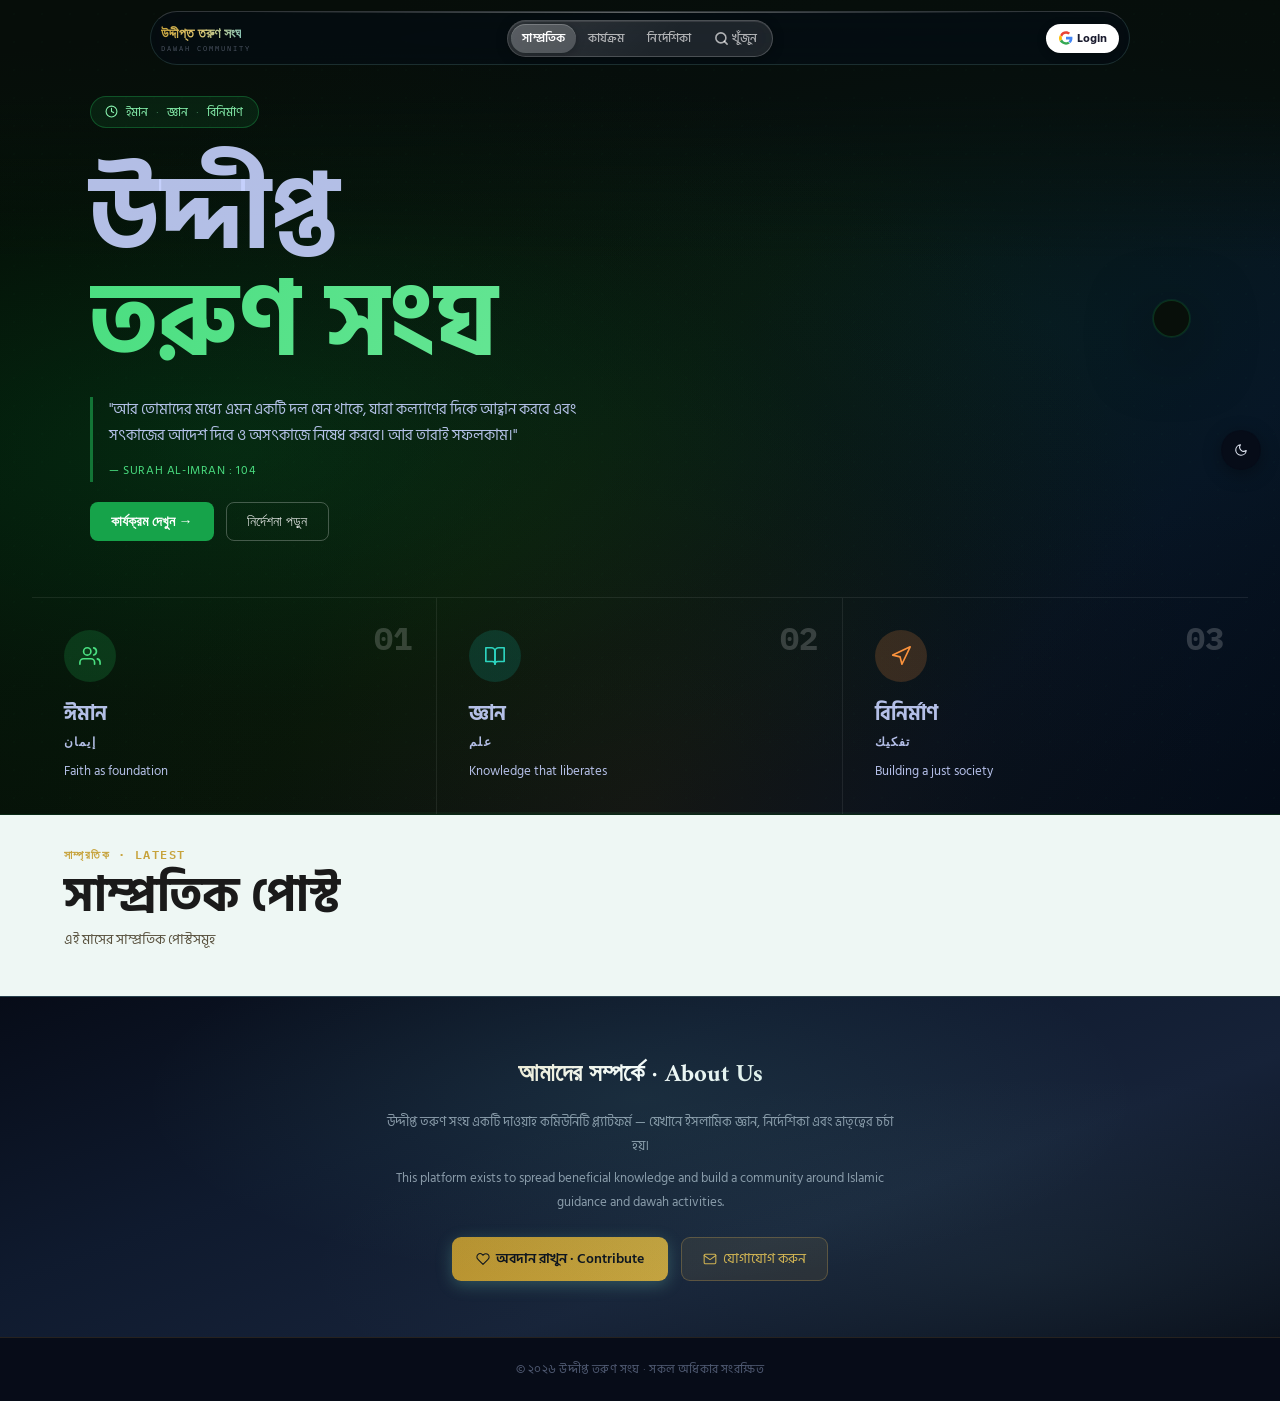
==== public/index.html @ 79c1e811 "new" ====
<!doctype html>
<html lang="bn">
    <head>
        <meta charset="UTF-8" />
        <meta name="viewport" content="width=device-width, initial-scale=1.0" />
        <title>উদ্দীপ্ত তরুণ সংঘ</title>
        <meta name="color-scheme" content="light dark" />
        <meta name="darkreader-lock" />

        <!-- SEO -->
        <meta name="description" content="উদ্দীপ্ত তরুণ সংঘ — দাওয়াহ ও ইসলামিক কার্যক্রমের একটি উন্মুক্ত প্ল্যাটফর্ম।" />
        <meta name="keywords" content="উদ্দীপ্ত তরুণ সংঘ, dawah, ইসলাম, কার্যক্রম, নির্দেশিকা, Bangladesh" />
        <link rel="canonical" href="https://uddipto.pages.dev/" />

        <!-- Open Graph -->
        <meta property="og:type" content="website" />
        <meta property="og:site_name" content="উদ্দীপ্ত তরুণ সংঘ" />
        <meta property="og:title" content="উদ্দীপ্ত তরুণ সংঘ" />
        <meta property="og:description" content="দাওয়াহ ও ইসলামিক কার্যক্রমের একটি উন্মুক্ত প্ল্যাটফর্ম।" />
        <meta property="og:url" content="https://uddipto.pages.dev/" />
        <meta property="og:image" content="https://i.imgur.com/mM0KGjk.jpeg" />
        <meta property="og:image:width" content="512" />
        <meta property="og:image:height" content="512" />
        <meta property="og:locale" content="bn_BD" />

        <!-- Twitter / X Card -->
        <meta name="twitter:card" content="summary" />
        <meta name="twitter:title" content="উদ্দীপ্ত তরুণ সংঘ" />
        <meta name="twitter:description" content="দাওয়াহ ও ইসলামিক কার্যক্রমের একটি উন্মুক্ত প্ল্যাটফর্ম।" />
        <meta name="twitter:image" content="https://i.imgur.com/mM0KGjk.jpeg" />

        <!-- ✅ FIX 1: Apply theme instantly before any paint (prevents flash) -->
        <script>
            (function () {
                var t = localStorage.getItem("uts-theme");
                if (!t) t = window.matchMedia && window.matchMedia("(prefers-color-scheme: light)").matches ? "light" : "dark";
                document.documentElement.setAttribute("data-theme", t);
            })();
        </script>

        <link rel="icon" type="image/jpeg" href="https://i.imgur.com/mM0KGjk.jpeg" />

        <!-- ✅ FIX 2: preconnect to Google Fonts — reduces DNS + TLS time by ~200ms -->
        <link rel="preconnect" href="https://fonts.googleapis.com" />
        <link rel="preconnect" href="https://fonts.gstatic.com" crossorigin />

        <!-- ✅ FIX 3: Load only 3 fonts (removed Inter — not used in critical UI) -->
        <link
            href="https://fonts.googleapis.com/css2?family=Amiri:ital,wght@0,400;0,700;1,400&family=Hind+Siliguri:wght@400;600&family=IBM+Plex+Mono:wght@400;500&display=swap"
            rel="stylesheet"
        />

        <!-- ✅ FIX 4: CSS is now a separate file — Cloudflare caches it independently -->
        <link rel="stylesheet" href="css/style.css" />

        <!-- ✅ FIX 5: preconnect to Firebase & ImgBB CDNs so TCP is ready when app.js fires -->
        <link rel="preconnect" href="https://firestore.googleapis.com" />
        <link rel="preconnect" href="https://identitytoolkit.googleapis.com" />
        <link rel="dns-prefetch" href="https://api.imgbb.com" />
        <link rel="dns-prefetch" href="https://i.ibb.co" />

        <!-- ✅ FIX 6: app.js loaded as module — deferred by default, doesn't block render -->
        <script type="module" src="js/app.js"></script>
    </head>
    <body>
        <!-- HERO -->
        <div class="hero">
            <div class="nav-outer">
                <nav>
                    <!-- LEFT: logo only -->
                    <div class="nav-left">
                        <a href="#" class="nav-logo">
                            <img
                                src="https://i.imgur.com/mM0KGjk.jpeg"
                                alt="উদ্দীপ্ত তরুণ সংঘ"
                                onerror="this.style.display='none'"
                                width="32" height="32"
                                loading="eager"
                            />
                            <div class="nav-logo-text">
                                <strong>উদ্দীপ্ত তরুণ সংঘ</strong>
                                <em>DAWAH COMMUNITY</em>
                            </div>
                        </a>
                    </div>

                    <!-- CENTER: liquid glass pill with all 4 tabs -->
                    <div class="nav-center">
                        <div class="nav-pill-group">
                            <button class="nav-tab active" data-page="recent" onclick="loadPosts('recent')">
                                <span class="nt-icon"><svg width="15" height="15" viewBox="0 0 24 24" fill="none" stroke="currentColor" stroke-width="2.2" stroke-linecap="round" stroke-linejoin="round"><circle cx="12" cy="12" r="10"/><polyline points="12 6 12 12 16 14"/></svg></span>
                                <span class="nt-label">সাম্প্রতিক</span>
                            </button>
                            <button class="nav-tab" data-page="blog" onclick="loadPosts('blog')">
                                <span class="nt-icon"><svg width="15" height="15" viewBox="0 0 24 24" fill="none" stroke="currentColor" stroke-width="2.2" stroke-linecap="round" stroke-linejoin="round"><path d="M14 2H6a2 2 0 0 0-2 2v16a2 2 0 0 0 2 2h12a2 2 0 0 0 2-2V8z"/><polyline points="14 2 14 8 20 8"/><line x1="16" y1="13" x2="8" y2="13"/><line x1="16" y1="17" x2="8" y2="17"/></svg></span>
                                <span class="nt-label">কার্যক্রম</span>
                            </button>
                            <button class="nav-tab" data-page="guideline" onclick="loadPosts('guideline')">
                                <span class="nt-icon"><svg width="15" height="15" viewBox="0 0 24 24" fill="none" stroke="currentColor" stroke-width="2.2" stroke-linecap="round" stroke-linejoin="round"><path d="M2 3h6a4 4 0 0 1 4 4v14a3 3 0 0 0-3-3H2z"/><path d="M22 3h-6a4 4 0 0 0-4 4v14a3 3 0 0 1 3-3h7z"/></svg></span>
                                <span class="nt-label">নির্দেশিকা</span>
                            </button>
                            <button class="nav-tab nav-tab-search" onclick="openSearch()" title="Search">
                                <span class="nt-icon"><svg width="15" height="15" viewBox="0 0 24 24" fill="none" stroke="currentColor" stroke-width="2.5" stroke-linecap="round" stroke-linejoin="round"><circle cx="11" cy="11" r="8"/><path d="m21 21-4.35-4.35"/></svg></span>
                                <span class="nt-label">খুঁজুন</span>
                            </button>
                        </div>
                    </div>

                    <!-- RIGHT: profile/login -->
                    <div class="nav-right">
                        <button id="loginBtn" onclick="loginWithGoogle()">
                            <svg class="g-logo" width="14" height="14" viewBox="0 0 48 48" xmlns="http://www.w3.org/2000/svg">
                                <path fill="#EA4335" d="M24 9.5c3.14 0 5.95 1.08 8.17 2.86l6.08-6.08C34.42 3.19 29.5 1 24 1 14.82 1 7.08 6.54 3.87 14.27l7.08 5.5C12.66 13.44 17.88 9.5 24 9.5z"/>
                                <path fill="#4285F4" d="M46.1 24.55c0-1.64-.15-3.22-.42-4.75H24v9.01h12.42c-.54 2.9-2.18 5.36-4.64 7.01l7.14 5.55C43.13 37.22 46.1 31.38 46.1 24.55z"/>
                                <path fill="#FBBC05" d="M10.95 28.23A14.6 14.6 0 0 1 9.5 24c0-1.47.25-2.89.69-4.23l-7.08-5.5A23.94 23.94 0 0 0 0 24c0 3.88.93 7.55 2.58 10.8l8.37-6.57z"/>
                                <path fill="#34A853" d="M24 47c5.5 0 10.12-1.82 13.49-4.95l-7.14-5.55c-1.98 1.33-4.5 2.1-6.35 2.1-6.12 0-11.32-4.12-13.05-9.67l-8.37 6.57C7.08 41.46 14.82 47 24 47z"/>
                                <path fill="none" d="M0 0h48v48H0z"/>
                            </svg>
                            <span class="login-label">Login</span>
                        </button>
                        <div id="profileArea">
                            <button class="pa-btn" onclick="openProfile()">
                                <img class="pa-img" src="" alt="" referrerpolicy="no-referrer" width="28" height="28" />
                                <span class="pa-name"></span>
                            </button>
                        </div>
                    </div>
                </nav>
            </div>

            <!-- SPLIT: left content + right logo card -->
            <div class="hero-split">
                <div class="hero-left">
                    <div class="hero-pill">
                        <svg viewBox="0 0 24 24" fill="none" stroke="currentColor" stroke-width="2" stroke-linecap="round" stroke-linejoin="round"><circle cx="12" cy="12" r="10"/><polyline points="12 6 12 12 16 14"/></svg>
                        ইমান <span class="hero-pill-dot">·</span> জ্ঞান <span class="hero-pill-dot">·</span> বিনির্মাণ
                    </div>
                    <div>
                        <p class="hero-title-top">উদ্দীপ্ত</p>
                        <p class="hero-title-bottom">তরুণ সংঘ</p>
                    </div>
                    <div class="hero-quote">
                        <p>"আর তোমাদের মধ্যে এমন একটি দল যেন থাকে, যারা কল্যাণের দিকে আহ্বান করবে এবং সৎকাজের আদেশ দিবে ও অসৎকাজে নিষেধ করবে। আর তারাই সফলকাম।"</p>
                        <cite>— SURAH AL-IMRAN : 104</cite>
                    </div>
                    <div class="hero-btns">
                        <button class="hero-btn-primary" onclick="loadPosts('blog')">কার্যক্রম দেখুন →</button>
                        <button class="hero-btn-secondary" onclick="loadPosts('guideline')">নির্দেশনা পড়ুন</button>
                    </div>
                </div>
                <div class="hero-logo-card">
                    <!-- ✅ FIX 7: eager + explicit dimensions prevents layout shift -->
                    <img src="https://i.imgur.com/mM0KGjk.jpeg" alt="উদ্দীপ্ত তরুণ সংঘ" loading="eager" width="280" height="280" onerror="this.style.display='none'" />
                </div>
            </div>

            <!-- FEATURE BOXES -->
            <div class="hero-features">
                <div class="hero-feature">
                    <span class="hero-feature-num">01</span>
                    <div class="hero-feature-icon fi-green">
                        <svg viewBox="0 0 24 24" fill="none" stroke="currentColor" stroke-width="1.8" stroke-linecap="round" stroke-linejoin="round"><path d="M17 21v-2a4 4 0 0 0-4-4H5a4 4 0 0 0-4 4v2"/><circle cx="9" cy="7" r="4"/><path d="M23 21v-2a4 4 0 0 0-3-3.87"/><path d="M16 3.13a4 4 0 0 1 0 7.75"/></svg>
                    </div>
                    <p class="hero-feature-name">ঈমান</p>
                    <p class="hero-feature-sub">إيمان</p>
                    <p class="hero-feature-desc">Faith as foundation</p>
                </div>
                <div class="hero-feature">
                    <span class="hero-feature-num">02</span>
                    <div class="hero-feature-icon fi-teal">
                        <svg viewBox="0 0 24 24" fill="none" stroke="currentColor" stroke-width="1.8" stroke-linecap="round" stroke-linejoin="round"><path d="M2 3h6a4 4 0 0 1 4 4v14a3 3 0 0 0-3-3H2z"/><path d="M22 3h-6a4 4 0 0 0-4 4v14a3 3 0 0 1 3-3h7z"/></svg>
                    </div>
                    <p class="hero-feature-name">জ্ঞান</p>
                    <p class="hero-feature-sub">علم</p>
                    <p class="hero-feature-desc">Knowledge that liberates</p>
                </div>
                <div class="hero-feature">
                    <span class="hero-feature-num">03</span>
                    <div class="hero-feature-icon fi-orange">
                        <svg viewBox="0 0 24 24" fill="none" stroke="currentColor" stroke-width="1.8" stroke-linecap="round" stroke-linejoin="round"><path d="M3 11l19-9-9 19-2-8-8-2z"/></svg>
                    </div>
                    <p class="hero-feature-name">বিনির্মাণ</p>
                    <p class="hero-feature-sub">تفكيك</p>
                    <p class="hero-feature-desc">Building a just society</p>
                </div>
            </div>
        </div>

        <!-- MAIN -->
        <div class="page-area">
            <main>
                <div class="sec-head">
                    <div class="sec-label" id="sectionLabel">সাম্প্রতিক · LATEST</div>
                    <h2 class="sec-title" id="sectionTitle">সাম্প্রতিক পোস্ট</h2>
                    <p class="sec-desc" id="sectionDesc">এই মাসের সাম্প্রতিক পোস্টসমূহ</p>
                </div>
                <div class="grid" id="postsGrid"></div>
            </main>

            <!-- ABOUT & FOOTER -->
            <div class="about-section">
                <h3>আমাদের সম্পর্কে · About Us</h3>
                <p>উদ্দীপ্ত তরুণ সংঘ একটি দাওয়াহ কমিউনিটি প্ল্যাটফর্ম — যেখানে ইসলামিক জ্ঞান, নির্দেশিকা এবং ভ্রাতৃত্বের চর্চা হয়।</p>
                <p>This platform exists to spread beneficial knowledge and build a community around Islamic guidance and dawah activities.</p>
                <div class="about-btns">
                    <a href="#" class="about-btn-primary" onclick="document.getElementById('donateModal').style.display='flex'">
                        <svg width="14" height="14" viewBox="0 0 24 24" fill="none" stroke="currentColor" stroke-width="1.8" stroke-linecap="round" stroke-linejoin="round"><path d="M20.84 4.61a5.5 5.5 0 0 0-7.78 0L12 5.67l-1.06-1.06a5.5 5.5 0 0 0-7.78 7.78l1.06 1.06L12 21.23l7.78-7.78 1.06-1.06a5.5 5.5 0 0 0 0-7.78z"/></svg>
                        অবদান রাখুন · Contribute
                    </a>
                    <a href="mailto:contact@uddipto.org" class="about-btn-sec">
                        <svg width="14" height="14" viewBox="0 0 24 24" fill="none" stroke="currentColor" stroke-width="1.8" stroke-linecap="round" stroke-linejoin="round"><path d="M4 4h16c1.1 0 2 .9 2 2v12c0 1.1-.9 2-2 2H4c-1.1 0-2-.9-2-2V6c0-1.1.9-2 2-2z"/><polyline points="22,6 12,13 2,6"/></svg>
                        যোগাযোগ করুন
                    </a>
                </div>
            </div>
            <footer>
                <p>© ২০২৬ উদ্দীপ্ত তরুণ সংঘ · সকল অধিকার সংরক্ষিত</p>
            </footer>
        </div>

        <!-- FLOATING COMMENT BOX -->
        <div id="commentBox"></div>

        <!-- POST VIEW MODAL -->
        <div class="modal" id="postModal"></div>

        <!-- CREATE POST MODAL -->
        <div class="modal" id="createModal">
            <div class="mo" onclick="closeModal('createModal')"></div>
            <div class="mb creatmb">
                <button class="mcl" onclick="closeModal('createModal')"><svg width="14" height="14" viewBox="0 0 24 24" fill="none" stroke="currentColor" stroke-width="1.8" stroke-linecap="round" stroke-linejoin="round"><line x1="18" y1="6" x2="6" y2="18"/><line x1="6" y1="6" x2="18" y2="18"/></svg></button>
                <h2>নতুন পোস্ট · New Post</h2>
                <div class="fg">
                    <label>Post Type</label>
                    <select id="ptype">
                        <option value="blog">কার্যক্রম · Activities</option>
                        <option value="guideline">নির্দেশিকা · Guideline</option>
                    </select>
                </div>
                <div class="fg"><label>শিরোনাম · Title</label><input id="ptitle" placeholder="পোস্টের শিরোনাম…" /></div>
                <div class="fg"><label>বিষয়বস্তু · Content (optional)</label><textarea id="pbody" placeholder="লিখুন…"></textarea></div>
                <div class="fg">
                    <label>ট্যাগ · Tags <span style="color:var(--txt2);font-weight:400;text-transform:none">(max 5)</span></label>
                    <div class="tag-picker-wrap">
                        <div id="tagChips" class="tag-chips-row"></div>
                        <div class="tag-picker-input-row">
                            <input id="tagSearchInp" placeholder="ট্যাগ খুঁজুন বা নতুন লিখুন…" oninput="tagPickerSearch(this.value)" onfocus="tagPickerOpen()" autocomplete="off" />
                            <button class="tag-dropdown-btn" onclick="tagPickerToggle(event)" title="সব ট্যাগ দেখুন"><svg width="12" height="12" viewBox="0 0 24 24" fill="none" stroke="currentColor" stroke-width="1.8" stroke-linecap="round" stroke-linejoin="round"><polyline points="6 9 12 15 18 9"/></svg></button>
                        </div>
                        <div id="tagDropdown" class="tag-dropdown-box" style="display:none"></div>
                    </div>
                    <div class="tag-hint">ট্যাগ সার্চ করুন বা ক্লিক করে যোগ করুন · max 5</div>
                </div>
                <div class="fg">
                    <label>তারিখ · Post Date <span style="color:var(--txt2);font-weight:400;text-transform:none">(না দিলে এখনকার সময়)</span></label>
                    <input type="datetime-local" id="pdate" style="width:100%" />
                    <div class="tag-hint">পুরনো তারিখে পোস্ট করতে চাইলে এখানে সেট করুন</div>
                </div>
                <div class="fg">
                    <label>ছবি · Images <span style="color:var(--txt2);font-weight:400;text-transform:none">(optional, max 10)</span></label>
                    <div class="img-drop">
                        <input type="file" id="pimg" accept="image/*" multiple onchange="prevImgs(this)" />
                        <svg width="14" height="14" viewBox="0 0 24 24" fill="none" stroke="currentColor" stroke-width="1.8" stroke-linecap="round" stroke-linejoin="round"><path d="M23 19a2 2 0 0 1-2 2H3a2 2 0 0 1-2-2V8a2 2 0 0 1 2-2h4l2-3h6l2 3h4a2 2 0 0 1 2 2z"/><circle cx="12" cy="13" r="4"/></svg>
                        ছবি বেছে নিন (একাধিক সম্ভব, সর্বোচ্চ ১০টি)
                    </div>
                    <div id="imgPrev"></div>
                </div>
                <div class="sbrow">
                    <button class="canbtn" onclick="closeModal('createModal')">বাতিল</button>
                    <button id="submitBtn" onclick="submitPost()">প্রকাশ করুন</button>
                </div>
            </div>
        </div>

        <!-- PROFILE MODAL -->
        <div class="modal" id="profileModal"></div>

        <!-- DONATE MODAL -->
        <div class="modal" id="donateModal">
            <div class="mo" onclick="closeModal('donateModal')"></div>
            <div class="mb" style="max-width:480px;padding:1.5rem">
                <button class="mcl" onclick="closeModal('donateModal')"><svg width="14" height="14" viewBox="0 0 24 24" fill="none" stroke="currentColor" stroke-width="1.8" stroke-linecap="round" stroke-linejoin="round"><line x1="18" y1="6" x2="6" y2="18"/><line x1="6" y1="6" x2="18" y2="18"/></svg></button>
                <h2 style="font-family:'Amiri',serif;font-size:1.4rem;background:linear-gradient(100deg,var(--olive3),var(--orange3));-webkit-background-clip:text;-webkit-text-fill-color:transparent;background-clip:text;margin-bottom:1rem">
                    <svg width="14" height="14" viewBox="0 0 24 24" fill="none" stroke="currentColor" stroke-width="1.8" stroke-linecap="round" stroke-linejoin="round"><path d="M20.84 4.61a5.5 5.5 0 0 0-7.78 0L12 5.67l-1.06-1.06a5.5 5.5 0 0 0-7.78 7.78l1.06 1.06L12 21.23l7.78-7.78 1.06-1.06a5.5 5.5 0 0 0 0-7.78z"/></svg>
                    অবদান রাখুন
                </h2>
                <p style="font-size:0.84rem;color:var(--txt2);margin-bottom:1.3rem;line-height:1.8">উদ্দীপ্ত তরুণ সংঘের কার্যক্রম পরিচালনায় আপনার সহযোগিতা আমাদের অনুপ্রেরণা।</p>
                <div style="background:rgba(255,255,255,.04);border:1px solid rgba(255,255,255,.08);border-radius:12px;padding:.9rem 1rem;margin-bottom:.6rem;display:flex;align-items:center;gap:.8rem">
                    <div style="background:#e91e8c;width:38px;height:38px;border-radius:9px;display:flex;align-items:center;justify-content:center;font-size:1.05rem;flex-shrink:0;box-shadow:0 4px 12px rgba(233,30,140,.3)">b</div>
                    <div><strong style="font-size:.87rem">bKash</strong><br /><span style="font-size:.74rem;color:var(--txt2)">Personal / Send Money</span></div>
                    <span style="margin-left:auto;background:rgba(255,255,255,.06);border:1px solid rgba(255,255,255,.09);padding:.3rem .75rem;border-radius:8px;font-size:.81rem;font-family:'IBM Plex Mono',monospace">01XXXXXXXXX</span>
                </div>
                <div style="background:rgba(255,255,255,.04);border:1px solid rgba(255,255,255,.08);border-radius:12px;padding:.9rem 1rem;margin-bottom:.6rem;display:flex;align-items:center;gap:.8rem">
                    <div style="background:#f7941d;width:38px;height:38px;border-radius:9px;display:flex;align-items:center;justify-content:center;font-size:.72rem;color:#fff;font-weight:700;flex-shrink:0;box-shadow:0 4px 12px rgba(247,148,29,.3)">N</div>
                    <div><strong style="font-size:.87rem">Nagad</strong><br /><span style="font-size:.74rem;color:var(--txt2)">Personal / Send Money</span></div>
                    <span style="margin-left:auto;background:rgba(255,255,255,.06);border:1px solid rgba(255,255,255,.09);padding:.3rem .75rem;border-radius:8px;font-size:.81rem;font-family:'IBM Plex Mono',monospace">01XXXXXXXXX</span>
                </div>
                <p style="font-size:.74rem;color:var(--txt2);text-align:center;margin-top:.8rem">দান করার পর আমাদের সাথে যোগাযোগ করুন।</p>
            </div>
        </div>

        <div class="toast" id="toast"></div>

        <!-- SEARCH MODAL -->
        <div class="modal" id="searchModal" style="align-items:flex-start;padding-top:4rem">
            <div class="mo" onclick="closeSearch()"></div>
            <div class="srch-modal-box">
                <div class="srch-hd">
                    <div class="srch-input-wrap">
                        <svg width="16" height="16" viewBox="0 0 24 24" fill="none" stroke="currentColor" stroke-width="2.5"><circle cx="11" cy="11" r="8"/><path d="m21 21-4.35-4.35"/></svg>
                        <input id="srchMain" placeholder="খুঁজুন… (বাংলা বা Banglish — 'iftar', 'dawah', 'amar nam')" oninput="clearTimeout(window._srchT);window._srchT=setTimeout(runSearch,220)" autofocus />
                        <button class="srch-clr-btn" id="srchClrBtn" onclick="clearSearch()" style="display:none"><svg width="12" height="12" viewBox="0 0 24 24" fill="none" stroke="currentColor" stroke-width="1.8" stroke-linecap="round" stroke-linejoin="round"><line x1="18" y1="6" x2="6" y2="18"/><line x1="6" y1="6" x2="18" y2="18"/></svg></button>
                    </div>
                    <button class="srch-close-btn" onclick="closeSearch()"><svg width="14" height="14" viewBox="0 0 24 24" fill="none" stroke="currentColor" stroke-width="1.8" stroke-linecap="round" stroke-linejoin="round"><line x1="18" y1="6" x2="6" y2="18"/><line x1="6" y1="6" x2="18" y2="18"/></svg></button>
                </div>
                <div class="srch-filters">
                    <div class="srch-filter-group">
                        <span class="srch-filter-label">বিভাগ</span>
                        <div class="srch-pills" id="typeFilters">
                            <button class="srch-pill active" data-val="" onclick="setSrchType(this,'')">সব</button>
                            <button class="srch-pill" data-val="blog" onclick="setSrchType(this,'blog')">কার্যক্রম</button>
                            <button class="srch-pill" data-val="guideline" onclick="setSrchType(this,'guideline')">নির্দেশিকা</button>
                        </div>
                    </div>
                    <div class="srch-filter-group">
                        <span class="srch-filter-label">ট্যাগ</span>
                        <div class="srch-custom-sel-wrap" id="srchTagWrap">
                            <button class="srch-custom-sel-btn" onclick="toggleSrchDd('tag',event)">
                                <span id="srchTagLabel">সব ট্যাগ</span>
                                <span class="srch-sel-arrow"><svg width="12" height="12" viewBox="0 0 24 24" fill="none" stroke="currentColor" stroke-width="1.8" stroke-linecap="round" stroke-linejoin="round"><polyline points="6 9 12 15 18 9"/></svg></span>
                            </button>
                            <div class="srch-custom-sel-dd" id="srchTagDd" style="display:none">
                                <div class="srch-dd-item srch-dd-active" data-val="" onclick="setSrchTag('',this)">সব ট্যাগ</div>
                            </div>
                        </div>
                    </div>
                    <div class="srch-filter-group">
                        <span class="srch-filter-label">মাস</span>
                        <input type="month" id="srchMonth" onchange="runSearch()" class="srch-month-inp" />
                    </div>
                    <div class="srch-filter-group">
                        <span class="srch-filter-label">সাজান</span>
                        <div class="srch-custom-sel-wrap" id="srchSortWrap">
                            <button class="srch-custom-sel-btn" onclick="toggleSrchDd('sort',event)">
                                <span id="srchSortLabel">নতুন আগে</span>
                                <span class="srch-sel-arrow"><svg width="12" height="12" viewBox="0 0 24 24" fill="none" stroke="currentColor" stroke-width="1.8" stroke-linecap="round" stroke-linejoin="round"><polyline points="6 9 12 15 18 9"/></svg></span>
                            </button>
                            <div class="srch-custom-sel-dd" id="srchSortDd" style="display:none">
                                <div class="srch-dd-item srch-dd-active" data-val="newest" onclick="setSrchSort('newest','নতুন আগে',this)">নতুন আগে</div>
                                <div class="srch-dd-item" data-val="oldest" onclick="setSrchSort('oldest','পুরনো আগে',this)">পুরনো আগে</div>
                                <div class="srch-dd-item" data-val="liked" onclick="setSrchSort('liked','সবচেয়ে বেশি লাইক',this)">সবচেয়ে বেশি লাইক</div>
                                <div class="srch-dd-item" data-val="viewed" onclick="setSrchSort('viewed','সবচেয়ে বেশি দেখা',this)">সবচেয়ে বেশি দেখা</div>
                            </div>
                        </div>
                    </div>
                </div>
                <div class="srch-status" id="srchStatus">টাইপ করুন বা ফিল্টার দিন…</div>
                <div class="srch-results" id="srchResults"></div>
            </div>
        </div>

        <!-- FAB GROUP -->
        <div class="fab-group">
            <button id="newPostBtn" class="fab-new-post" onclick="openCreatePost()" title="নতুন পোস্ট">
                <svg width="16" height="16" viewBox="0 0 24 24" fill="none" stroke="currentColor" stroke-width="2.5" stroke-linecap="round" stroke-linejoin="round"><line x1="12" y1="5" x2="12" y2="19"/><line x1="5" y1="12" x2="19" y2="12"/></svg>
            </button>
            <button class="theme-toggle-fab" id="themeToggleFab" onclick="toggleTheme()" title="থিম পরিবর্তন করুন">
                <svg width="14" height="14" viewBox="0 0 24 24" fill="none" stroke="currentColor" stroke-width="1.8" stroke-linecap="round" stroke-linejoin="round"><path d="M21 12.79A9 9 0 1 1 11.21 3 7 7 0 0 0 21 12.79z"/></svg>
            </button>
        </div>

        <!-- LIGHTBOX -->
        <div id="lightbox" style="display:none;position:fixed;inset:0;z-index:2000;background:rgba(0,0,0,.95);align-items:center;justify-content:center;flex-direction:column;gap:.8rem" onclick="if(event.target.id==='lightbox')closeLightbox();">
            <div class="lb-img" style="width:min(90vw,900px);height:min(80vh,700px);background-size:contain;background-repeat:no-repeat;background-position:center;border-radius:10px"></div>
            <div style="display:flex;align-items:center;gap:1.2rem">
                <button class="lb-prev" onclick="lbPrev()" style="display:none;background:rgba(255,255,255,.12);border:1px solid rgba(255,255,255,.2);color:#fff;width:40px;height:40px;border-radius:50%;cursor:pointer;font-size:1.1rem;align-items:center;justify-content:center">‹</button>
                <span class="lb-counter" style="color:rgba(255,255,255,.6);font-size:.82rem;min-width:50px;text-align:center"></span>
                <button class="lb-next" onclick="lbNext()" style="display:none;background:rgba(255,255,255,.12);border:1px solid rgba(255,255,255,.2);color:#fff;width:40px;height:40px;border-radius:50%;cursor:pointer;font-size:1.1rem;align-items:center;justify-content:center">›</button>
            </div>
            <button onclick="closeLightbox()" style="position:absolute;top:1rem;right:1rem;background:rgba(255,255,255,.1);border:1px solid rgba(255,255,255,.2);color:#fff;width:36px;height:36px;border-radius:50%;cursor:pointer;font-size:1rem">
                <svg width="14" height="14" viewBox="0 0 24 24" fill="none" stroke="currentColor" stroke-width="1.8" stroke-linecap="round" stroke-linejoin="round"><line x1="18" y1="6" x2="6" y2="18"/><line x1="6" y1="6" x2="18" y2="18"/></svg>
            </button>
        </div>

        <!-- PIN POST MODAL -->
        <div class="pin-modal-overlay" id="pinModalOverlay">
            <div class="pin-modal">
                <h3><svg width="16" height="16" viewBox="0 0 24 24" fill="none" stroke="currentColor" stroke-width="2" stroke-linecap="round" stroke-linejoin="round"><line x1="12" y1="17" x2="12" y2="22"/><path d="M5 17h14v-1.76a2 2 0 0 0-1.11-1.79l-1.78-.9A2 2 0 0 1 15 10.76V6h1a2 2 0 0 0 0-4H8a2 2 0 0 0 0 4h1v4.76a2 2 0 0 1-1.11 1.79l-1.78.9A2 2 0 0 0 5 15.24Z"/></svg> পোস্ট পিন করুন</h3>
                <p style="font-size:.78rem;color:var(--txt2);margin:0 0 1rem">কতক্ষণের জন্য পিন করতে চান?</p>
                <label style="display:flex;align-items:center;gap:.5rem;font-size:.8rem;color:var(--txt2);margin-bottom:.75rem;cursor:pointer">
                    <input type="checkbox" id="pinUnlimited" style="accent-color:var(--amber3);width:15px;height:15px;cursor:pointer" />
                    সীমাহীন সময়ের জন্য পিন করুন
                </label>
                <div class="pin-custom-row">
                    <div class="pin-field"><label>দিন</label><input type="number" id="pinDays" min="0" max="365" placeholder="0" value="0" /></div>
                    <div class="pin-field"><label>ঘণ্টা</label><input type="number" id="pinHours" min="0" max="23" placeholder="0" value="0" /></div>
                    <div class="pin-field"><label>মিনিট</label><input type="number" id="pinMins" min="0" max="59" placeholder="0" value="0" /></div>
                </div>
                <p class="pin-preview" id="pinPreview">মোট সময়: —</p>
                <div class="pin-modal-actions">
                    <button class="pin-unpin-btn" id="pinUnpinBtn" style="display:none" onclick="unpinPost()">আনপিন করুন</button>
                    <button class="pin-btn-cancel" onclick="closePinModal()">বাতিল</button>
                    <button class="pin-btn-confirm" onclick="confirmPinPost()">পিন করুন</button>
                </div>
            </div>
        </div>
    </body>
</html>
---- public/css/style.css ----
:root {
                /* Primary – Refined Amber */
                --amber: #d4a349;
                --amber2: #dfb35c;
                --amber3: #e8c66e;
                --amber4: #f0d885;
                --amber5: #f7ebaf;
                /* Accent – Muted Aqua */
                --aqua: #6eaa9e;
                --aqua2: #81beb3;
                --aqua3: #95cfc4;
                --aqua4: #b3dfd5;
                /* Dark theme: teal/blue from hero is PRIMARY, gold is secondary */
                --blue: var(--aqua);
                --blue2: var(--aqua2);
                --blue3: var(--aqua3);
                --blue4: var(--aqua4);
                --blue5: var(--aqua4);
                --orange: var(--amber);
                --orange2: var(--amber2);
                --orange3: var(--amber3);
                --orange4: var(--amber4);
                --mint: var(--aqua3);
                --mint2: var(--aqua4);
                /* Neutrals */
                --red: #d64545;
                /* Dark BG – Deep Forest */
                --bg: #0e1713;
                --bg2: #0e1713;
                --bg3: #0f172e;
                --card: #121d36;
                --card2: #182440;
                --brd: #1f2d50;
                --brd2: #2c3e66;
                --txt: #e4eaf6;
                --txt2: #7a8bb5;
                --txt3: #4a5a80;
                /* Shadows */
                --sh: 0 8px 32px rgba(0, 0, 0, 0.6);
                --sh2: 0 2px 8px rgba(0, 0, 0, 0.4);
                --r: 10px;
                --r2: 14px;
                --trans: all 0.22s cubic-bezier(0.4, 0, 0.2, 1);
                --olive: var(--aqua);
                --olive2: var(--aqua2);
                --olive3: var(--aqua3);
                --olive4: var(--aqua4);
                --sky: var(--aqua);
                --sky2: var(--aqua2);
                --sky3: var(--aqua3);
                --navy: #070c18;
                --navy2: #0b1223;
                --navy3: #0f172e;
                --navy4: #1f2d50;
            }
            [data-theme="light"] {
                --bg: #eef7f4;
                --bg2: #e4f2ee;
                --bg3: #ece8e0;
                --card: #ffffff;
                --card2: #faf9f5;
                --brd: #d6cfc4;
                --brd2: #c2baae;
                --txt: #1a1a1a;
                --txt2: #5a5340;
                --txt3: #8a826b;
                --sh: 0 4px 20px rgba(0, 0, 0, 0.06);
                --sh2: 0 2px 6px rgba(0, 0, 0, 0.03);
                --amber: #b8912d;
                --amber2: #c7a33c;
                --amber3: #d5b34e;
                --amber4: #e2c76e;
                --amber5: #f0dfa0;
                --aqua: #5c9b8c;
                --aqua2: #71b0a2;
                --aqua3: #86c2b5;
                --aqua4: #a6d5c9;
                --blue: var(--amber);
                --blue2: var(--amber2);
                --blue3: var(--amber3);
                --blue4: var(--amber4);
                --blue5: var(--amber5);
                --orange: var(--aqua);
                --orange2: var(--aqua2);
                --orange3: var(--aqua3);
                --orange4: var(--aqua4);
                --mint: var(--aqua3);
                --mint2: var(--aqua4);
                --red: #c04040;
                --olive: var(--amber);
                --olive2: var(--amber2);
                --olive3: var(--amber3);
                --olive4: var(--amber4);
                --sky: var(--amber);
                --sky2: var(--amber2);
                --sky3: var(--amber3);
                --navy: #0b1222;
                --navy2: #0f182c;
                --navy3: #142036;
                --navy4: #1c2a48;
            }

            /* ── GLOBAL ANIMATION KEYFRAMES ── */
            @keyframes fadeInUp {
                from {
                    opacity: 0;
                    transform: translateY(18px);
                }
                to {
                    opacity: 1;
                    transform: translateY(0);
                }
            }
            @keyframes shimmerSlide {
                0% {
                    background-position: 200% 0;
                }
                100% {
                    background-position: -200% 0;
                }
            }
            @keyframes navGlow {
                0%,
                100% {
                    box-shadow:
                        0 1px 40px rgba(0, 0, 0, 0.5),
                        0 0 60px rgba(110, 170, 158, 0.1);
                }
                50% {
                    box-shadow:
                        0 1px 40px rgba(0, 0, 0, 0.5),
                        0 0 80px rgba(110, 170, 158, 0.22);
                }
            }
            @keyframes heroPulseBlue {
                0%,
                100% {
                    opacity: 0.7;
                }
                50% {
                    opacity: 1;
                }
            }
            @keyframes orangePing {
                0% {
                    transform: scale(1);
                    opacity: 1;
                }
                80%,
                100% {
                    transform: scale(1.5);
                    opacity: 0;
                }
            }
            @keyframes floatUp {
                0%,
                100% {
                    transform: translateY(0);
                }
                50% {
                    transform: translateY(-5px);
                }
            }
            /* ── LIQUID GLASS NAV PILL GROUP ── */
            .nav-pill-group {
                display: flex;
                align-items: center;
                gap: 0;
                background: rgba(255, 255, 255, 0.06);
                border: 1px solid rgba(255, 255, 255, 0.13);
                border-radius: 40px;
                padding: 3px;
                backdrop-filter: blur(12px);
                -webkit-backdrop-filter: blur(12px);
                box-shadow:
                    inset 0 1px 0 rgba(255, 255, 255, 0.1),
                    0 2px 12px rgba(0, 0, 0, 0.25);
                position: relative;
            }
            .nav-pill-group::before {
                content: "";
                position: absolute;
                inset: 0;
                border-radius: 40px;
                background: linear-gradient(
                    135deg,
                    rgba(255, 255, 255, 0.08) 0%,
                    transparent 60%
                );
                pointer-events: none;
            }
            .nav-pill-group .nav-tab {
                border-radius: 36px;
                padding: 0.28rem 0.72rem;
                font-size: 0.78rem;
                color: rgba(255, 255, 255, 0.55);
                position: relative;
                border: none;
                background: transparent;
                transition: var(--trans);
                white-space: nowrap;
                display: flex;
                align-items: center;
                gap: 0.2rem;
            }
            .nav-pill-group .nav-tab:hover {
                background: rgba(255, 255, 255, 0.1);
                color: rgba(255, 255, 255, 0.9);
            }
            .nav-pill-group .nav-tab.active {
                background: rgba(255, 255, 255, 0.15);
                color: #fff;
                font-weight: 600;
                box-shadow:
                    0 1px 8px rgba(0, 0, 0, 0.3),
                    inset 0 1px 0 rgba(255, 255, 255, 0.2);
            }
            .nav-pill-group .nav-tab.active::after {
                display: none;
            }

            /* ── FAB GROUP (right-side floating stack) ── */
            .fab-group {
                position: fixed;
                right: 1.2rem;
                top: 50%;
                transform: translateY(-50%);
                z-index: 190;
                display: flex;
                flex-direction: column;
                align-items: center;
                gap: 0.55rem;
            }
            .fab-new-post {
                display: none;
                background: linear-gradient(135deg, var(--aqua2), var(--aqua));
                border: 1px solid rgba(110, 200, 180, 0.4);
                border-radius: 50%;
                width: 40px;
                height: 40px;
                min-width: 40px;
                cursor: pointer;
                align-items: center;
                justify-content: center;
                color: #0a0f1a;
                box-shadow:
                    0 4px 18px rgba(110, 170, 158, 0.45),
                    0 0 0 1px rgba(110, 200, 180, 0.12);
                transition: var(--trans);
            }
            .fab-new-post:hover {
                background: linear-gradient(135deg, var(--aqua3), var(--aqua2));
                transform: scale(1.1);
                box-shadow: 0 6px 22px rgba(110, 170, 158, 0.6);
            }
            /* theme-toggle-fab overrides: remove its own position:fixed now inside fab-group */
            .fab-group .theme-toggle-fab {
                position: static;
                transform: none;
            }
            .fab-group .theme-toggle-fab:hover {
                transform: scale(1.1);
            }

            /* ── RESPONSIVE ── */
            @media (max-width: 680px) {
                .nav-pill-group .nav-tab {
                    font-size: 0.73rem;
                    padding: 0.26rem 0.5rem;
                }
            }

            /* ── LIGHT THEME ── */
            [data-theme="light"] .nav-pill-group {
                background: rgba(255, 255, 255, 0.1);
                border-color: rgba(255, 255, 255, 0.2);
            }
            [data-theme="light"] .nav-pill-group .nav-tab {
                color: rgba(255, 255, 255, 0.65);
            }
            [data-theme="light"] .nav-pill-group .nav-tab:hover {
                background: rgba(255, 255, 255, 0.15);
                color: #fff;
            }
            [data-theme="light"] .nav-pill-group .nav-tab.active {
                background: rgba(255, 255, 255, 0.2);
                color: #fff;
            }

            /* ── REMOVE OLD STANDALONE NAV STYLES ── */
            /* Floating theme toggle — visible only on mobile */
            /* Dark theme: white FAB — bright sun icon */
            .theme-toggle-fab {
                display: flex;
                z-index: 190;
                background: rgba(240, 245, 255, 0.92);
                backdrop-filter: blur(16px);
                -webkit-backdrop-filter: blur(16px);
                border: 1px solid rgba(255, 255, 255, 0.6);
                border-radius: 50%;
                width: 40px;
                height: 40px;
                cursor: pointer;
                align-items: center;
                justify-content: center;
                color: #0a1428;
                box-shadow:
                    0 4px 18px rgba(0, 0, 0, 0.4),
                    0 0 0 1px rgba(255, 255, 255, 0.15);
                transition: var(--trans);
            }
            .theme-toggle-fab:hover {
                background: #ffffff;
                border-color: rgba(255, 255, 255, 0.9);
                color: #070c18;
                box-shadow: 0 6px 22px rgba(110, 200, 183, 0.35);
            }
            /* Light theme: dark navy FAB — dark moon icon */
            [data-theme="light"] .theme-toggle-fab {
                background: rgba(7, 12, 24, 0.9);
                border: 1px solid rgba(7, 12, 24, 0.5);
                color: #e4eaf6;
                box-shadow: 0 4px 18px rgba(0, 0, 0, 0.35);
            }
            [data-theme="light"] .theme-toggle-fab:hover {
                background: #0b1223;
                border-color: rgba(212, 163, 73, 0.4);
                color: #fff;
                box-shadow: 0 6px 22px rgba(0, 0, 0, 0.4);
            }
            @media (max-width: 640px) {
                .theme-toggle {
                    display: none;
                }
            }
            /* ── LIGHT: HERO ── */
            [data-theme="light"] .hero {
                position: relative;
                background: linear-gradient(
                    160deg,
                    #070c18 0%,
                    #101a34 35%,
                    #1c2a4e 65%,
                    #0d1528 80%,
                    #070c18 100%
                );
                padding-top: 11rem;
            }
            [data-theme="light"] .hero::before {
                background-image:
                    radial-gradient(
                        ellipse at 15% 60%,
                        rgba(212, 163, 73, 0.38) 0%,
                        transparent 55%
                    ),
                    radial-gradient(
                        ellipse at 85% 25%,
                        rgba(212, 163, 73, 0.2) 0%,
                        transparent 45%
                    ),
                    radial-gradient(
                        ellipse at 55% 85%,
                        rgba(201, 168, 76, 0.15) 0%,
                        transparent 40%
                    ),
                    radial-gradient(
                        rgba(212, 163, 73, 0.06) 1px,
                        transparent 1px
                    );
                background-size:
                    100% 100%,
                    100% 100%,
                    100% 100%,
                    28px 28px;
            }
            [data-theme="light"] .hero::after {
                background: linear-gradient(
                    90deg,
                    transparent,
                    rgba(212, 163, 73, 0.7),
                    rgba(201, 168, 76, 0.5),
                    transparent
                );
            }
            [data-theme="light"] .hero-ar {
                color: rgba(199, 210, 254, 0.85);
            }
            [data-theme="light"] .hero h1 {
                background: linear-gradient(
                    110deg,
                    var(--amber2) 0%,
                    #ffffff 50%,
                    var(--amber3) 100%
                );
                -webkit-background-clip: text;
                -webkit-text-fill-color: transparent;
                background-clip: text;
            }
            [data-theme="light"] .hero p {
                color: rgba(199, 210, 254, 0.9);
            }
            /* ── LIGHT: SECTION & GRID ── */
            [data-theme="light"] .sec-title {
                color: #1a1a1a;
            }
            [data-theme="light"] .sec-title::before {
                display: none;
            }
            [data-theme="light"] .sec-label {
                color: var(--amber2);
            }
            /* ── LIGHT: CARDS ── */
            [data-theme="light"] .card {
                background: #fff;
                border-color: rgba(212, 163, 73, 0.22);
                box-shadow:
                    0 4px 20px rgba(100, 70, 0, 0.08),
                    inset 0 1px 0 rgba(212, 163, 73, 0.06);
            }
            [data-theme="light"] .card::before {
                background: linear-gradient(
                    135deg,
                    rgba(212, 163, 73, 0.04) 0%,
                    transparent 60%
                );
            }
            [data-theme="light"] .card:hover {
                border-color: rgba(212, 163, 73, 0.6);
                box-shadow:
                    0 16px 40px rgba(100, 70, 0, 0.12),
                    0 0 0 1px rgba(212, 163, 73, 0.28),
                    0 0 32px rgba(212, 163, 73, 0.1);
            }
            [data-theme="light"] .card-img-wrap {
                background: var(--bg2);
            }
            [data-theme="light"] .card-author {
                color: var(--txt2);
            }
            [data-theme="light"] .card-title {
                color: var(--txt);
            }
            [data-theme="light"] .card-excerpt {
                color: var(--txt2);
            }
            [data-theme="light"] .ct-blog {
                background: rgba(212, 163, 73, 0.12);
                color: var(--amber);
                border-color: rgba(212, 163, 73, 0.3);
            }
            [data-theme="light"] .ct-guideline {
                background: rgba(212, 163, 73, 0.1);
                color: #8a6010;
                border-color: rgba(212, 163, 73, 0.28);
            }
            [data-theme="light"] .ct-recent {
                background: rgba(212, 163, 73, 0.12);
                color: var(--amber2);
                border-color: rgba(212, 163, 73, 0.25);
            }
            [data-theme="light"] .post-tag {
                color: var(--amber3);
                background: rgba(110, 170, 158, 0.08);
                border-color: rgba(212, 163, 73, 0.2);
            }
            [data-theme="light"] .post-tag:hover {
                background: rgba(212, 163, 73, 0.15);
                border-color: rgba(212, 163, 73, 0.4);
            }
            [data-theme="light"] .card-footer-row {
                color: var(--txt2);
            }
            [data-theme="light"] .cact {
                border-top-color: rgba(212, 163, 73, 0.2);
            }
            [data-theme="light"] .ca {
                color: #5a4f3a;
                border-right-color: rgba(212, 163, 73, 0.15);
            }
            [data-theme="light"] .ca:hover {
                background: rgba(212, 163, 73, 0.08);
                color: #1a1a1a;
            }
            [data-theme="light"] .ca.cal {
                color: var(--blue2);
            }
            [data-theme="light"] .ca.cas {
                color: var(--orange2);
            }
            [data-theme="light"] .shimmer {
                background: linear-gradient(
                    100deg,
                    #f4f2ee 25%,
                    rgba(212, 163, 73, 0.08) 50%,
                    #f4f2ee 75%
                );
                background-size: 200% 100%;
            }
            /* ── LIGHT: ABOUT & FOOTER ── */
            [data-theme="light"] .about-section {
                background: linear-gradient(
                    160deg,
                    #070c18 0%,
                    #0f1a2e 35%,
                    #162238 65%,
                    #070c18 100%
                );
                border-top: 1px solid rgba(110, 170, 158, 0.25);
            }
            [data-theme="light"] .about-section h3 {
                background: linear-gradient(
                    90deg,
                    var(--amber3),
                    #ffffff,
                    var(--aqua3)
                );
                -webkit-background-clip: text;
                -webkit-text-fill-color: transparent;
                background-clip: text;
            }
            [data-theme="light"] .about-section p {
                color: rgba(180, 195, 210, 0.75);
            }
            [data-theme="light"] .about-btn-sec {
                background: rgba(212, 163, 73, 0.1);
                color: var(--amber3);
                border-color: rgba(212, 163, 73, 0.3);
            }
            [data-theme="light"] .about-btn-sec:hover {
                background: rgba(212, 163, 73, 0.22);
                border-color: rgba(212, 163, 73, 0.55);
                color: #fff;
            }
            [data-theme="light"] footer {
                background: #070c18;
                border-top: 1px solid rgba(212, 163, 73, 0.15);
            }
            [data-theme="light"] footer p {
                color: rgba(140, 155, 190, 0.55);
            }
            /* ── LIGHT: MODALS ── */
            [data-theme="light"] .modal .mb {
                background: #fff;
                border-color: rgba(212, 163, 73, 0.15);
                box-shadow: 0 24px 80px rgba(8, 8, 38, 0.15);
            }
            [data-theme="light"] .mcl {
                background: rgba(0, 0, 0, 0.06);
                border-color: rgba(0, 0, 0, 0.12);
                color: var(--txt2);
            }
            [data-theme="light"] .mcl:hover {
                background: rgba(0, 0, 0, 0.12);
                color: var(--txt);
            }
            [data-theme="light"] .mo {
                background: rgba(0, 0, 0, 0.4);
            }
            [data-theme="light"] input,
            [data-theme="light"] textarea,
            [data-theme="light"] select {
                background: rgba(0, 0, 0, 0.04);
                border-color: var(--brd);
                color: var(--txt);
            }
            [data-theme="light"] input:focus,
            [data-theme="light"] textarea:focus {
                border-color: var(--olive3);
                box-shadow: 0 0 0 3px rgba(212, 163, 73, 0.12);
            }
            [data-theme="light"] input::placeholder,
            [data-theme="light"] textarea::placeholder {
                color: var(--txt3);
            }
            [data-theme="light"] .fg label {
                color: var(--txt2);
            }
            /* ── LIGHT: SEARCH MODAL ── */
            [data-theme="light"] .srch-modal-box {
                background: rgba(245, 245, 251, 0.99);
                border-color: rgba(212, 163, 73, 0.14);
                box-shadow: 0 24px 80px rgba(0, 0, 0, 0.15);
            }
            [data-theme="light"] .srch-hd {
                border-bottom-color: rgba(5, 5, 25, 0.06);
            }
            [data-theme="light"] .srch-input-wrap {
                background: rgba(0, 0, 0, 0.05);
                border-color: rgba(0, 0, 0, 0.12);
            }
            [data-theme="light"] .srch-input-wrap:focus-within {
                border-color: rgba(212, 163, 73, 0.6);
                box-shadow: 0 0 0 3px rgba(212, 163, 73, 0.12);
            }
            [data-theme="light"] .srch-input-wrap svg {
                color: rgba(0, 0, 0, 0.3);
            }
            [data-theme="light"] .srch-input-wrap input {
                color: var(--txt);
            }
            [data-theme="light"] .srch-input-wrap input::placeholder {
                color: rgba(0, 0, 0, 0.3);
            }
            [data-theme="light"] .srch-clr-btn {
                color: rgba(0, 0, 0, 0.35);
            }
            [data-theme="light"] .srch-clr-btn:hover {
                color: var(--txt);
            }
            [data-theme="light"] .srch-close-btn {
                background: rgba(0, 0, 0, 0.05);
                border-color: rgba(0, 0, 0, 0.12);
                color: rgba(0, 0, 0, 0.45);
            }
            [data-theme="light"] .srch-close-btn:hover {
                background: rgba(0, 0, 0, 0.1);
                color: var(--txt);
            }
            [data-theme="light"] .srch-filters {
                border-bottom-color: rgba(0, 0, 0, 0.07);
            }
            [data-theme="light"] .srch-filter-label {
                color: var(--txt2);
            }
            [data-theme="light"] .srch-pill {
                background: rgba(0, 0, 0, 0.05);
                border-color: rgba(0, 0, 0, 0.1);
                color: rgba(0, 0, 0, 0.5);
            }
            [data-theme="light"] .srch-pill:hover {
                color: var(--txt);
                border-color: rgba(0, 0, 0, 0.25);
            }
            [data-theme="light"] .srch-pill.active {
                background: rgba(212, 163, 73, 0.14);
                color: var(--olive);
                border-color: rgba(212, 163, 73, 0.55);
            }
            [data-theme="light"] .srch-month-inp {
                background: rgba(0, 0, 0, 0.05);
                border-color: rgba(0, 0, 0, 0.1);
                color: var(--txt);
                color-scheme: light;
            }
            [data-theme="light"] .srch-custom-sel-btn {
                background: rgba(0, 0, 0, 0.05);
                border-color: rgba(0, 0, 0, 0.1);
                color: var(--txt);
            }
            [data-theme="light"] .srch-custom-sel-btn:hover {
                border-color: rgba(212, 163, 73, 0.55);
                background: rgba(5, 5, 25, 0.06);
            }
            [data-theme="light"] .srch-custom-sel-dd {
                background: var(--card);
                border-color: var(--brd);
                box-shadow: 0 10px 32px rgba(0, 0, 0, 0.15);
            }
            [data-theme="light"] .srch-dd-item {
                color: var(--txt2);
            }
            [data-theme="light"] .srch-dd-item:hover {
                background: rgba(0, 0, 0, 0.05);
                color: var(--txt);
            }
            [data-theme="light"] .srch-dd-active {
                color: var(--olive);
                background: rgba(212, 163, 73, 0.1);
            }
            [data-theme="light"] .srch-status {
                color: var(--txt2);
                border-bottom-color: rgba(0, 0, 0, 0.06);
            }
            [data-theme="light"] .srch-item {
                border-bottom-color: rgba(0, 0, 0, 0.06);
            }
            [data-theme="light"] .srch-item:hover {
                background: rgba(0, 0, 0, 0.04);
            }
            [data-theme="light"] .srch-item-title {
                color: var(--txt);
            }
            [data-theme="light"] .srch-tag-chip {
                background: rgba(0, 0, 0, 0.06);
                border-color: rgba(0, 0, 0, 0.12);
                color: var(--txt2);
            }
            /* ── LIGHT: COMMENT BOX ── */
            [data-theme="light"] #commentBox {
                background: rgba(245, 245, 251, 0.99);
                border-color: rgba(212, 163, 73, 0.14);
                box-shadow: 0 16px 48px rgba(0, 0, 0, 0.15);
            }
            [data-theme="light"] .cb-header {
                background: rgba(0, 0, 0, 0.03);
                border-bottom-color: rgba(0, 0, 0, 0.07);
                color: var(--txt);
            }
            [data-theme="light"] .cb-close-btn {
                background: rgba(0, 0, 0, 0.06);
                border-color: rgba(0, 0, 0, 0.12);
                color: var(--txt2);
            }
            [data-theme="light"] .cmi {
                border-bottom-color: var(--brd);
            }
            /* ── LIGHT: TAG PICKER ── */
            [data-theme="light"] .tag-dropdown-box {
                background: var(--card);
                border-color: var(--brd);
                box-shadow: 0 10px 32px rgba(0, 0, 0, 0.12);
            }
            [data-theme="light"] .tag-dd-item {
                color: var(--txt2);
            }
            [data-theme="light"] .tag-dd-item:hover {
                background: rgba(0, 0, 0, 0.04);
                color: var(--txt);
            }
            [data-theme="light"] .tag-dd-new {
                color: var(--olive2);
            }
            [data-theme="light"] .tag-dd-empty {
                color: var(--txt3);
            }
            /* ── LIGHT: PROFILE ── */
            [data-theme="light"] .ptab {
                background: rgba(0, 0, 0, 0.05);
                border-color: rgba(0, 0, 0, 0.1);
                color: var(--txt2);
            }
            [data-theme="light"] .ptab:hover {
                background: rgba(0, 0, 0, 0.09);
                color: var(--txt);
            }
            [data-theme="light"] .ptab.active {
                background: rgba(212, 163, 73, 0.12);
                color: var(--olive);
                border-color: rgba(212, 163, 73, 0.5);
            }
            [data-theme="light"] .spr {
                background: rgba(0, 0, 0, 0.04);
                border-color: var(--brd);
            }
            [data-theme="light"] .spr:hover {
                background: rgba(5, 5, 25, 0.06);
            }
            [data-theme="light"] .mrow {
                background: rgba(0, 0, 0, 0.03);
                border-color: var(--brd);
            }
            [data-theme="light"] .mrow:hover {
                background: rgba(0, 0, 0, 0.06);
            }
            [data-theme="light"] .sir {
                border-bottom-color: var(--brd);
            }

            /* ── LIGHT: PROFILE MODAL FULL ── */
            [data-theme="light"] .profmb {
                background: var(--card);
            }
            [data-theme="light"] .ph {
                border-bottom-color: var(--brd);
            }
            [data-theme="light"] .ph h2 {
                color: var(--txt);
            }
            [data-theme="light"] .ph p {
                color: var(--txt2);
            }
            [data-theme="light"] .ptabs {
                border-bottom-color: var(--brd);
            }
            [data-theme="light"] .tab-lbl {
                color: var(--txt3);
            }
            [data-theme="light"] .spd {
                color: var(--txt3);
            }
            /* search inputs in profile */
            [data-theme="light"] .mbh input {
                background: rgba(0, 0, 0, 0.04);
                border-color: rgba(0, 0, 0, 0.12);
                color: var(--txt);
            }
            [data-theme="light"] .mbh input::placeholder {
                color: var(--txt3);
            }
            [data-theme="light"] .mbh input:focus {
                border-color: rgba(110, 200, 183, 0.55);
            }
            /* filter role buttons */
            [data-theme="light"] .rf {
                background: rgba(0, 0, 0, 0.04);
                border-color: rgba(0, 0, 0, 0.1);
                color: var(--txt2);
            }
            [data-theme="light"] .rf:hover {
                background: rgba(5, 5, 25, 0.06);
                color: var(--txt);
            }
            [data-theme="light"] .rf.active {
                background: rgba(212, 163, 73, 0.12);
                color: var(--olive);
                border-color: rgba(212, 163, 73, 0.5);
            }
            /* member stats */
            [data-theme="light"] .msc {
                background: rgba(0, 0, 0, 0.04);
                border-color: rgba(0, 0, 0, 0.1);
                color: var(--txt2);
            }
            [data-theme="light"] .msc strong {
                color: var(--txt);
            }
            /* member rows */
            [data-theme="light"] .mrow {
                background: rgba(0, 0, 0, 0.03);
                border-color: var(--brd);
            }
            [data-theme="light"] .mrow:hover {
                background: rgba(0, 0, 0, 0.06);
            }
            [data-theme="light"] .minf strong {
                color: var(--txt);
            }
            [data-theme="light"] .minf small {
                color: var(--txt2);
            }
            /* role assign buttons */
            [data-theme="light"] .rb {
                border-color: rgba(0, 0, 0, 0.1);
                color: rgba(0, 0, 0, 0.35);
            }
            [data-theme="light"] .rb.maintainer.rba,
            [data-theme="light"] .rb.maintainer:hover {
                background: rgba(212, 163, 73, 0.12);
                color: var(--olive);
                border-color: rgba(212, 163, 73, 0.5);
            }
            [data-theme="light"] .rb.admin.rba,
            [data-theme="light"] .rb.admin:hover {
                background: rgba(200, 60, 60, 0.1);
                color: #c04040;
                border-color: rgba(200, 60, 60, 0.3);
            }
            [data-theme="light"] .rb.user.rba,
            [data-theme="light"] .rb.user:hover {
                background: rgba(0, 0, 0, 0.07);
                color: var(--txt2);
                border-color: rgba(0, 0, 0, 0.2);
            }
            /* settings rows */
            [data-theme="light"] .sir {
                border-bottom-color: var(--brd);
            }
            [data-theme="light"] .sir label {
                color: var(--txt3);
            }
            [data-theme="light"] .sir span {
                color: var(--txt);
            }
            /* saved posts list */
            [data-theme="light"] .spr {
                background: rgba(0, 0, 0, 0.04);
                border-color: var(--brd);
                color: var(--txt);
            }
            [data-theme="light"] .spr:hover {
                background: rgba(5, 5, 25, 0.06);
                border-color: rgba(100, 160, 40, 0.3);
            }
            [data-theme="light"] .spd {
                color: var(--txt3);
            }
            /* danger button */
            [data-theme="light"] .danger-btn {
                background: rgba(180, 40, 40, 0.07);
                border-color: rgba(180, 40, 40, 0.2);
                color: #b83030;
            }
            [data-theme="light"] .danger-btn:hover {
                background: var(--red);
                color: #fff;
                border-color: var(--red);
            }
            /* create modal cancel button */
            [data-theme="light"] .canbtn {
                background: rgba(0, 0, 0, 0.05);
                border-color: rgba(0, 0, 0, 0.1);
                color: var(--txt2);
            }
            [data-theme="light"] .canbtn:hover {
                background: rgba(0, 0, 0, 0.09);
                color: var(--txt);
            }
            /* My Posts tab */
            [data-theme="light"] .mpr {
                background: var(--card2);
                border-color: var(--brd);
            }
            [data-theme="light"] .mpr:hover {
                background: var(--card);
                border-color: rgba(100, 160, 40, 0.3);
            }
            [data-theme="light"] .mpr-title {
                color: var(--txt);
            }
            [data-theme="light"] .mpr-meta {
                color: var(--txt3);
            }
            [data-theme="light"] .mpr-tag {
                background: rgba(0, 0, 0, 0.05);
                border-color: rgba(0, 0, 0, 0.1);
                color: var(--txt3);
            }
            [data-theme="light"] .mp-badge {
                background: var(--blue2);
            }
            /* report panel */
            [data-theme="light"] .rp-section-lbl {
                color: var(--txt3);
                border-bottom-color: var(--brd);
            }
            [data-theme="light"] .rp-section-resolved {
                color: var(--olive2);
            }
            [data-theme="light"] .rp-item {
                border-color: var(--brd);
                background: var(--card2);
            }
            [data-theme="light"] .rp-item:hover {
                background: var(--card);
            }
            [data-theme="light"] .rp-author {
                color: var(--txt2);
            }
            [data-theme="light"] .rp-text {
                color: var(--txt);
                background: rgba(0, 0, 0, 0.03);
            }
            [data-theme="light"] .rp-resolved-badge {
                background: rgba(212, 163, 73, 0.12);
                color: var(--olive);
            }
            [data-theme="light"] .rp-blocked-badge {
                background: rgba(180, 40, 40, 0.1);
                color: #c03030;
            }
            [data-theme="light"] .rp-btn {
                background: rgba(0, 0, 0, 0.05);
                border-color: rgba(0, 0, 0, 0.12);
                color: var(--txt2);
            }
            [data-theme="light"] .rp-btn:hover {
                background: rgba(0, 0, 0, 0.09);
                color: var(--txt);
            }
            [data-theme="light"] .rp-del:hover {
                background: rgba(180, 40, 40, 0.1);
                color: #b83030;
                border-color: rgba(180, 40, 40, 0.25);
            }
            [data-theme="light"] .rp-block:hover {
                background: rgba(180, 40, 40, 0.1);
                color: #b83030;
            }
            [data-theme="light"] .rp-unblock:hover {
                background: rgba(212, 163, 73, 0.12);
                color: var(--olive);
            }
            /* comment elements */
            [data-theme="light"] .cm-pin-badge {
                background: rgba(212, 163, 73, 0.12);
                color: var(--olive);
            }
            [data-theme="light"] .reply-ref {
                background: rgba(212, 163, 73, 0.08);
                border-left-color: var(--sky2);
                color: var(--sky2);
            }
            [data-theme="light"] .reply-chip {
                background: rgba(212, 163, 73, 0.08);
                border-color: rgba(212, 163, 73, 0.25);
                color: var(--sky2);
            }
            [data-theme="light"] .cmi {
                background: rgba(0, 0, 0, 0.02);
            }
            [data-theme="light"] .cmi strong {
                color: var(--txt);
            }
            [data-theme="light"] .cmi p {
                color: var(--txt2);
            }
            [data-theme="light"] .cmt {
                color: var(--txt3);
            }
            /* lightbox */
            [data-theme="light"] #lightbox {
                background: rgba(0, 0, 0, 0.85);
            }
            /* you badge */
            [data-theme="light"] .you {
                background: rgba(212, 163, 73, 0.14);
                color: var(--olive);
            }
            /* post modal header meta */
            [data-theme="light"] .pm-meta {
                color: var(--txt2);
            }
            [data-theme="light"] .pm-type-badge {
            }
            /* ── LIGHT: TOAST ── */
            [data-theme="light"] .toast {
                background: rgba(245, 245, 251, 0.99);
                border-color: rgba(0, 0, 0, 0.12);
                color: var(--txt);
                box-shadow: 0 8px 32px rgba(0, 0, 0, 0.15);
            }
            [data-theme="light"] .toast.error {
                border-color: rgba(180, 40, 40, 0.3);
                color: #c03030;
            }
            [data-theme="light"] .toast.success {
                border-color: rgba(212, 163, 73, 0.5);
                color: var(--olive);
            }
            /* ── LIGHT: SCROLLBAR ── */
            [data-theme="light"] ::-webkit-scrollbar-thumb {
                background: var(--brd2);
            }
            [data-theme="light"] ::-webkit-scrollbar-thumb:hover {
                background: var(--blue2);
            }
            [data-theme="light"] .srch-month-inp {
                color-scheme: light;
            }
            [data-theme="light"] .fg input[type="datetime-local"] {
                color-scheme: light;
                background: rgba(0, 0, 0, 0.04);
                border-color: var(--brd);
                color: var(--txt);
            }
            * {
                box-sizing: border-box;
                margin: 0;
                padding: 0;
            }
            svg {
                vertical-align: middle;
                display: inline-block;
            }
            body {
                font-family: "Hind Siliguri", "Inter", sans-serif;
                background: var(--bg);
                color: var(--txt);
                min-height: 100vh;
                -webkit-font-smoothing: antialiased;
                -moz-osx-font-smoothing: grayscale;
            }
            ::-webkit-scrollbar {
                width: 4px;
            }
            ::-webkit-scrollbar-track {
                background: transparent;
            }
            ::-webkit-scrollbar-thumb {
                background: var(--brd2);
                border-radius: 4px;
            }
            ::-webkit-scrollbar-thumb:hover {
                background: var(--blue2);
            }
            /* ── LIQUID GLASS FLOATING NAV ── */
            @keyframes navGlow {
                0%,
                100% {
                    box-shadow:
                        0 8px 32px rgba(0, 0, 0, 0.5),
                        0 2px 12px rgba(110, 200, 183, 0.16),
                        inset 0 1px 0 rgba(255, 255, 255, 0.08);
                }
                50% {
                    box-shadow:
                        0 12px 44px rgba(0, 0, 0, 0.6),
                        0 2px 18px rgba(110, 200, 183, 0.26),
                        inset 0 1px 0 rgba(255, 255, 255, 0.12);
                }
            }
            .nav-outer {
                position: fixed;
                top: 0;
                left: 0;
                right: 0;
                z-index: 200;
                padding: 0.7rem 1.4rem;
                pointer-events: none;
                background: transparent;
            }
            nav {
                background: rgba(7, 12, 24, 0.55);
                backdrop-filter: blur(28px) saturate(160%);
                -webkit-backdrop-filter: blur(28px) saturate(160%);
                border: 1px solid rgba(110, 170, 158, 0.22);
                border-top: 1px solid rgba(255, 255, 255, 0.14);
                border-bottom: 1px solid rgba(0, 0, 0, 0.18);
                border-radius: 60px;
                height: 54px;
                padding: 0 5px;
                display: grid;
                grid-template-columns: 1fr auto 1fr;
                align-items: center;
                max-width: 980px;
                margin: 0 auto;
                pointer-events: all;
                animation: navGlow 6s ease-in-out infinite;
                position: relative;
                overflow: hidden;
            }
            [data-theme="light"] .nav-outer {
                background: transparent;
            }
            [data-theme="light"] nav {
                background: rgba(7, 12, 24, 0.52);
                backdrop-filter: blur(28px) saturate(160%);
                -webkit-backdrop-filter: blur(28px) saturate(160%);
                border-color: rgba(110, 170, 158, 0.22);
                border-top-color: rgba(255, 255, 255, 0.18);
            }
            /* glare streak */
            nav::before {
                content: "";
                position: absolute;
                top: 0;
                left: 10%;
                right: 10%;
                height: 1px;
                background: linear-gradient(
                    90deg,
                    transparent,
                    rgba(255, 255, 255, 0.38),
                    transparent
                );
                pointer-events: none;
            }
            /* ── THREE ZONES ── */
            .nav-left {
                display: flex;
                align-items: center;
                padding-left: 0.3rem;
            }
            .nav-center {
                display: flex;
                align-items: center;
                justify-content: center;
            }
            .nav-center-divider {
                display: none;
            }
            .nav-right {
                display: flex;
                align-items: center;
                gap: 0.2rem;
                justify-content: flex-end;
                padding-right: 0.3rem;
            }
            /* ── LOGO (left: img then text) ── */
            .nav-logo {
                display: flex;
                align-items: center;
                gap: 0.42rem;
                text-decoration: none;
            }
            .nav-logo img {
                height: 36px;
                width: 36px;
                min-width: 36px;
                object-fit: contain;
                border-radius: 50%;
                border: 1.5px solid rgba(255, 255, 255, 0.16);
                box-shadow: 0 0 10px rgba(110, 200, 183, 0.28);
            }
            .nav-logo-text {
                display: flex;
                flex-direction: column;
                align-items: flex-start;
                gap: 0;
                line-height: 1;
                min-width: 0;
            }
            .nav-logo-text strong {
                font-family: "Amiri", serif;
                font-size: 0.9rem;
                background: linear-gradient(
                    100deg,
                    var(--amber2) 0%,
                    var(--amber4) 45%,
                    var(--aqua3) 100%
                );
                -webkit-background-clip: text;
                -webkit-text-fill-color: transparent;
                background-clip: text;
                font-weight: 700;
                white-space: nowrap;
                line-height: 1.5;
            }
            .nav-logo-text em {
                font-style: normal;
                color: rgba(180, 190, 220, 0.42);
                font-size: 0.42rem;
                letter-spacing: 2px;
                font-family: "IBM Plex Mono", monospace;
                white-space: nowrap;
                text-transform: uppercase;
                text-align: left;
            }
            /* ── TABS ── */
            .nav-tab {
                background: none;
                border: none;
                color: rgba(255, 255, 255, 0.55);
                padding: 0.3rem 0.68rem;
                border-radius: 40px;
                cursor: pointer;
                font-size: 0.8rem;
                font-family: inherit;
                font-weight: 500;
                transition: var(--trans);
                flex-shrink: 0;
                letter-spacing: 0.01em;
                position: relative;
                white-space: nowrap;
            }
            .nav-tab:hover {
                background: rgba(255, 255, 255, 0.1);
                color: rgba(255, 255, 255, 0.9);
            }
            .nav-tab.active {
                color: #fff;
                font-weight: 600;
                background: rgba(255, 255, 255, 0.11);
            }
            .nav-tab.active::after {
                content: "";
                position: absolute;
                bottom: 5px;
                left: 50%;
                transform: translateX(-50%);
                width: 54%;
                height: 2px;
                background: linear-gradient(
                    90deg,
                    transparent,
                    var(--orange2),
                    transparent
                );
                border-radius: 2px;
                box-shadow: 0 0 7px rgba(201, 168, 76, 0.6);
            }
            /* ── LEFT CONTROLS ── */
            /* nav-search-btn removed — search is now a nav-tab */
            .theme-toggle {
                background: rgba(255, 255, 255, 0.07);
                border: 1px solid rgba(255, 255, 255, 0.11);
                border-radius: 50%;
                color: rgba(255, 255, 255, 0.65);
                width: 31px;
                height: 31px;
                min-width: 31px;
                cursor: pointer;
                display: flex;
                align-items: center;
                justify-content: center;
                transition: var(--trans);
                flex-shrink: 0;
            }
            .theme-toggle:hover {
                background: rgba(255, 255, 255, 0.14);
                color: #fff;
            }
            #loginBtn {
                background: rgba(255, 255, 255, 0.95);
                color: #1a1b2e;
                border: none;
                padding: 0.28rem 0.78rem;
                border-radius: 40px;
                cursor: pointer;
                font-size: 0.76rem;
                font-family: inherit;
                display: flex;
                align-items: center;
                gap: 0.26rem;
                font-weight: 700;
                box-shadow: 0 2px 10px rgba(0, 0, 0, 0.22);
                transition: var(--trans);
                white-space: nowrap;
            }
            #loginBtn:hover {
                background: #fff;
                box-shadow: 0 4px 16px rgba(0, 0, 0, 0.3);
                transform: translateY(-1px);
            }
            #profileArea {
                display: none;
                align-items: center;
                gap: 0.26rem;
                flex-shrink: 0;
            }
            .pa-btn {
                background: rgba(255, 255, 255, 0.07);
                border: 1px solid rgba(255, 255, 255, 0.11);
                border-radius: 40px;
                padding: 0.24rem 0.48rem;
                cursor: pointer;
                color: #fff;
                font-size: 0.74rem;
                font-family: inherit;
                display: flex;
                align-items: center;
                gap: 0.26rem;
                transition: var(--trans);
                flex-direction: row-reverse;
            }
            .pa-btn:hover {
                background: rgba(255, 255, 255, 0.14);
                border-color: rgba(255, 255, 255, 0.22);
            }
            .pa-img {
                width: 23px;
                height: 23px;
                border-radius: 50%;
                object-fit: cover;
                border: 1.5px solid var(--olive3);
            }
            .pa-name {
                max-width: 65px;
                overflow: hidden;
                text-overflow: ellipsis;
                white-space: nowrap;
            }
            /* #newPostBtn old nav style removed — now a FAB */
            .nav-sp {
                display: none;
            }
            /* ── RESPONSIVE ── */
            @media (max-width: 780px) {
                .nav-logo-text strong {
                    font-size: 0.78rem;
                }
                .nav-tab {
                    font-size: 0.74rem;
                    padding: 0.27rem 0.48rem;
                }
            }
            @media (max-width: 640px) {
                .nav-outer {
                    padding: 0.5rem 0.6rem;
                }
                nav {
                    height: 48px;
                    padding: 0 3px;
                }
                .nav-logo-text {
                    display: none;
                }
                .nav-logo img {
                    height: 32px;
                    width: 32px;
                    min-width: 32px;
                }
                #loginBtn {
                    padding: 0.22rem 0.22rem;
                    min-width: 32px;
                    min-height: 32px;
                    border-radius: 50%;
                    justify-content: center;
                    box-shadow: 0 2px 8px rgba(0, 0, 0, 0.3);
                }
                #loginBtn .login-label {
                    display: none;
                }
                #loginBtn .g-logo {
                    width: 18px;
                    height: 18px;
                }
                .pa-name {
                    display: none;
                }
                /* strip pill shape from profile on mobile — bare circle only */
                .pa-btn {
                    background: transparent !important;
                    border: none !important;
                    padding: 0 !important;
                    gap: 0 !important;
                    box-shadow: none !important;
                }
                .pa-btn:hover {
                    background: transparent !important;
                    border: none !important;
                }
                [data-theme="light"] .pa-btn {
                    background: transparent !important;
                    border: none !important;
                }
                .pa-img {
                    width: 32px;
                    height: 32px;
                    border: 2px solid var(--aqua3);
                }
            }
            /* Mobile icon-only pill */
            @media (max-width: 520px) {
                .nav-tab .nt-label {
                    display: none;
                }
                .nav-tab .nt-icon {
                    display: flex;
                }
                .nav-pill-group {
                    padding: 2px;
                    gap: 0;
                }
                .nav-pill-group .nav-tab {
                    padding: 0.45rem 1.1rem;
                }
                .nav-tab .nt-icon svg {
                    width: 18px;
                    height: 18px;
                }
            }
            @media (min-width: 521px) {
                .nav-tab .nt-icon {
                    display: none;
                }
                .nav-tab .nt-label {
                    display: inline;
                }
                /* search tab: show icon + text together on desktop */
                .nav-tab-search .nt-icon {
                    display: flex;
                }
                .nav-tab-search {
                    gap: 0.3rem;
                }
            }
            /* ── LIGHT THEME ── */
            [data-theme="light"] .nav-tab {
                color: rgba(255, 255, 255, 0.6);
            }
            [data-theme="light"] .nav-tab:hover {
                background: rgba(255, 255, 255, 0.13);
                color: #fff;
            }
            [data-theme="light"] .nav-tab.active {
                color: #fff;
                background: rgba(255, 255, 255, 0.14);
            }
            /* [data-theme] nav-search-btn removed */
            [data-theme="light"] .theme-toggle {
                background: rgba(255, 255, 255, 0.1);
                border-color: rgba(255, 255, 255, 0.18);
                color: rgba(255, 255, 255, 0.75);
            }
            [data-theme="light"] .theme-toggle:hover {
                background: rgba(255, 255, 255, 0.2);
                color: #fff;
            }
            [data-theme="light"] #loginBtn {
                background: #fff;
                color: #1a1b2e;
            }
            [data-theme="light"] .pa-btn {
                background: rgba(255, 255, 255, 0.1);
                border-color: rgba(255, 255, 255, 0.2);
                color: #fff;
            }
            /* [data-theme] #newPostBtn removed */

            /* SRCH */
            .srch-wrap {
                display: flex;
                align-items: center;
                gap: 0.4rem;
            }
            .srch {
                display: flex;
                align-items: center;
                background: rgba(255, 255, 255, 0.07);
                border: 1px solid rgba(255, 255, 255, 0.1);
                border-radius: 8px;
                padding: 0.3rem 0.6rem;
                gap: 0.3rem;
            }
            .srch input {
                background: none;
                border: none;
                outline: none;
                color: #fff;
                font-size: 0.8rem;
                width: 120px;
                font-family: inherit;
            }
            .srch input::placeholder {
                color: rgba(255, 255, 255, 0.3);
            }
            .srch-btn {
                background: var(--olive);
                border: none;
                color: #fff;
                border-radius: 6px;
                padding: 0.28rem 0.6rem;
                cursor: pointer;
                font-size: 0.75rem;
                font-family: inherit;
            }

            /* HERO */
            .hero {
                background: linear-gradient(
                    160deg,
                    #070c18 0%,
                    #101a34 35%,
                    #1c2a4e 65%,
                    #0d1528 80%,
                    #070c18 100%
                );
                padding: 11rem 2rem 3rem;
                text-align: center;
                border-bottom: 1px solid rgba(110, 170, 158, 0.3);
                position: relative;
                overflow: hidden;
            }
            .hero::before {
                content: "";
                position: absolute;
                inset: 0;
                background-image:
                    radial-gradient(
                        ellipse at 15% 60%,
                        rgba(110, 200, 183, 0.25) 0%,
                        transparent 55%
                    ),
                    radial-gradient(
                        ellipse at 85% 25%,
                        rgba(110, 200, 183, 0.18) 0%,
                        transparent 45%
                    ),
                    radial-gradient(
                        ellipse at 55% 85%,
                        rgba(110, 170, 158, 0.12) 0%,
                        transparent 40%
                    ),
                    radial-gradient(
                        rgba(110, 170, 158, 0.04) 1px,
                        transparent 1px
                    );
                background-size:
                    100% 100%,
                    100% 100%,
                    100% 100%,
                    28px 28px;
                pointer-events: none;
                animation: heroPulseBlue 5s ease-in-out infinite;
            }
            .hero::after {
                content: "";
                position: absolute;
                bottom: 0;
                left: 0;
                right: 0;
                height: 2px;
                background: linear-gradient(
                    90deg,
                    transparent,
                    rgba(110, 200, 183, 0.55),
                    rgba(110, 170, 158, 0.45),
                    transparent
                );
            }
            /* ── HERO FLAT: strip all bg/overlays for activities & guidelines tabs ── */
            .hero--flat::before,
            .hero--flat::after {
                display: none !important;
            }
            html body .hero.hero--flat {
                background: var(--bg) !important;
                background-image: none !important;
                border-bottom: none !important;
            }
            /* ── HERO SPLIT LAYOUT ── */
            .hero {
                background:
                    linear-gradient(
                        to bottom,
                        #060d09 0%,
                        #060d09 12%,
                        transparent 32%
                    ),
                    linear-gradient(
                        135deg,
                        #030a05 0%,
                        #050f07 25%,
                        #071409 50%,
                        #071220 80%,
                        #040c18 100%
                    ) !important;
                padding: 6rem 2rem 0 !important;
                text-align: left !important;
                border-bottom: 1px solid rgba(34, 197, 94, 0.15) !important;
            }
            .hero::before {
                background-image:
                    radial-gradient(
                        ellipse at 18% 55%,
                        rgba(0, 160, 60, 0.18) 0%,
                        rgba(0, 100, 35, 0.06) 40%,
                        transparent 65%
                    ),
                    radial-gradient(
                        ellipse at 50% 100%,
                        rgba(60, 35, 6, 0.25) 0%,
                        rgba(25, 16, 6, 0.12) 40%,
                        transparent 65%
                    ),
                    radial-gradient(
                        ellipse at 82% 40%,
                        rgba(6, 60, 85, 0.18) 0%,
                        rgba(4, 38, 60, 0.06) 40%,
                        transparent 65%
                    ),
                    radial-gradient(
                        rgba(34, 197, 94, 0.015) 1px,
                        transparent 1px
                    ) !important;
                background-size:
                    100% 100%,
                    100% 100%,
                    100% 100%,
                    28px 28px !important;
                animation: none !important;
            }
            .hero::after {
                background: linear-gradient(
                    90deg,
                    transparent,
                    rgba(34, 197, 94, 0.08),
                    transparent
                ) !important;
            }

            /* split: left content + right logo card */
            .hero-split {
                display: grid;
                grid-template-columns: 1fr auto;
                align-items: center;
                gap: 3rem;
                max-width: 1100px;
                margin: 0 auto;
                padding-bottom: 3.5rem;
                position: relative;
                z-index: 1;
            }
            .hero-left {
                display: flex;
                flex-direction: column;
                gap: 1.2rem;
            }
            .hero-left > *:nth-child(2) {
                margin-top: 1rem;
            }

            /* pill badge */
            .hero-pill {
                display: inline-flex;
                align-items: center;
                gap: 0.5rem;
                background: rgba(34, 197, 94, 0.1);
                border: 1px solid rgba(34, 197, 94, 0.3);
                border-radius: 999px;
                padding: 0.3rem 0.9rem;
                font-size: 0.78rem;
                color: #86efac;
                width: fit-content;
            }
            .hero-pill svg {
                width: 13px;
                height: 13px;
            }
            .hero-pill-dot {
                color: rgba(134, 239, 172, 0.5);
            }

            /* big title */
            .hero-title-top {
                font-family: "Hind Siliguri", sans-serif;
                font-size: clamp(3.8rem, 8vw, 6.5rem);
                font-weight: 700;
                color: #ffffff;
                line-height: 1.05;
                margin: 0;
            }
            .hero-title-bottom {
                font-family: "Hind Siliguri", sans-serif;
                font-size: clamp(3.8rem, 8vw, 6.5rem);
                font-weight: 700;
                line-height: 1.05;
                margin: 0;
                background: linear-gradient(120deg, #4ade80 0%, #86efac 100%);
                -webkit-background-clip: text;
                -webkit-text-fill-color: transparent;
                background-clip: text;
            }

            /* quran quote */
            .hero-quote {
                border-left: 3px solid rgba(34, 197, 94, 0.5);
                padding-left: 1rem;
                max-width: 520px;
            }
            .hero-quote p {
                font-family: "Hind Siliguri", sans-serif;
                font-size: 0.92rem;
                color: rgba(255, 255, 255, 0.75);
                line-height: 1.8;
                margin: 0 0 0.4rem;
            }
            .hero-quote cite {
                font-size: 0.75rem;
                color: #4ade80;
                font-style: normal;
                letter-spacing: 0.05em;
            }

            /* CTA buttons */
            .hero-btns {
                display: flex;
                gap: 0.75rem;
                flex-wrap: wrap;
            }
            .hero-btn-primary {
                display: inline-flex;
                align-items: center;
                gap: 0.4rem;
                background: #16a34a;
                color: #fff;
                border: none;
                border-radius: 8px;
                padding: 0.65rem 1.3rem;
                font-size: 0.88rem;
                font-weight: 600;
                cursor: pointer;
                transition:
                    background 0.2s,
                    transform 0.15s;
            }
            .hero-btn-primary:hover {
                background: #15803d;
                transform: translateY(-1px);
            }
            .hero-btn-secondary {
                display: inline-flex;
                align-items: center;
                gap: 0.4rem;
                background: transparent;
                color: rgba(255, 255, 255, 0.85);
                border: 1px solid rgba(255, 255, 255, 0.25);
                border-radius: 8px;
                padding: 0.65rem 1.3rem;
                font-size: 0.88rem;
                font-weight: 500;
                cursor: pointer;
                transition:
                    border-color 0.2s,
                    color 0.2s;
            }
            .hero-btn-secondary:hover {
                border-color: rgba(255, 255, 255, 0.5);
                color: #fff;
            }

            /* right: logo card */
            .hero-logo-card {
                background: #080f0a;
                border: 1px solid rgba(34, 197, 94, 0.2);
                border-radius: 20px;
                padding: 1.1rem;
                box-shadow:
                    0 0 0 1px rgba(34, 197, 94, 0.1),
                    0 16px 64px rgba(0, 0, 0, 0.6);
            }
            .hero-logo-card img {
                width: 260px;
                height: 260px;
                object-fit: cover;
                border-radius: 12px;
                display: block;
            }

            /* ── FEATURE BOXES ── */
            .hero-features {
                display: grid;
                grid-template-columns: repeat(3, 1fr);
                border-top: 1px solid rgba(255, 255, 255, 0.08);
                position: relative;
                z-index: 1;
            }
            .hero-feature {
                padding: 2rem 2rem;
                border-right: 1px solid rgba(255, 255, 255, 0.08);
                position: relative;
            }
            .hero-feature:last-child {
                border-right: none;
            }
            .hero-feature-num {
                position: absolute;
                top: 1.5rem;
                right: 1.5rem;
                font-size: 2rem;
                font-weight: 700;
                color: rgba(255, 255, 255, 0.18);
                font-family: "IBM Plex Mono", monospace;
                line-height: 1;
            }
            .hero-feature-icon {
                width: 52px;
                height: 52px;
                border-radius: 50%;
                display: flex;
                align-items: center;
                justify-content: center;
                margin-bottom: 1rem;
            }
            .hero-feature-icon.fi-green {
                background: rgba(34, 197, 94, 0.18);
                color: #4ade80;
            }
            .hero-feature-icon.fi-teal {
                background: rgba(20, 184, 166, 0.18);
                color: #2dd4bf;
            }
            .hero-feature-icon.fi-orange {
                background: rgba(251, 146, 60, 0.18);
                color: #fb923c;
            }
            .hero-feature-icon svg {
                width: 22px;
                height: 22px;
            }
            .hero-feature-name {
                font-family: "Hind Siliguri", sans-serif;
                font-size: 1.25rem;
                font-weight: 700;
                color: #fff;
                margin: 0 0 0.15rem;
            }
            .hero-feature-sub {
                font-size: 0.72rem;
                font-weight: 600;
                letter-spacing: 0.1em;
                color: rgba(255, 255, 255, 0.35);
                text-transform: uppercase;
                margin: 0 0 0.5rem;
            }
            .hero-feature-desc {
                font-size: 0.82rem;
                color: rgba(255, 255, 255, 0.5);
                margin: 0;
            }

            /* responsive */
            @media (max-width: 768px) {
                .hero-split {
                    grid-template-columns: 1fr;
                    text-align: center;
                }
                .hero-logo-card {
                    display: none;
                }
                .hero-pill {
                    margin: 0 auto;
                }
                .hero-quote {
                    border-left: none;
                    border-top: 2px solid rgba(34, 197, 94, 0.4);
                    padding: 0.75rem 0 0;
                }
                .hero-btns {
                    justify-content: center;
                }
                .hero-features {
                    grid-template-columns: 1fr;
                }
                .hero-feature {
                    border-right: none;
                    border-bottom: 1px solid rgba(255, 255, 255, 0.08);
                }
                .hero-feature:last-child {
                    border-bottom: none;
                }
            }

            @media (max-width: 600px) {
                #loginBtn {
                    padding: 0.3rem 0.55rem;
                    font-size: 0.74rem;
                }
                .pa-name {
                    display: none;
                }
                .pa-btn {
                    padding: 0.27rem 0.4rem;
                }
            }

            /* SEARCH MODAL */
            .srch-modal-box {
                position: relative;
                background: rgba(4, 12, 40, 0.97);
                backdrop-filter: blur(32px);
                -webkit-backdrop-filter: blur(32px);
                border: 1px solid rgba(110, 170, 158, 0.2);
                border-radius: 18px;
                width: 100%;
                max-width: 720px;
                max-height: 85vh;
                display: flex;
                flex-direction: column;
                box-shadow:
                    0 24px 80px rgba(0, 0, 0, 0.8),
                    0 0 0 1px rgba(255, 255, 255, 0.04);
            }
            .srch-hd {
                display: flex;
                align-items: center;
                gap: 0.65rem;
                padding: 1rem 1.1rem;
                border-bottom: 1px solid rgba(255, 255, 255, 0.06);
            }
            .srch-input-wrap {
                flex: 1;
                display: flex;
                align-items: center;
                background: rgba(255, 255, 255, 0.06);
                border: 1px solid rgba(255, 255, 255, 0.1);
                border-radius: 10px;
                padding: 0.48rem 0.8rem;
                gap: 0.5rem;
                transition: var(--trans);
            }
            .srch-input-wrap:focus-within {
                border-color: rgba(110, 200, 183, 0.5);
                background: rgba(255, 255, 255, 0.08);
                box-shadow: 0 0 0 3px rgba(110, 200, 183, 0.16);
            }
            .srch-input-wrap svg {
                flex-shrink: 0;
                color: rgba(255, 255, 255, 0.3);
            }
            .srch-input-wrap input {
                flex: 1;
                background: none;
                border: none;
                outline: none;
                color: #fff;
                font-size: 0.95rem;
                font-family: inherit;
            }
            .srch-input-wrap input::placeholder {
                color: rgba(255, 255, 255, 0.25);
            }
            .srch-clr-btn {
                background: none;
                border: none;
                color: rgba(255, 255, 255, 0.35);
                cursor: pointer;
                font-size: 0.9rem;
                padding: 0;
                line-height: 1;
                transition: var(--trans);
            }
            .srch-clr-btn:hover {
                color: #fff;
            }
            .srch-close-btn {
                background: rgba(255, 255, 255, 0.07);
                border: 1px solid rgba(255, 255, 255, 0.1);
                color: rgba(255, 255, 255, 0.5);
                width: 32px;
                height: 32px;
                border-radius: 9px;
                cursor: pointer;
                font-size: 0.85rem;
                transition: var(--trans);
            }
            .srch-close-btn:hover {
                color: #fff;
                background: rgba(255, 255, 255, 0.12);
            }
            .srch-filters {
                display: flex;
                flex-wrap: wrap;
                gap: 0.75rem 1.2rem;
                padding: 0.8rem 1.1rem;
                border-bottom: 1px solid rgba(255, 255, 255, 0.05);
                align-items: center;
            }
            .srch-filter-group {
                display: flex;
                align-items: center;
                gap: 0.45rem;
            }
            .srch-filter-label {
                font-size: 0.66rem;
                color: var(--txt2);
                text-transform: uppercase;
                letter-spacing: 0.7px;
                flex-shrink: 0;
                font-family: "IBM Plex Mono", monospace;
            }
            .srch-pills {
                display: flex;
                gap: 0.25rem;
            }
            .srch-pill {
                background: rgba(255, 255, 255, 0.05);
                border: 1px solid rgba(255, 255, 255, 0.08);
                color: rgba(255, 255, 255, 0.5);
                padding: 0.2rem 0.6rem;
                border-radius: 20px;
                cursor: pointer;
                font-size: 0.74rem;
                font-family: inherit;
                transition: var(--trans);
            }
            .srch-pill:hover {
                color: rgba(255, 255, 255, 0.9);
                border-color: rgba(255, 255, 255, 0.25);
            }
            .srch-pill.active {
                background: rgba(110, 200, 183, 0.15);
                color: var(--aqua3);
                border-color: rgba(110, 200, 183, 0.5);
            }
            .srch-month-inp {
                background: rgba(255, 255, 255, 0.05);
                border: 1px solid rgba(255, 255, 255, 0.09);
                border-radius: 8px;
                color: var(--txt);
                font-size: 0.77rem;
                font-family: inherit;
                padding: 0.24rem 0.5rem;
                outline: none;
                cursor: pointer;
                color-scheme: dark;
                transition: var(--trans);
            }
            .srch-month-inp:focus {
                border-color: rgba(110, 200, 183, 0.55);
            }

            /* Custom select dropdowns in search */
            .srch-custom-sel-wrap {
                position: relative;
            }
            .srch-custom-sel-btn {
                background: rgba(255, 255, 255, 0.05);
                border: 1px solid rgba(255, 255, 255, 0.09);
                border-radius: 8px;
                color: var(--txt);
                font-size: 0.77rem;
                font-family: inherit;
                padding: 0.26rem 0.52rem 0.26rem 0.6rem;
                outline: none;
                cursor: pointer;
                display: flex;
                align-items: center;
                gap: 0.4rem;
                min-width: 80px;
                transition: var(--trans);
                white-space: nowrap;
            }
            .srch-custom-sel-btn:hover {
                border-color: rgba(110, 200, 183, 0.5);
                background: rgba(255, 255, 255, 0.08);
            }
            .srch-sel-arrow {
                font-size: 0.62rem;
                color: var(--txt2);
                margin-left: auto;
                transition: var(--trans);
            }
            .srch-custom-sel-dd {
                position: absolute;
                top: calc(100% + 4px);
                left: 0;
                min-width: 150px;
                background: rgba(4, 12, 40, 0.97);
                border: 1px solid rgba(110, 170, 158, 0.2);
                box-shadow: 0 10px 32px rgba(0, 0, 0, 0.65);
                backdrop-filter: blur(20px);
                overflow: hidden;
            }
            .srch-dd-item {
                display: flex;
                align-items: center;
                gap: 0.4rem;
                padding: 0.42rem 0.75rem;
                font-size: 0.78rem;
                color: var(--txt2);
                cursor: pointer;
                transition: var(--trans);
            }
            .srch-dd-item:hover {
                background: rgba(255, 255, 255, 0.07);
                color: var(--txt);
            }
            .srch-dd-active {
                color: var(--olive3);
                background: rgba(107, 140, 58, 0.1);
            }
            .srch-dd-active:hover {
                background: rgba(107, 140, 58, 0.15);
            }
            .srch-dd-tag-sel {
                color: var(--txt);
                background: rgba(77, 168, 224, 0.07);
            }
            .srch-dd-tag-sel:hover {
                background: rgba(77, 168, 224, 0.13);
            }
            .srch-dd-chk {
                font-size: 0.68rem;
                flex-shrink: 0;
            }
            .srch-dd-dot {
                width: 7px;
                height: 7px;
                border-radius: 50%;
                flex-shrink: 0;
            }
            /* Multi-tag chips inside the button */
            .srch-tag-chips-wrap {
                display: flex;
                flex-wrap: wrap;
                gap: 0.22rem;
                align-items: center;
                flex: 1;
                min-width: 0;
            }
            .srch-tag-chip {
                font-size: 0.68rem;
                padding: 0.1rem 0.38rem;
                border-radius: 20px;
                border: 1px solid rgba(255, 255, 255, 0.15);
                background: rgba(255, 255, 255, 0.06);
                color: rgba(255, 255, 255, 0.7);
                white-space: nowrap;
            }
            .srch-status {
                padding: 0.55rem 1.1rem;
                font-size: 0.74rem;
                color: var(--txt2);
                border-bottom: 1px solid rgba(255, 255, 255, 0.04);
            }
            .srch-results {
                flex: 1;
                overflow-y: auto;
                padding: 0.5rem 0.65rem;
            }
            .srch-empty {
                text-align: center;
                padding: 2.5rem;
                color: var(--txt2);
            }
            .srch-item {
                display: flex;
                gap: 0.8rem;
                padding: 0.65rem 0.55rem;
                border-radius: 10px;
                cursor: pointer;
                transition: var(--trans);
                border-bottom: 1px solid rgba(255, 255, 255, 0.03);
            }
            .srch-item:hover {
                background: rgba(255, 255, 255, 0.05);
            }
            .srch-item:last-child {
                border-bottom: none;
            }
            .srch-item-img {
                width: 70px;
                height: 70px;
                border-radius: 9px;
                background-size: cover;
                background-position: center;
                flex-shrink: 0;
            }
            .srch-item-body {
                flex: 1;
                min-width: 0;
            }
            .srch-item-meta {
                display: flex;
                align-items: center;
                gap: 0.4rem;
                margin-bottom: 0.25rem;
                flex-wrap: wrap;
            }
            .srch-item-time {
                font-size: 0.67rem;
                color: var(--txt2);
            }
            .srch-item-stat {
                font-size: 0.67rem;
                color: var(--txt2);
                display: inline-flex;
                align-items: center;
                gap: 0.25rem;
                line-height: 1;
            }
            .srch-item-title {
                font-family: "Amiri", serif;
                font-size: 1rem;
                color: var(--txt);
                font-weight: 700;
                margin-bottom: 0.2rem;
                white-space: nowrap;
                overflow: hidden;
                text-overflow: ellipsis;
            }
            .srch-item-excerpt {
                font-size: 0.75rem;
                color: var(--txt2);
                line-height: 1.5;
                margin-bottom: 0.25rem;
            }
            .srch-item-tags {
                display: flex;
                flex-wrap: wrap;
                gap: 0.2rem;
                margin-bottom: 0.25rem;
            }
            .srch-item-author {
                display: flex;
                align-items: center;
                gap: 0.3rem;
                font-size: 0.7rem;
                color: var(--txt2);
            }
            .srch-item-author img {
                width: 16px;
                height: 16px;
                border-radius: 50%;
                object-fit: cover;
            }
            @media (max-width: 600px) {
                .srch-modal-box {
                    border-radius: 16px 16px 0 0;
                    max-height: 92vh;
                }
                #searchModal {
                    padding: 0;
                    align-items: flex-end !important;
                    padding-top: 0 !important;
                }
                .srch-filters {
                    gap: 0.5rem 0.75rem;
                    padding: 0.6rem 0.75rem;
                }
                .srch-filter-group {
                    gap: 0.3rem;
                }
                .srch-item-img {
                    width: 54px;
                    height: 54px;
                }
            }

            /* MAIN */
            main {
                max-width: 1200px;
                margin: 0 auto;
                padding: 1.8rem 1.5rem;
            }
            /* page body wrapper - everything below hero */
            .page-area {
                background: var(--bg);
            }
            [data-theme="light"] .page-area {
                background: var(--bg);
            }
            .sec-head {
                margin-bottom: 1rem;
            }
            .sec-label {
                font-family: "IBM Plex Mono", monospace;
                font-size: 0.72rem;
                font-weight: 600;
                letter-spacing: 0.12em;
                text-transform: uppercase;
                color: var(--aqua2);
                margin-bottom: 0.4rem;
            }
            .sec-title {
                font-family: "Hind Siliguri", sans-serif;
                font-size: clamp(2rem, 4vw, 3rem);
                color: #ffffff;
                display: block;
                font-weight: 700;
                line-height: 1.1;
                margin: 0;
            }
            .sec-title::before {
                display: none;
            }
            .sec-desc {
                font-family: "Hind Siliguri", sans-serif;
                font-size: 0.88rem;
                color: var(--txt2);
                margin: 0.35rem 0 0;
                font-weight: 400;
            }
            @media (max-width: 600px) {
                main {
                    padding: 1rem 0.75rem;
                }
                .modal {
                    padding: 0.5rem;
                }
                .mb {
                    border-radius: 12px;
                }
                .pmb,
                .creatmb {
                    max-width: 100%;
                }
            }

            /* GRID */
            .grid {
                display: grid;
                grid-template-columns: repeat(3, 1fr);
                gap: 1rem;
                align-items: start;
            }
            @media (max-width: 900px) {
                .grid {
                    grid-template-columns: repeat(2, 1fr);
                }
            }
            @media (max-width: 560px) {
                .grid {
                    grid-template-columns: 1fr;
                }
            }

            /* CARD */
            .card {
                background: linear-gradient(
                    160deg,
                    rgba(6, 16, 50, 0.92) 0%,
                    rgba(8, 22, 60, 0.88) 100%
                );
                border: 1px solid rgba(110, 170, 158, 0.22);
                border-radius: var(--r2);
                overflow: hidden;
                display: flex;
                flex-direction: column;
                cursor: pointer;
                transition:
                    transform 0.28s cubic-bezier(0.4, 0, 0.2, 1),
                    box-shadow 0.28s,
                    border-color 0.28s;
                isolation: isolate;
                transform: translateZ(0);
                box-shadow:
                    0 4px 20px rgba(0, 10, 50, 0.5),
                    inset 0 1px 0 rgba(110, 200, 183, 0.08);
                position: relative;
                animation: fadeInUp 0.45s cubic-bezier(0.4, 0, 0.2, 1) both;
            }
            .card:nth-child(1) {
                animation-delay: 0.04s;
            }
            .card:nth-child(2) {
                animation-delay: 0.09s;
            }
            .card:nth-child(3) {
                animation-delay: 0.14s;
            }
            .card:nth-child(4) {
                animation-delay: 0.19s;
            }
            .card:nth-child(5) {
                animation-delay: 0.24s;
            }
            .card:nth-child(6) {
                animation-delay: 0.29s;
            }
            .card::before {
                content: "";
                position: absolute;
                inset: 0;
                border-radius: var(--r2);
                background: linear-gradient(
                    135deg,
                    rgba(110, 200, 183, 0.07) 0%,
                    transparent 55%
                );
                pointer-events: none;
                z-index: 0;
                transition: opacity 0.28s;
            }
            .card:hover {
                border-color: rgba(110, 200, 183, 0.6);
                transform: translateY(-6px) scale(1.005);
                box-shadow:
                    0 20px 50px rgba(5, 5, 25, 0.65),
                    0 0 0 1px rgba(110, 200, 183, 0.3),
                    0 0 40px rgba(110, 200, 183, 0.1);
            }
            .card:hover::before {
                opacity: 2.5;
            }
            .card-inner {
                padding: 0.85rem 0.9rem 0.5rem;
                position: relative;
                z-index: 1;
            }
            .card-meta-row {
                display: flex;
                align-items: center;
                justify-content: space-between;
                margin-bottom: 0.5rem;
            }
            .card-author-row {
                display: flex;
                align-items: center;
                gap: 0.4rem;
            }
            .card-av {
                width: 22px;
                height: 22px;
                border-radius: 50%;
                object-fit: cover;
                border: 1.5px solid rgba(110, 200, 183, 0.5);
            }
            .card-author {
                font-size: 0.71rem;
                color: var(--txt2);
            }
            .card-type-badge {
                font-size: 0.61rem;
                font-weight: 700;
                padding: 0.14rem 0.45rem;
                border-radius: 5px;
                letter-spacing: 0.4px;
                text-transform: uppercase;
            }
            .ct-recent {
                background: rgba(110, 200, 183, 0.1);
                color: var(--aqua3);
                border: 1px solid rgba(110, 200, 183, 0.28);
            }
            .ct-blog {
                background: rgba(0, 130, 255, 0.15);
                color: #80c4ff;
                border: 1px solid rgba(0, 130, 255, 0.25);
            }
            .ct-guideline {
                background: rgba(110, 170, 158, 0.12);
                color: var(--aqua2);
                border: 1px solid rgba(110, 170, 158, 0.28);
            }
            .card-title {
                font-family: "Amiri", serif;
                font-size: 1.07rem;
                color: var(--txt);
                line-height: 1.32;
                font-weight: 700;
                margin-bottom: 0.32rem;
            }
            .card-excerpt {
                font-size: 0.77rem;
                color: var(--txt2);
                line-height: 1.6;
                margin-bottom: 0.35rem;
            }
            .card-tags {
                display: flex;
                flex-wrap: wrap;
                gap: 0.25rem;
                margin-bottom: 0.35rem;
            }
            .post-tag {
                font-size: 0.67rem;
                color: rgba(77, 168, 224, 0.85);
                cursor: pointer;
                background: rgba(110, 170, 158, 0.08);
                padding: 0.1rem 0.4rem;
                border-radius: 4px;
                transition: var(--trans);
                border: 1px solid rgba(77, 168, 224, 0.15);
            }
            .post-tag:hover {
                background: rgba(77, 168, 224, 0.2);
                color: var(--sky3);
                border-color: rgba(77, 168, 224, 0.35);
            }

            /* Image area */
            .card-img-wrap {
                display: grid;
                grid-template-columns: 2fr 1fr;
                gap: 2px;
                background: var(--bg);
                aspect-ratio: 4/3;
                overflow: hidden;
                border-radius: 0;
            }
            .card-img-wrap.ci-single {
                grid-template-columns: 1fr;
                aspect-ratio: 16/9;
            }
            .card-img-wrap.ci-equal {
                grid-template-columns: 1fr 1fr;
            }
            .ci-full {
                background-size: contain;
                background-repeat: no-repeat;
                background-position: center;
                width: 100%;
                height: 100%;
                background-color: #0a0f1e;
            }
            [data-theme="light"] .ci-full {
                background-color: #f0ede6;
            }
            .ci-main {
                background-size: cover;
                background-position: center;
                height: 100%;
            }
            .ci-side {
                display: flex;
                flex-direction: column;
                gap: 2px;
                height: 100%;
            }
            .ci-s1 {
                flex: 1;
                background-size: cover;
                background-position: center;
            }
            .ci-s1-full {
                flex: none;
                height: 100%;
                background-size: cover;
                background-position: center;
            }
            .ci-s2 {
                flex: 1;
                background-size: cover;
                background-position: center;
                position: relative;
                overflow: hidden;
            }
            .ci-blur-overlay {
                position: absolute;
                inset: 0;
                backdrop-filter: blur(6px);
                background: rgba(0, 0, 0, 0.3);
            }
            .ci-overlay {
                position: absolute;
                inset: 0;
                backdrop-filter: blur(4px);
                background: rgba(0, 0, 0, 0.55);
                display: flex;
                align-items: center;
                justify-content: center;
                color: #fff;
                font-size: 1.2rem;
                font-weight: 700;
            }

            .card-footer-row {
                display: flex;
                justify-content: space-between;
                align-items: center;
                padding: 0.42rem 0.9rem 0.32rem;
                font-size: 0.67rem;
                color: var(--txt2);
                position: relative;
                z-index: 1;
            }
            .card-date,
            .card-readtime {
                display: inline-flex;
                align-items: center;
                gap: 0.3rem;
                line-height: 1;
            }
            .card-date svg,
            .card-readtime svg {
                flex-shrink: 0;
            }

            /* Action bar */
            .cact {
                display: flex;
                border-top: 1px solid var(--brd);
                position: relative;
                z-index: 1;
            }
            .ca {
                flex: 1;
                background: none;
                border: none;
                border-right: 1px solid var(--brd);
                cursor: pointer;
                color: var(--txt2);
                font-size: 0.74rem;
                font-family: inherit;
                padding: 0.52rem 0.3rem;
                display: flex;
                align-items: center;
                justify-content: center;
                gap: 0.3rem;
                transition: var(--trans);
                line-height: 1;
            }
            .ca svg {
                flex-shrink: 0;
            }
            .ca:last-child {
                border-right: none;
            }
            .ca:hover {
                background: rgba(255, 255, 255, 0.04);
                color: var(--txt);
            }
            .ca.cal {
                color: var(--sky2);
            }
            .ca.cas {
                color: var(--orange2);
            }
            .ca-del {
                color: var(--txt2);
            }
            .ca-del:hover {
                background: rgba(184, 48, 48, 0.12);
                color: var(--red);
            }
            [data-theme="light"] .ca-del {
                color: #3a3a3a;
            }
            [data-theme="light"] .ca-del:hover {
                background: rgba(180, 40, 40, 0.1);
                color: #c03030;
            }
            .ca-pin {
                color: var(--txt2);
            }
            .ca-pinned {
                color: var(--amber3) !important;
            }
            .ca-pin:hover {
                color: var(--amber3);
            }
            .pill-pin {
                background: rgba(212, 163, 73, 0.08);
                border: 1px solid rgba(212, 163, 73, 0.25);
                color: var(--amber3);
            }
            .pill-pin:hover {
                background: rgba(212, 163, 73, 0.18);
                border-color: rgba(212, 163, 73, 0.5);
            }
            .pill-pin-active {
                background: rgba(212, 163, 73, 0.2);
                border-color: rgba(212, 163, 73, 0.55);
                color: var(--amber3);
                font-weight: 700;
            }
            .pill-unpin {
                background: rgba(184, 48, 48, 0.08);
                border-color: rgba(184, 48, 48, 0.3);
                color: var(--red);
            }
            .pill-unpin:hover {
                background: rgba(184, 48, 48, 0.18);
                border-color: rgba(184, 48, 48, 0.55);
            }

            .shimmer {
                background: linear-gradient(
                    100deg,
                    var(--card) 25%,
                    rgba(40, 45, 165, 0.15) 50%,
                    var(--card) 75%
                );
                background-size: 200% 100%;
                animation: shimmerSlide 1.5s ease-in-out infinite;
                border-radius: var(--r2);
                height: 300px;
            }
            .empty {
                grid-column: 1/-1;
                text-align: center;
                padding: 3rem;
                color: var(--txt2);
            }
            #scrollSentinel {
                grid-column: 1/-1;
            }
            #loadMoreShimmer {
                grid-column: 1/-1;
            }

            /* ── FLOATING COMMENT BOX ── */
            #commentBox {
                display: none;
                position: fixed;
                bottom: 1.5rem;
                right: 1.5rem;
                width: 340px;
                max-height: 480px;
                background: linear-gradient(
                    160deg,
                    rgba(4, 12, 36, 0.97) 0%,
                    rgba(6, 16, 48, 0.96) 100%
                );
                backdrop-filter: blur(28px);
                -webkit-backdrop-filter: blur(28px);
                border: 1px solid rgba(110, 170, 158, 0.28);
                border-radius: 16px;
                box-shadow:
                    0 16px 48px rgba(0, 10, 60, 0.8),
                    0 0 0 1px rgba(110, 170, 158, 0.08);
                z-index: 500;
                flex-direction: column;
                overflow: hidden;
            }
            @media (max-width: 600px) {
                #commentBox {
                    left: 0;
                    right: 0;
                    bottom: 0;
                    width: 100%;
                    border-radius: 14px 14px 0 0;
                    max-height: 70vh;
                }
            }
            .cb-header {
                display: flex;
                justify-content: space-between;
                align-items: center;
                padding: 0.7rem 1rem;
                border-bottom: 1px solid rgba(255, 255, 255, 0.06);
                font-size: 0.84rem;
                font-weight: 500;
                background: rgba(255, 255, 255, 0.03);
            }
            .cb-close-btn {
                background: rgba(255, 255, 255, 0.07);
                border: 1px solid rgba(255, 255, 255, 0.14);
                color: rgba(255, 255, 255, 0.65);
                cursor: pointer;
                font-size: 0.85rem;
                width: 28px;
                height: 28px;
                border-radius: 7px;
                display: flex;
                align-items: center;
                justify-content: center;
                transition: var(--trans);
                flex-shrink: 0;
            }
            .cb-close-btn:hover {
                background: rgba(255, 255, 255, 0.15);
                color: #fff;
            }
            .cmi-top {
                display: flex;
                align-items: center;
                justify-content: space-between;
                gap: 0.3rem;
            }
            .cmi-acts {
                display: flex;
                gap: 0.15rem;
                align-items: center;
                flex-shrink: 0;
            }
            .cm-act {
                background: none;
                border: none;
                cursor: pointer;
                font-size: 0.68rem;
                padding: 0.1rem 0.2rem;
                border-radius: 4px;
                opacity: 0.6;
                transition: var(--trans);
                line-height: 1;
                display: inline-flex;
                align-items: center;
                justify-content: center;
                color: var(--txt2);
                font-weight: 600;
            }
            .cmi:hover .cm-act {
                opacity: 0.7;
            }
            .cm-act:hover {
                opacity: 1 !important;
                background: rgba(255, 255, 255, 0.08);
            }
            [data-theme="light"] .cm-act {
                color: var(--txt2);
            }
            [data-theme="light"] .cm-act:hover {
                background: rgba(0, 0, 0, 0.07);
                color: var(--txt);
            }
            .cm-pin.cm-pinned {
                opacity: 0.9 !important;
            }
            .cm-del:hover {
                background: rgba(184, 48, 48, 0.2) !important;
                color: #e74c3c;
            }
            .cm-rep:hover {
                background: rgba(224, 120, 32, 0.15) !important;
                color: var(--orange);
            }
            /* cm-pin-badge moved above */
            .cmi-pinned .cmi-bubble {
                background: linear-gradient(
                    135deg,
                    rgba(110, 200, 183, 0.12) 0%,
                    rgba(110, 170, 158, 0.06) 100%
                );
                border: 1px solid rgba(110, 200, 183, 0.35);
                border-left: 3px solid var(--aqua2);
                box-shadow:
                    0 0 18px rgba(110, 200, 183, 0.12),
                    inset 0 0 12px rgba(110, 200, 183, 0.04);
                animation: pinnedPulse 3s ease-in-out infinite;
                position: relative;
            }
            .cmi-pinned::before {
                content: "";
                position: absolute;
                inset: 0;
                border-radius: inherit;
                background: linear-gradient(
                    135deg,
                    rgba(110, 200, 183, 0.06) 0%,
                    transparent 60%
                );
                pointer-events: none;
            }
            @keyframes pinnedPulse {
                0%,
                100% {
                    box-shadow:
                        0 0 12px rgba(110, 200, 183, 0.1),
                        inset 0 0 8px rgba(110, 200, 183, 0.03);
                }
                50% {
                    box-shadow:
                        0 0 24px rgba(110, 200, 183, 0.22),
                        inset 0 0 14px rgba(110, 200, 183, 0.07);
                }
            }
            .cm-pin-badge {
                display: inline-flex;
                align-items: center;
                gap: 0.22rem;
                background: rgba(110, 200, 183, 0.15);
                border: 1px solid rgba(110, 200, 183, 0.35);
                border-radius: 20px;
                padding: 0.08rem 0.38rem;
                font-size: 0.62rem;
                font-weight: 600;
                color: var(--aqua3);
                letter-spacing: 0.02em;
                vertical-align: middle;
                margin-right: 0.3rem;
                box-shadow: 0 0 6px rgba(110, 200, 183, 0.2);
            }
            [data-theme="light"] .cmi-pinned {
                background: linear-gradient(
                    135deg,
                    rgba(110, 200, 183, 0.08) 0%,
                    rgba(212, 163, 73, 0.04) 100%
                );
                border-color: rgba(110, 200, 183, 0.4);
                border-left-color: var(--aqua2);
            }
            [data-theme="light"] .cm-pin-badge {
                background: rgba(110, 200, 183, 0.12);
                border-color: rgba(110, 200, 183, 0.3);
                color: #2a8a7a;
            }
            .cmt-blocked {
                color: var(--red, #e74c3c) !important;
            }
            .cb-list {
                flex: 1;
                overflow-y: auto;
                padding: 0.7rem;
                min-height: 80px;
                max-height: 320px;
            }
            .cb-form {
                display: flex;
                gap: 0.4rem;
                align-items: center;
                padding: 0.6rem;
                border-top: 1px solid rgba(255, 255, 255, 0.06);
            }
            .cb-form img {
                width: 26px;
                height: 26px;
                border-radius: 50%;
                object-fit: cover;
                flex-shrink: 0;
            }
            .cb-form input {
                flex: 1;
                background: rgba(255, 255, 255, 0.07);
                border: 1px solid rgba(255, 255, 255, 0.1);
                border-radius: 20px;
                padding: 0.38rem 0.75rem;
                color: #fff;
                font-size: 0.8rem;
                font-family: inherit;
                outline: none;
                transition: var(--trans);
            }
            .cb-form input:focus {
                border-color: rgba(110, 200, 183, 0.55);
            }
            .cb-form button {
                background: var(--amber2);
                color: #0a0f1a;
                border: none;
                padding: 0.38rem 0.72rem;
                border-radius: 20px;
                cursor: pointer;
                font-size: 0.85rem;
                display: flex;
                align-items: center;
                justify-content: center;
                transition: var(--trans);
            }
            .cb-form button:hover {
                background: var(--amber3);
            }
            [data-theme="light"] #commentBox {
                background: #ffffff;
                border: 1px solid rgba(212, 163, 73, 0.25);
                box-shadow: 0 16px 48px rgba(0, 0, 0, 0.12);
            }
            [data-theme="light"] .cb-header {
                background: rgba(212, 163, 73, 0.05);
                border-bottom: 1px solid rgba(0, 0, 0, 0.07);
                color: var(--txt);
            }
            [data-theme="light"] .cb-close-btn {
                background: rgba(0, 0, 0, 0.06);
                border-color: rgba(0, 0, 0, 0.1);
                color: var(--txt2);
            }
            [data-theme="light"] .cb-form {
                border-top: 1px solid rgba(0, 0, 0, 0.07);
            }
            [data-theme="light"] .cb-form input {
                background: rgba(0, 0, 0, 0.04);
                border: 1px solid rgba(0, 0, 0, 0.1);
                color: var(--txt);
            }
            [data-theme="light"] .cb-form input::placeholder {
                color: var(--txt3);
            }
            [data-theme="light"] .cb-form input:focus {
                border-color: rgba(212, 163, 73, 0.6);
            }
            [data-theme="light"] .cb-list .cmt-h {
                color: var(--txt3);
            }
            [data-theme="light"] .cmi {
                background: rgba(0, 0, 0, 0.02);
                border-color: rgba(0, 0, 0, 0.06);
            }
            [data-theme="light"] .cmi strong {
                color: var(--txt);
            }
            [data-theme="light"] .cmi p {
                color: var(--txt2);
            }

            /* ── MODALS ── */
            .modal {
                display: none;
                position: fixed;
                inset: 0;
                z-index: 1000;
                align-items: center;
                justify-content: center;
                padding: 1rem;
            }
            .mo {
                position: absolute;
                inset: 0;
                background: rgba(0, 0, 0, 0.85);
                backdrop-filter: blur(8px);
                -webkit-backdrop-filter: blur(8px);
            }
            .mb {
                position: relative;
                background: linear-gradient(
                    160deg,
                    rgba(4, 14, 40, 0.98) 0%,
                    rgba(6, 18, 50, 0.97) 100%
                );
                border: 1px solid rgba(110, 170, 158, 0.22);
                border-radius: var(--r2);
                width: 100%;
                max-height: 90vh;
                overflow-y: auto;
                box-shadow:
                    0 24px 80px rgba(0, 10, 60, 0.9),
                    0 0 0 1px rgba(110, 170, 158, 0.08);
            }
            .mcl {
                position: sticky;
                top: 0.55rem;
                float: right;
                margin: 0.55rem 0.55rem 0 0;
                background: rgba(255, 255, 255, 0.07);
                border: 1px solid rgba(255, 255, 255, 0.1);
                border-radius: 8px;
                color: rgba(255, 255, 255, 0.45);
                width: 28px;
                height: 28px;
                cursor: pointer;
                font-size: 0.85rem;
                transition: var(--trans);
            }
            .mcl:hover {
                color: #fff;
                background: rgba(255, 255, 255, 0.14);
            }

            /* Post modal */
            .pmb {
                max-width: 640px;
            }
            .pm-img-single {
                height: 290px;
                background-size: cover;
                background-position: center;
                cursor: pointer;
                position: relative;
                overflow: hidden;
                border-radius: 12px;
                margin-top: 0.9rem;
                transition: filter 0.2s;
            }
            .pm-img-single:hover {
                filter: brightness(1.08);
            }
            .pm-img-hover {
                position: absolute;
                inset: 0;
                display: flex;
                align-items: center;
                justify-content: center;
                background: rgba(0, 0, 0, 0.3);
                opacity: 0;
                transition: opacity 0.2s;
                pointer-events: none;
            }
            .pm-img-single:hover .pm-img-hover {
                opacity: 1;
            }
            .pm-gallery {
                display: grid;
                grid-template-columns: repeat(auto-fill, minmax(148px, 1fr));
                gap: 4px;
                border-radius: 12px;
                overflow: hidden;
                margin-top: 0.9rem;
            }
            .pm-gimg {
                height: 148px;
                background-size: cover;
                background-position: center;
                cursor: pointer;
                transition: all 0.2s;
                position: relative;
                overflow: hidden;
            }
            .pm-gimg:hover {
                filter: brightness(1.1);
            }
            .pm-gimg-hover {
                position: absolute;
                inset: 0;
                background: rgba(0, 0, 0, 0.3);
                display: flex;
                align-items: center;
                justify-content: center;
                opacity: 0;
                transition: opacity 0.2s;
                pointer-events: none;
            }
            .pm-gimg:hover .pm-gimg-hover {
                opacity: 1;
            }
            .pm-bd {
                padding: 1.3rem;
            }
            .pm-meta {
                display: flex;
                align-items: center;
                gap: 0.6rem;
                margin-bottom: 0.6rem;
                font-size: 0.76rem;
                color: var(--txt2);
            }
            .pm-title {
                font-family: "Amiri", serif;
                font-size: 1.65rem;
                color: var(--txt);
                margin-bottom: 0.5rem;
                line-height: 1.3;
            }
            .pm-auth {
                display: flex;
                align-items: center;
                gap: 0.4rem;
                font-size: 0.77rem;
                color: var(--txt2);
                margin-bottom: 0.85rem;
            }
            .pm-auth img {
                width: 24px;
                height: 24px;
                border-radius: 50%;
                object-fit: cover;
            }
            .pm-rb {
                background: rgba(110, 200, 183, 0.12);
                color: var(--aqua3);
                font-size: 0.61rem;
                padding: 0.08rem 0.42rem;
                border-radius: 5px;
                margin-left: 0.2rem;
            }
            .pm-txt {
                color: var(--txt);
                line-height: 1.85;
                font-size: 0.88rem;
                white-space: pre-wrap;
            }
            .pm-acts {
                display: flex;
                gap: 0.5rem;
                margin: 0.85rem 0 0.6rem;
                flex-wrap: wrap;
            }
            .pill {
                background: rgba(110, 170, 158, 0.08);
                border: 1px solid rgba(110, 170, 158, 0.2);
                color: rgba(100, 160, 255, 0.8);
                padding: 0.34rem 0.9rem;
                border-radius: 20px;
                cursor: pointer;
                font-size: 0.77rem;
                font-family: inherit;
                transition: var(--trans);
                display: inline-flex;
                align-items: center;
                gap: 0.35rem;
            }
            .pill:hover,
            .pill.pla,
            .pill.psa {
                background: rgba(110, 200, 183, 0.15);
                color: var(--aqua3);
                border-color: rgba(110, 200, 183, 0.45);
            }
            .pill-del {
                color: rgba(220, 80, 80, 0.8) !important;
                border-color: rgba(220, 80, 80, 0.2) !important;
            }
            .pill-del:hover {
                background: rgba(184, 48, 48, 0.15) !important;
                color: #e05c5c !important;
                border-color: rgba(184, 48, 48, 0.4) !important;
            }
            [data-theme="light"] .pill-del {
                color: #c03030 !important;
                border-color: rgba(180, 40, 40, 0.2) !important;
            }
            [data-theme="light"] .pill-del:hover {
                background: rgba(180, 40, 40, 0.1) !important;
                color: #b83030 !important;
                border-color: rgba(180, 40, 40, 0.35) !important;
            }
            [data-theme="light"] .pill {
                background: rgba(0, 0, 0, 0.05);
                border-color: rgba(0, 0, 0, 0.14);
                color: var(--txt2);
            }
            [data-theme="light"] .pill:hover,
            [data-theme="light"] .pill.pla,
            [data-theme="light"] .pill.psa {
                background: rgba(212, 163, 73, 0.12);
                color: var(--olive);
                border-color: rgba(212, 163, 73, 0.5);
            }
            .cmw {
                border-top: 1px solid var(--brd);
                padding-top: 0.85rem;
                margin-top: 0.85rem;
            }
            .cmw h4 {
                font-size: 0.72rem;
                color: var(--txt2);
                text-transform: uppercase;
                letter-spacing: 1px;
                margin-bottom: 0.55rem;
                font-family: "IBM Plex Mono", monospace;
            }
            /* ── Facebook-style comment tree ── */
            .cmi-thread {
                margin-bottom: 0.5rem;
            }
            .cmi {
                display: flex;
                gap: 0.45rem;
                align-items: flex-start;
            }
            .cmi-body {
                display: flex;
                flex-direction: column;
                gap: 0.18rem;
                min-width: 0;
            }
            .cmi-bubble {
                background: rgba(255, 255, 255, 0.06);
                border-radius: 0 12px 12px 12px;
                padding: 0.38rem 0.62rem;
                display: inline-block;
                max-width: 100%;
            }
            [data-theme="light"] .cmi-bubble {
                background: rgba(0, 0, 0, 0.06);
            }
            .cmi-name {
                font-size: 0.74rem;
                font-weight: 700;
                color: var(--txt);
                display: block;
                margin-bottom: 0.1rem;
            }
            .cmi-bubble p {
                font-size: 0.78rem;
                color: var(--txt2);
                margin: 0;
                line-height: 1.45;
                white-space: pre-wrap;
                word-break: break-word;
            }
            [data-theme="light"] .cmi-bubble p {
                color: var(--txt);
            }
            .cmi-meta {
                display: flex;
                align-items: center;
                gap: 0.3rem;
                padding-left: 0.1rem;
            }
            .cmt {
                font-size: 0.64rem;
                color: var(--txt3);
            }
            /* Reply thread lines */
            .cmi-replies {
                margin-left: 18px;
                padding-left: 10px;
                border-left: 2px solid rgba(255, 255, 255, 0.1);
                margin-top: 0.3rem;
                /* display toggled by JS toggleReplies() — do NOT add display:flex here */
                flex-direction: column;
                gap: 0.3rem;
            }
            [data-theme="light"] .cmi-replies {
                border-left-color: rgba(0, 0, 0, 0.12);
            }
            /* Reply chip */
            .reply-chip {
                display: flex;
                align-items: center;
                gap: 0.4rem;
                background: rgba(58, 143, 196, 0.1);
                border: 1px solid rgba(58, 143, 196, 0.22);
                border-radius: 8px;
                padding: 0.25rem 0.55rem;
                margin-bottom: 0.3rem;
                font-size: 0.74rem;
                color: var(--sky2);
            }
            .reply-chip button {
                background: none;
                border: none;
                color: var(--sky2);
                cursor: pointer;
                font-size: 0.8rem;
                margin-left: auto;
                opacity: 0.7;
            }
            .reply-chip button:hover {
                opacity: 1;
            }
            /* Reply button */
            .reply-btn {
                background: none;
                border: none;
                color: var(--sky2);
                font-size: 0.68rem;
                cursor: pointer;
                padding: 0.08rem 0.2rem;
                border-radius: 4px;
                font-weight: 600;
                opacity: 0.8;
                transition: var(--trans);
            }
            .reply-btn:hover {
                opacity: 1;
                text-decoration: underline;
            }
            .cmi-mention {
                font-size: 0.72rem;
                color: var(--sky2);
                font-weight: 600;
                margin-bottom: 0.1rem;
                display: block;
            }
            .view-replies-btn {
                background: none;
                border: none;
                color: var(--txt2);
                font-size: 0.7rem;
                cursor: pointer;
                padding: 0.15rem 0;
                display: inline-flex;
                align-items: center;
                gap: 0.28rem;
                font-weight: 600;
                opacity: 0.75;
                transition: var(--trans);
                margin-top: 0.18rem;
                margin-left: 36px;
            }
            .view-replies-btn:hover {
                opacity: 1;
                color: var(--txt);
            }
            [data-theme="light"] .view-replies-btn {
                color: var(--txt2);
            }
            .pm-acts {
                display: flex;
                gap: 0.5rem;
                margin: 0.85rem 0 0.6rem;
                flex-wrap: wrap;
            }
            .cmf {
                display: flex;
                gap: 0.38rem;
                align-items: center;
                margin-top: 0.6rem;
            }
            .cmf img {
                width: 24px;
                height: 24px;
                border-radius: 50%;
                flex-shrink: 0;
            }
            .cmf input {
                flex: 1;
                background: rgba(255, 255, 255, 0.06);
                border: 1px solid rgba(255, 255, 255, 0.1);
                border-radius: 8px;
                padding: 0.4rem 0.65rem;
                color: var(--txt);
                font-size: 0.78rem;
                font-family: inherit;
                outline: none;
                transition: var(--trans);
            }
            [data-theme="light"] .cmf input {
                background: rgba(0, 0, 0, 0.05);
                border-color: rgba(0, 0, 0, 0.12);
            }
            .cmf input:focus {
                border-color: rgba(110, 200, 183, 0.55);
            }
            .cmf button {
                background: var(--blue2);
                color: #fff;
                border: none;
                padding: 0.4rem 0.75rem;
                border-radius: 8px;
                cursor: pointer;
                font-size: 0.78rem;
                font-family: inherit;
                transition: var(--trans);
            }
            .cmf button:hover {
                background: var(--blue3);
            }
            .cmt-h {
                color: var(--txt2);
                font-size: 0.78rem;
                text-align: center;
                padding: 0.4rem 0;
            }

            /* Create modal */
            .creatmb {
                max-width: 540px;
                padding: 1.4rem;
            }
            .creatmb h2 {
                font-family: "Amiri", serif;
                font-size: 1.3rem;
                background: linear-gradient(100deg, var(--blue3), var(--sky3));
                -webkit-background-clip: text;
                -webkit-text-fill-color: transparent;
                background-clip: text;
                margin-bottom: 1rem;
            }
            .fg {
                margin-bottom: 0.8rem;
                position: relative;
            }
            .fg label {
                display: block;
                font-size: 0.68rem;
                color: var(--txt2);
                margin-bottom: 0.28rem;
                text-transform: uppercase;
                letter-spacing: 0.5px;
                font-family: "IBM Plex Mono", monospace;
            }
            .fg input[type="datetime-local"] {
                color-scheme: dark;
                background: rgba(255, 255, 255, 0.05);
                border: 1px solid rgba(255, 255, 255, 0.1);
                border-radius: 9px;
                padding: 0.5rem 0.68rem;
                color: var(--txt);
                font-size: 0.85rem;
                font-family: inherit;
                outline: none;
                transition: var(--trans);
            }
            .fg input[type="datetime-local"]:focus {
                border-color: rgba(110, 200, 183, 0.55);
                box-shadow: 0 0 0 3px rgba(110, 200, 183, 0.1);
            }
            .fg input,
            .fg select,
            .fg textarea {
                width: 100%;
                background: rgba(255, 255, 255, 0.05);
                border: 1px solid rgba(255, 255, 255, 0.1);
                border-radius: 9px;
                padding: 0.5rem 0.68rem;
                color: var(--txt);
                font-size: 0.85rem;
                font-family: inherit;
                outline: none;
                transition: var(--trans);
            }
            [data-theme="light"] .fg input,
            [data-theme="light"] .fg select,
            [data-theme="light"] .fg textarea {
                background: rgba(0, 0, 0, 0.04);
                border-color: rgba(0, 0, 0, 0.12);
            }
            [data-theme="light"] .fg input[type="datetime-local"] {
                background: rgba(0, 0, 0, 0.04);
                border-color: rgba(0, 0, 0, 0.12);
            }
            .fg input:focus,
            .fg select:focus,
            .fg textarea:focus {
                border-color: rgba(110, 200, 183, 0.55);
                box-shadow: 0 0 0 3px rgba(110, 200, 183, 0.1);
            }
            .fg textarea {
                resize: vertical;
                min-height: 100px;
                line-height: 1.65;
            }
            .fg select option {
                background: #0a1810;
            }
            [data-theme="light"] .fg select option {
                background: #ffffff;
                color: #1a1a1a;
            }
            .tag-hint {
                font-size: 0.67rem;
                color: var(--txt2);
                margin-top: 0.2rem;
            }
            .tag-suggest-box {
                position: absolute;
                background: rgba(4, 12, 40, 0.97);
                border: 1px solid rgba(110, 170, 158, 0.2);
                border-radius: 9px;
                z-index: 10;
                width: 100%;
                max-height: 140px;
                overflow-y: auto;
                backdrop-filter: blur(16px);
            }
            .tag-sug {
                padding: 0.4rem 0.7rem;
                font-size: 0.8rem;
                color: var(--sky2);
                cursor: pointer;
                transition: var(--trans);
            }
            .tag-sug:hover {
                background: rgba(255, 255, 255, 0.06);
            }

            /* Tag Picker */
            .tag-picker-wrap {
                position: relative;
            }
            .tag-chips-row {
                display: flex;
                flex-wrap: wrap;
                gap: 0.3rem;
                min-height: 0;
                margin-bottom: 0.3rem;
            }
            .tag-chip {
                display: inline-flex;
                align-items: center;
                gap: 0.25rem;
                background: rgba(77, 168, 224, 0.15);
                border: 1px solid rgba(77, 168, 224, 0.3);
                color: var(--sky2);
                font-size: 0.74rem;
                padding: 0.15rem 0.45rem 0.15rem 0.55rem;
                border-radius: 20px;
            }
            .tag-chip button {
                background: none;
                border: none;
                color: var(--sky2);
                cursor: pointer;
                font-size: 0.85rem;
                line-height: 1;
                padding: 0;
                opacity: 0.65;
            }
            .tag-chip button:hover {
                opacity: 1;
            }
            .tag-picker-input-row {
                display: flex;
                gap: 0.3rem;
            }
            .tag-picker-input-row input {
                flex: 1;
                background: rgba(255, 255, 255, 0.05);
                border: 1px solid rgba(255, 255, 255, 0.1);
                border-radius: 9px;
                padding: 0.5rem 0.68rem;
                color: var(--txt);
                font-size: 0.85rem;
                font-family: inherit;
                outline: none;
                transition: var(--trans);
            }
            .tag-picker-input-row input:focus {
                border-color: rgba(110, 200, 183, 0.55);
            }
            .tag-dropdown-btn {
                background: rgba(110, 200, 183, 0.1);
                border: 1px solid rgba(110, 200, 183, 0.35);
                border-radius: 9px;
                color: var(--aqua3);
                padding: 0.5rem 0.75rem;
                cursor: pointer;
                font-size: 0.82rem;
                font-weight: 600;
                transition: var(--trans);
                display: flex;
                align-items: center;
                gap: 0.3rem;
            }
            .tag-dropdown-btn:hover {
                background: rgba(110, 200, 183, 0.18);
                border-color: rgba(110, 200, 183, 0.6);
                color: var(--aqua4);
            }
            .tag-dropdown-box {
                position: absolute;
                top: 100%;
                left: 0;
                right: 0;
                margin-top: 4px;
                background: rgba(4, 12, 40, 0.97);
                border: 1px solid rgba(110, 170, 158, 0.2);
                border-radius: 10px;
                z-index: 50;
                max-height: 220px;
                overflow-y: auto;
                box-shadow: 0 12px 32px rgba(0, 0, 0, 0.5);
                backdrop-filter: blur(20px);
            }
            .tag-dd-item {
                display: flex;
                align-items: center;
                gap: 0.4rem;
                padding: 0.42rem 0.72rem;
                font-size: 0.8rem;
                color: var(--txt2);
                cursor: pointer;
                transition: var(--trans);
            }
            .tag-dd-item:hover {
                background: rgba(255, 255, 255, 0.06);
                color: var(--txt);
            }
            .tag-dd-dot {
                width: 7px;
                height: 7px;
                border-radius: 50%;
                flex-shrink: 0;
                opacity: 0.8;
            }
            .tag-dd-label {
                flex: 1;
                min-width: 0;
            }
            .tag-dd-actions {
                display: flex;
                align-items: center;
                gap: 0.18rem;
                flex-shrink: 0;
                margin-left: auto;
            }
            .tag-dd-sel {
                background: rgba(58, 143, 196, 0.06);
            }
            .tag-dd-sel:hover {
                background: rgba(58, 143, 196, 0.12);
            }
            .tag-dd-check {
                font-size: 0.7rem;
                opacity: 0.9;
            }
            .tag-dd-new {
                padding: 0.44rem 0.8rem;
                font-size: 0.78rem;
                color: var(--olive3);
                cursor: pointer;
                border-bottom: 1px solid rgba(255, 255, 255, 0.05);
                transition: var(--trans);
            }
            .tag-dd-new:hover {
                background: rgba(107, 140, 58, 0.08);
            }
            .tag-dd-empty {
                padding: 0.65rem 0.8rem;
                font-size: 0.78rem;
                color: var(--txt2);
                text-align: center;
            }

            /* Tag action buttons — admin/maintainer only */
            .tag-color-btn,
            .tag-del-btn {
                background: none;
                border: none;
                cursor: pointer;
                font-size: 0.68rem;
                padding: 0.1rem 0.2rem;
                border-radius: 4px;
                opacity: 0.55;
                transition: var(--trans);
                line-height: 1;
            }
            .tag-color-btn:hover {
                opacity: 1 !important;
                background: rgba(77, 168, 224, 0.18);
            }
            .tag-del-btn:hover {
                opacity: 1 !important;
                background: rgba(184, 48, 48, 0.2);
                color: #e05c5c;
            }
            [data-theme="light"] .tag-color-btn,
            [data-theme="light"] .tag-del-btn {
                color: #1a1a1a;
                opacity: 0.6;
            }
            [data-theme="light"] .tag-color-btn:hover {
                color: #1a1a1a;
                background: rgba(0, 0, 0, 0.1);
            }
            [data-theme="light"] .tag-del-btn:hover {
                color: #c03030;
                background: rgba(180, 40, 40, 0.1);
            }

            /* Inline color picker */
            .tc-create-box {
                padding: 0.8rem 0.85rem;
            }
            .tc-create-tag-preview {
                display: inline-block;
                font-size: 0.82rem;
                font-weight: 600;
                border: 1px solid rgba(255, 255, 255, 0.15);
                border-radius: 20px;
                padding: 0.22rem 0.78rem;
                margin: 0.3rem 0 0.55rem;
                transition: var(--trans);
                color: var(--txt2);
                background: rgba(255, 255, 255, 0.06);
            }
            .tc-create-label {
                font-size: 0.65rem;
                color: var(--txt2);
                text-transform: uppercase;
                letter-spacing: 0.7px;
                font-family: "IBM Plex Mono", monospace;
            }
            .tc-swatches {
                display: flex;
                flex-wrap: wrap;
                gap: 0.35rem;
                margin: 0.48rem 0 0.72rem;
            }
            .tc-swatch {
                width: 24px;
                height: 24px;
                border-radius: 50%;
                border: 2px solid transparent;
                cursor: pointer;
                transition: var(--trans);
                outline: none;
                flex-shrink: 0;
            }
            .tc-swatch:hover {
                transform: scale(1.2);
                box-shadow: 0 2px 8px rgba(0, 0, 0, 0.5);
            }
            .tc-swatch-active {
                border-color: #fff !important;
                transform: scale(1.2) !important;
                box-shadow: 0 2px 10px rgba(0, 0, 0, 0.55);
            }
            .tc-no-color {
                background: rgba(255, 255, 255, 0.08) !important;
                border: 1px dashed rgba(255, 255, 255, 0.3) !important;
                color: rgba(255, 255, 255, 0.45);
                font-size: 0.6rem;
                display: flex;
                align-items: center;
                justify-content: center;
            }
            .tc-no-color.tc-swatch-active {
                border-color: #fff !important;
                border-style: solid !important;
            }
            .tc-create-btns {
                display: flex;
                gap: 0.4rem;
            }
            .tc-cancel-btn {
                background: rgba(255, 255, 255, 0.05);
                border: 1px solid rgba(255, 255, 255, 0.1);
                color: var(--txt2);
                padding: 0.32rem 0.7rem;
                border-radius: 7px;
                cursor: pointer;
                font-size: 0.76rem;
                font-family: inherit;
                transition: var(--trans);
            }
            .tc-cancel-btn:hover {
                background: rgba(255, 255, 255, 0.1);
                color: var(--txt);
            }
            .tc-confirm-btn {
                background: linear-gradient(135deg, var(--blue2), var(--blue));
                border: none;
                color: #fff;
                padding: 0.32rem 0.85rem;
                border-radius: 7px;
                cursor: pointer;
                font-size: 0.76rem;
                font-family: inherit;
                font-weight: 600;
                flex: 1;
                transition: var(--trans);
                box-shadow: 0 2px 8px rgba(107, 140, 58, 0.25);
            }
            .tc-confirm-btn:hover {
                background: linear-gradient(
                    135deg,
                    var(--olive3),
                    var(--olive2)
                );
                transform: translateY(-1px);
            }

            /* Image upload */
            .img-drop {
                border: 2px dashed rgba(255, 255, 255, 0.28);
                border-radius: 9px;
                padding: 1rem;
                text-align: center;
                color: var(--txt2);
                font-size: 0.78rem;
                cursor: pointer;
                position: relative;
                transition: var(--trans);
            }
            .img-drop:hover {
                border-color: rgba(110, 200, 183, 0.55);
                color: var(--aqua3);
            }
            .img-drop input {
                position: absolute;
                inset: 0;
                opacity: 0;
                cursor: pointer;
            }
            [data-theme="light"] .img-drop {
                border-color: rgba(0, 0, 0, 0.3);
                color: var(--txt2);
            }
            [data-theme="light"] .img-drop:hover {
                border-color: rgba(110, 170, 158, 0.7);
                color: var(--aqua);
            }
            .img-drop.drag-over {
                border-color: rgba(110, 200, 183, 0.9);
                background: rgba(110, 200, 183, 0.06);
                color: var(--aqua3);
            }
            #imgPrev {
                display: flex;
                gap: 6px;
                flex-wrap: wrap;
                margin-top: 0.4rem;
            }
            .sbrow {
                display: flex;
                gap: 0.5rem;
                margin-top: 0.95rem;
            }
            #submitBtn {
                background: linear-gradient(
                    135deg,
                    var(--orange2),
                    var(--orange)
                );
                color: #fff;
                border: none;
                padding: 0.52rem 1.15rem;
                border-radius: 9px;
                cursor: pointer;
                font-weight: 600;
                font-size: 0.84rem;
                font-family: inherit;
                flex: 1;
                box-shadow: 0 2px 12px rgba(201, 168, 76, 0.35);
                transition: var(--trans);
            }
            #submitBtn:hover {
                background: linear-gradient(
                    135deg,
                    var(--orange3),
                    var(--orange2)
                );
                transform: translateY(-1px);
            }
            #submitBtn:disabled {
                opacity: 0.45;
                cursor: not-allowed;
                transform: none;
            }
            .canbtn {
                background: rgba(255, 255, 255, 0.05);
                border: 1px solid rgba(255, 255, 255, 0.1);
                color: var(--txt2);
                padding: 0.52rem 0.85rem;
                border-radius: 9px;
                cursor: pointer;
                font-family: inherit;
                transition: var(--trans);
            }
            .canbtn:hover {
                background: rgba(255, 255, 255, 0.09);
                color: var(--txt);
            }

            /* Profile modal */
            .profmb {
                max-width: 650px;
                padding: 1.4rem;
            }
            .ph {
                display: flex;
                gap: 0.85rem;
                align-items: center;
                margin-bottom: 1rem;
                padding-bottom: 0.9rem;
                border-bottom: 1px solid rgba(255, 255, 255, 0.06);
            }
            .pav {
                width: 54px;
                height: 54px;
                border-radius: 50%;
                border: 2px solid var(--aqua3);
                object-fit: cover;
                box-shadow: 0 0 12px rgba(110, 200, 183, 0.25);
            }
            .ph h2 {
                font-size: 1rem;
                color: var(--txt);
            }
            .ph p {
                font-size: 0.75rem;
                color: var(--txt2);
                margin: 0.12rem 0 0.35rem;
            }
            .role-badge {
                font-size: 0.65rem;
                padding: 0.14rem 0.5rem;
                border-radius: 20px;
                font-weight: 600;
            }
            /* ── MY POSTS TAB ── */
            .mp-badge {
                display: inline-flex;
                align-items: center;
                justify-content: center;
                min-width: 16px;
                height: 16px;
                padding: 0 4px;
                background: var(--blue3);
                color: #fff;
                border-radius: 8px;
                font-size: 0.6rem;
                font-weight: 700;
                margin-left: 0.3rem;
                line-height: 1;
            }
            .mp-badge:empty {
                display: none;
            }
            .mpr {
                display: flex;
                flex-direction: column;
                gap: 0.28rem;
                padding: 0.6rem 0.7rem;
                border-radius: 9px;
                cursor: pointer;
                border: 1px solid var(--brd);
                background: var(--card2);
                margin-bottom: 0.4rem;
                transition: var(--trans);
            }
            .mpr:hover {
                border-color: rgba(110, 200, 183, 0.5);
                background: var(--card);
                transform: translateX(2px);
            }
            .mpr-main {
                display: flex;
                align-items: center;
                gap: 0.45rem;
                flex-wrap: wrap;
            }
            .mpr-title {
                font-size: 0.82rem;
                color: var(--txt);
                font-weight: 500;
                flex: 1;
                min-width: 0;
                white-space: nowrap;
                overflow: hidden;
                text-overflow: ellipsis;
            }
            .mpr-type {
                font-size: 0.58rem;
                padding: 0.08rem 0.4rem;
                border-radius: 4px;
                font-weight: 600;
                text-transform: uppercase;
                letter-spacing: 0.4px;
                flex-shrink: 0;
            }
            .mpr-type.blog {
                background: rgba(110, 170, 158, 0.12);
                color: var(--aqua2);
            }
            .mpr-type.recent {
                background: rgba(110, 170, 158, 0.12);
                color: var(--aqua3);
            }
            .mpr-type.guideline {
                background: rgba(200, 90, 10, 0.15);
                color: var(--orange2);
            }
            .mpr-meta {
                display: flex;
                align-items: center;
                gap: 0.6rem;
                font-size: 0.65rem;
                color: var(--txt3);
                flex-wrap: wrap;
            }
            .mpr-meta span {
                display: inline-flex;
                align-items: center;
                gap: 0.22rem;
            }
            .mpr-tags {
                display: flex;
                gap: 0.25rem;
                margin-left: auto;
            }
            .mpr-pin-badge {
                display: inline-flex;
                align-items: center;
                gap: 0.22rem;
                font-size: 0.58rem;
                font-weight: 600;
                padding: 0.07rem 0.35rem;
                border-radius: 4px;
                background: rgba(245, 158, 11, 0.15);
                color: var(--amber3, #f59e0b);
                border: 1px solid rgba(245, 158, 11, 0.3);
                flex-shrink: 0;
            }
            .mpr-tag {
                background: rgba(255, 255, 255, 0.05);
                border: 1px solid rgba(255, 255, 255, 0.1);
                border-radius: 4px;
                padding: 0.05rem 0.32rem;
                font-size: 0.6rem;
                color: var(--txt3);
            }
            [data-theme="light"] .mpr-tag {
                background: rgba(0, 0, 0, 0.04);
                border-color: rgba(0, 0, 0, 0.1);
            }
            #mpSrch {
                width: 100%;
                background: rgba(255, 255, 255, 0.05);
                border: 1px solid rgba(255, 255, 255, 0.1);
                border-radius: 8px;
                padding: 0.35rem 0.65rem;
                color: var(--txt);
                font-size: 0.78rem;
                font-family: inherit;
                outline: none;
                margin-bottom: 0.6rem;
                transition: var(--trans);
            }
            #mpSrch:focus {
                border-color: rgba(110, 200, 183, 0.55);
                box-shadow: 0 0 0 2px rgba(110, 200, 183, 0.1);
            }
            [data-theme="light"] #mpSrch {
                background: rgba(0, 0, 0, 0.04);
                border-color: rgba(0, 0, 0, 0.12);
            }

            .ptabs {
                display: flex;
                gap: 0.2rem;
                margin-bottom: 0.9rem;
                border-bottom: 1px solid rgba(255, 255, 255, 0.05);
                padding-bottom: 0.38rem;
                overflow-x: auto;
                -webkit-overflow-scrolling: touch;
                scrollbar-width: none;
            }
            .ptabs::-webkit-scrollbar {
                display: none;
            }
            .ptab {
                background: none;
                border: none;
                color: rgba(255, 255, 255, 0.45);
                padding: 0.3rem 0.68rem;
                border-radius: 8px;
                cursor: pointer;
                font-size: 0.77rem;
                font-family: inherit;
                transition: var(--trans);
                display: inline-flex;
                align-items: center;
                gap: 0.35rem;
                line-height: 1;
            }
            .ptab:hover {
                background: rgba(255, 255, 255, 0.06);
            }
            .ptab.active {
                background: rgba(110, 170, 158, 0.14);
                color: var(--aqua3);
            }
            .tc {
                display: none;
            }
            .tc.active {
                display: block;
            }
            .tab-lbl {
                font-size: 0.68rem;
                color: var(--txt2);
                text-transform: uppercase;
                letter-spacing: 0.6px;
                margin-bottom: 0.55rem;
                font-family: "IBM Plex Mono", monospace;
            }
            .spr {
                display: flex;
                justify-content: space-between;
                padding: 0.44rem 0.58rem;
                background: rgba(255, 255, 255, 0.04);
                border: 1px solid rgba(255, 255, 255, 0.05);
                border-radius: 8px;
                margin-bottom: 0.28rem;
                cursor: pointer;
                font-size: 0.77rem;
                color: var(--txt);
                transition: var(--trans);
            }
            .spr:hover {
                background: rgba(255, 255, 255, 0.08);
                border-color: rgba(255, 255, 255, 0.1);
            }
            .spd {
                color: var(--txt2);
                font-size: 0.67rem;
                flex-shrink: 0;
                margin-left: 0.35rem;
            }
            .mbh {
                display: flex;
                gap: 0.55rem;
                align-items: center;
                margin-bottom: 0.55rem;
            }
            .mbh input {
                flex: 1;
                background: rgba(255, 255, 255, 0.05);
                border: 1px solid rgba(255, 255, 255, 0.09);
                border-radius: 8px;
                padding: 0.36rem 0.58rem;
                color: var(--txt);
                font-size: 0.76rem;
                outline: none;
                font-family: inherit;
                transition: var(--trans);
            }
            .mbh input:focus {
                border-color: rgba(110, 200, 183, 0.55);
            }
            .rfrow {
                display: flex;
                gap: 0.25rem;
                margin-bottom: 0.55rem;
                flex-wrap: wrap;
            }
            .rf {
                background: rgba(255, 255, 255, 0.05);
                border: 1px solid rgba(255, 255, 255, 0.08);
                color: rgba(255, 255, 255, 0.45);
                padding: 0.2rem 0.58rem;
                border-radius: 20px;
                cursor: pointer;
                font-size: 0.7rem;
                font-family: inherit;
                transition: var(--trans);
            }
            .rf.active {
                background: rgba(110, 200, 183, 0.15);
                color: var(--aqua3);
                border-color: rgba(110, 200, 183, 0.4);
            }
            .mstats {
                display: flex;
                gap: 0.28rem;
                margin-bottom: 0.55rem;
                flex-wrap: wrap;
            }
            .msc {
                background: rgba(255, 255, 255, 0.04);
                border: 1px solid rgba(255, 255, 255, 0.06);
                border-radius: 7px;
                padding: 0.2rem 0.52rem;
                font-size: 0.7rem;
                color: var(--txt2);
            }
            .msc strong {
                color: var(--txt);
                margin-left: 0.15rem;
            }
            .mrow {
                display: flex;
                align-items: center;
                gap: 0.5rem;
                padding: 0.44rem 0.4rem;
                border-radius: 9px;
                margin-bottom: 0.25rem;
                border: 1px solid rgba(255, 255, 255, 0.06);
                background: rgba(255, 255, 255, 0.03);
                flex-wrap: wrap;
                transition: var(--trans);
            }
            .mrow:hover {
                background: rgba(255, 255, 255, 0.05);
            }
            .mav {
                width: 30px;
                height: 30px;
                border-radius: 50%;
                display: flex;
                align-items: center;
                justify-content: center;
                font-size: 0.7rem;
                font-weight: 700;
                flex-shrink: 0;
            }
            .minf {
                flex: 1;
                min-width: 0;
            }
            .minf strong {
                display: block;
                font-size: 0.79rem;
                color: var(--txt);
            }
            .minf small {
                font-size: 0.67rem;
                color: var(--txt2);
            }
            .you {
                background: rgba(110, 200, 183, 0.12);
                color: var(--aqua3);
                font-size: 0.57rem;
                padding: 0.06rem 0.3rem;
                border-radius: 3px;
                margin-left: 0.2rem;
            }
            .rbtns {
                display: flex;
                gap: 0.2rem;
                flex-wrap: wrap;
            }
            .rb {
                background: none;
                border: 1px solid rgba(255, 255, 255, 0.09);
                color: rgba(255, 255, 255, 0.35);
                padding: 0.15rem 0.45rem;
                border-radius: 5px;
                cursor: pointer;
                font-size: 0.65rem;
                font-family: inherit;
                transition: var(--trans);
            }
            .rb.maintainer.rba,
            .rb.maintainer:hover {
                background: rgba(110, 200, 183, 0.14);
                color: var(--aqua3);
                border-color: rgba(110, 200, 183, 0.45);
            }
            .rb.admin.rba,
            .rb.admin:hover {
                background: rgba(224, 92, 92, 0.12);
                color: #e05c5c;
                border-color: rgba(224, 92, 92, 0.35);
            }
            .rb.user.rba,
            .rb.user:hover {
                background: rgba(136, 136, 136, 0.12);
                color: #aaa;
                border-color: rgba(136, 136, 136, 0.35);
            }
            .sirows {
                margin-bottom: 0.85rem;
            }
            .sir {
                display: flex;
                padding: 0.48rem 0;
                border-bottom: 1px solid rgba(255, 255, 255, 0.05);
                font-size: 0.79rem;
            }
            .sir label {
                color: var(--txt2);
                width: 115px;
                flex-shrink: 0;
            }
            .sir span {
                color: var(--txt);
            }
            .danger-btn {
                background: rgba(184, 48, 48, 0.1);
                color: #e05c5c;
                border: 1px solid rgba(184, 48, 48, 0.3);
                padding: 0.42rem 0.98rem;
                border-radius: 8px;
                cursor: pointer;
                font-size: 0.79rem;
                font-family: inherit;
                transition: var(--trans);
            }
            .danger-btn:hover {
                background: var(--red);
                color: #fff;
                border-color: var(--red);
            }

            /* ── PERMISSION CHART ── */
            .perm-wrap {
                padding-bottom: 0.5rem;
            }
            .perm-desc {
                font-size: 0.73rem;
                color: var(--txt2);
                margin-bottom: 0.9rem;
                line-height: 1.6;
            }
            .perm-section {
                margin-bottom: 1.1rem;
            }
            .perm-section-title {
                display: flex;
                align-items: center;
                gap: 0.4rem;
                font-size: 0.72rem;
                font-weight: 700;
                color: var(--aqua3);
                text-transform: uppercase;
                letter-spacing: 0.6px;
                margin-bottom: 0.45rem;
                font-family: "IBM Plex Mono", monospace;
            }
            .perm-table-wrap {
                overflow-x: auto;
                border-radius: 9px;
                border: 1px solid rgba(255, 255, 255, 0.07);
            }
            .perm-table {
                width: 100%;
                border-collapse: collapse;
                font-size: 0.72rem;
            }
            .perm-table thead tr {
                background: rgba(110, 200, 183, 0.06);
            }
            .perm-table th {
                padding: 0.38rem 0.5rem;
                text-align: center;
                font-size: 0.65rem;
                font-weight: 700;
                text-transform: uppercase;
                letter-spacing: 0.4px;
                color: var(--txt2);
                border-bottom: 1px solid rgba(255, 255, 255, 0.07);
                white-space: nowrap;
            }
            .perm-table th:first-child {
                text-align: left;
                padding-left: 0.7rem;
                width: 46%;
            }
            .perm-table td {
                padding: 0.32rem 0.5rem;
                text-align: center;
                border-bottom: 1px solid rgba(255, 255, 255, 0.04);
                color: var(--txt2);
            }
            .perm-table td:first-child {
                text-align: left;
                padding-left: 0.7rem;
                color: var(--txt);
                font-size: 0.73rem;
            }
            .perm-table tbody tr:last-child td {
                border-bottom: none;
            }
            .perm-table tbody tr:hover {
                background: rgba(255, 255, 255, 0.025);
            }
            .perm-table td.yes {
                color: #4ade80;
                font-size: 0.85rem;
                font-weight: 700;
            }
            .perm-table td.no {
                color: rgba(255, 255, 255, 0.2);
                font-size: 0.85rem;
            }
            .perm-table th.role-admin {
                color: #e05c5c;
            }
            .perm-table th.role-maint {
                color: var(--aqua3);
            }
            .perm-table th.role-user {
                color: #a8cc5a;
            }
            .perm-table th.role-blocked {
                color: #888;
            }
            .perm-table th.role-guest {
                color: rgba(255, 255, 255, 0.3);
            }
            [data-theme="light"] .perm-table-wrap {
                border-color: rgba(0, 0, 0, 0.1);
            }
            [data-theme="light"] .perm-table thead tr {
                background: rgba(0, 0, 0, 0.04);
            }
            [data-theme="light"] .perm-table th {
                color: #666;
                border-bottom-color: rgba(0, 0, 0, 0.09);
            }
            [data-theme="light"] .perm-table td {
                border-bottom-color: rgba(0, 0, 0, 0.05);
            }
            [data-theme="light"] .perm-table td:first-child {
                color: #1a1a1a;
            }
            [data-theme="light"] .perm-table td.yes {
                color: #16a34a;
            }
            [data-theme="light"] .perm-table td.no {
                color: rgba(0, 0, 0, 0.2);
            }
            [data-theme="light"] .perm-table tbody tr:hover {
                background: rgba(0, 0, 0, 0.02);
            }
            .perm-legend {
                display: flex;
                gap: 1rem;
                margin-top: 0.8rem;
                font-size: 0.7rem;
                color: var(--txt2);
                align-items: center;
            }
            .perm-leg-item {
                display: flex;
                align-items: center;
                gap: 0.3rem;
            }
            .pleg.yes {
                color: #4ade80;
                font-size: 0.8rem;
                font-weight: 700;
            }
            .pleg.no {
                color: rgba(255, 255, 255, 0.25);
                font-size: 0.8rem;
            }
            [data-theme="light"] .pleg.yes {
                color: #16a34a;
            }
            [data-theme="light"] .pleg.no {
                color: rgba(0, 0, 0, 0.2);
            }
            .perm-role-key {
                display: flex;
                gap: 0.35rem;
                flex-wrap: wrap;
                margin-top: 0.55rem;
            }
            .perm-role-key span {
                font-size: 0.63rem;
                padding: 0.12rem 0.45rem;
                border-radius: 20px;
                font-weight: 600;
            }
            .prk-admin {
                background: rgba(224, 92, 92, 0.12);
                color: #e05c5c;
                border: 1px solid rgba(224, 92, 92, 0.3);
            }
            .prk-maint {
                background: rgba(110, 200, 183, 0.12);
                color: var(--aqua3);
                border: 1px solid rgba(110, 200, 183, 0.3);
            }
            .prk-user {
                background: rgba(168, 204, 90, 0.1);
                color: #a8cc5a;
                border: 1px solid rgba(168, 204, 90, 0.3);
            }
            .prk-blocked {
                background: rgba(136, 136, 136, 0.1);
                color: #888;
                border: 1px solid rgba(136, 136, 136, 0.2);
            }
            .prk-guest {
                background: rgba(255, 255, 255, 0.05);
                color: rgba(255, 255, 255, 0.3);
                border: 1px solid rgba(255, 255, 255, 0.08);
            }
            [data-theme="light"] .prk-guest {
                background: rgba(0, 0, 0, 0.04);
                color: #888;
                border-color: rgba(0, 0, 0, 0.1);
            }

            /* ABOUT US & FOOTER */
            .about-section {
                background: linear-gradient(
                    160deg,
                    #070c18 0%,
                    #0f1a2e 35%,
                    #162238 65%,
                    #070c18 100%
                );
                border-top: 1px solid rgba(110, 170, 158, 0.25);
                padding: 3.5rem 2rem;
                text-align: center;
                position: relative;
                overflow: hidden;
            }
            .about-section::before {
                content: "";
                position: absolute;
                inset: 0;
                background:
                    radial-gradient(
                        ellipse at 50% 30%,
                        rgba(110, 200, 183, 0.1) 0%,
                        transparent 55%
                    ),
                    radial-gradient(
                        ellipse at 80% 80%,
                        rgba(110, 170, 158, 0.08) 0%,
                        transparent 50%
                    );
                pointer-events: none;
            }
            .about-section h3 {
                font-family: "Amiri", serif;
                font-size: 1.55rem;
                background: linear-gradient(
                    90deg,
                    var(--amber3),
                    #ffffff,
                    var(--aqua3)
                );
                -webkit-background-clip: text;
                -webkit-text-fill-color: transparent;
                background-clip: text;
                margin-bottom: 0.8rem;
            }
            .about-section p {
                color: rgba(180, 195, 210, 0.75);
                font-size: 0.84rem;
                max-width: 520px;
                margin: 0 auto 0.5rem;
                line-height: 1.8;
            }
            .about-btns {
                display: flex;
                justify-content: center;
                gap: 0.8rem;
                margin-top: 1.4rem;
                flex-wrap: wrap;
            }
            .about-btn-primary {
                display: inline-flex;
                align-items: center;
                gap: 0.4rem;
                background: linear-gradient(
                    135deg,
                    var(--amber),
                    var(--amber2)
                );
                color: #0a0f1a;
                border: none;
                padding: 0.58rem 1.5rem;
                border-radius: 9px;
                cursor: pointer;
                font-size: 0.87rem;
                font-family: inherit;
                font-weight: 600;
                text-decoration: none;
                box-shadow: 0 4px 16px rgba(110, 200, 183, 0.3);
                transition: var(--trans);
            }
            .about-btn-primary svg {
                flex-shrink: 0;
            }
            .about-btn-primary:hover {
                background: linear-gradient(135deg, var(--aqua2), var(--aqua3));
                transform: translateY(-2px);
                box-shadow: 0 8px 24px rgba(110, 200, 183, 0.45);
            }
            .about-btn-sec {
                display: inline-flex;
                align-items: center;
                gap: 0.4rem;
                background: rgba(110, 170, 158, 0.1);
                color: var(--aqua3);
                border: 1px solid rgba(110, 170, 158, 0.3);
                padding: 0.58rem 1.3rem;
                border-radius: 9px;
                cursor: pointer;
                font-size: 0.87rem;
                font-family: inherit;
                text-decoration: none;
                transition: var(--trans);
            }
            .about-btn-sec svg {
                flex-shrink: 0;
            }
            .about-btn-sec:hover {
                background: rgba(110, 200, 183, 0.18);
                border-color: rgba(110, 200, 183, 0.5);
                color: #fff;
            }
            footer {
                background: #070c18;
                border-top: 1px solid rgba(110, 170, 158, 0.18);
                padding: 1.4rem;
                text-align: center;
            }
            footer p {
                color: rgba(140, 155, 190, 0.55);
                font-size: 0.73rem;
                letter-spacing: 0.02em;
            }

            .rp-section-lbl {
                font-size: 0.67rem;
                color: var(--txt2);
                text-transform: uppercase;
                letter-spacing: 0.7px;
                padding: 0.3rem 0.2rem 0.4rem;
                margin-top: 0.3rem;
                font-family: "IBM Plex Mono", monospace;
            }
            .rp-section-resolved {
                color: var(--olive2);
                margin-top: 0.8rem;
            }
            .rp-resolved {
                opacity: 0.55;
                border-color: rgba(107, 140, 58, 0.15);
            }
            .rp-resolved .rp-text {
                background: rgba(0, 0, 0, 0.18);
            }
            .rp-resolved-badge {
                background: rgba(110, 200, 183, 0.1);
                color: var(--aqua3);
                font-size: 0.6rem;
                padding: 0.08rem 0.38rem;
                border-radius: 4px;
                font-weight: 600;
                margin-left: 0.3rem;
            }
            /* TOAST */
            .toast {
                position: fixed;
                bottom: 1.4rem;
                left: 50%;
                transform: translateX(-50%) translateY(150px);
                background: rgba(14, 26, 16, 0.95);
                backdrop-filter: blur(16px);
                -webkit-backdrop-filter: blur(16px);
                border: 1px solid rgba(255, 255, 255, 0.1);
                border-radius: 10px;
                padding: 0.5rem 1.1rem;
                font-size: 0.79rem;
                color: var(--txt);
                box-shadow: 0 8px 32px rgba(0, 0, 0, 0.7);
                z-index: 10000;
                transition:
                    transform 0.28s cubic-bezier(0.4, 0, 0.2, 1),
                    opacity 0.28s ease;
                white-space: nowrap;
                opacity: 0;
                pointer-events: none;
            }
            .toast.show {
                transform: translateX(-50%) translateY(0);
                opacity: 1;
                pointer-events: auto;
            }
            .toast.error {
                border-color: rgba(224, 92, 92, 0.4);
                color: #e05c5c;
            }
            .toast.success {
                border-color: rgba(110, 200, 183, 0.5);
                color: var(--aqua3);
            }

            /* REPORTS PANEL */
            .rp-row {
                background: rgba(255, 255, 255, 0.03);
                border: 1px solid rgba(255, 255, 255, 0.06);
                border-radius: 10px;
                padding: 0.68rem 0.75rem;
                margin-bottom: 0.5rem;
                transition: var(--trans);
            }
            .rp-comment {
                display: flex;
                gap: 0.58rem;
                margin-bottom: 0.55rem;
            }
            .rp-av {
                width: 28px;
                height: 28px;
                border-radius: 50%;
                object-fit: cover;
                flex-shrink: 0;
                border: 1px solid rgba(255, 255, 255, 0.08);
            }
            .rp-body {
                flex: 1;
                min-width: 0;
            }
            .rp-author {
                font-size: 0.77rem;
                font-weight: 600;
                color: var(--txt);
                margin-bottom: 0.18rem;
                display: flex;
                align-items: center;
                gap: 0.35rem;
                flex-wrap: wrap;
            }
            .rp-blocked-badge {
                background: rgba(184, 48, 48, 0.18);
                color: #e05c5c;
                font-size: 0.6rem;
                padding: 0.08rem 0.35rem;
                border-radius: 4px;
                font-weight: 600;
            }
            .rp-text {
                font-size: 0.79rem;
                color: var(--txt2);
                line-height: 1.55;
                background: rgba(0, 0, 0, 0.25);
                border-radius: 7px;
                padding: 0.38rem 0.52rem;
                margin-bottom: 0.25rem;
                word-break: break-word;
            }
            .rp-meta {
                font-size: 0.65rem;
                color: var(--txt2);
            }
            .rp-actions {
                display: flex;
                gap: 0.3rem;
                flex-wrap: wrap;
            }
            .rp-btn {
                background: rgba(255, 255, 255, 0.04);
                border: 1px solid rgba(255, 255, 255, 0.09);
                color: var(--txt2);
                padding: 0.25rem 0.6rem;
                border-radius: 7px;
                cursor: pointer;
                font-size: 0.72rem;
                font-family: inherit;
                transition: var(--trans);
                display: inline-flex;
                align-items: center;
                justify-content: center;
                gap: 0.3rem;
                line-height: 1;
            }
            .rp-btn:hover {
                color: #fff;
                border-color: rgba(255, 255, 255, 0.25);
            }
            .rp-del:hover {
                background: rgba(184, 48, 48, 0.18);
                color: #e05c5c;
                border-color: rgba(184, 48, 48, 0.35);
            }
            .rp-block:hover {
                background: rgba(184, 48, 48, 0.14);
                color: #e05c5c;
                border-color: rgba(184, 48, 48, 0.35);
            }
            .rp-unblock:hover {
                background: rgba(107, 140, 58, 0.14);
                color: var(--olive3);
                border-color: rgba(107, 140, 58, 0.35);
            }
            .rp-dismiss:hover {
                background: rgba(107, 140, 58, 0.1);
                color: var(--olive3);
            }

            /* ── PINNED POST ── */
            .card.card-pinned {
                border-color: rgba(212, 163, 73, 0.55);
                box-shadow:
                    0 0 24px rgba(212, 163, 73, 0.18),
                    0 8px 32px rgba(0, 0, 0, 0.5),
                    inset 0 0 20px rgba(212, 163, 73, 0.04);
                animation: postPinnedPulse 4s ease-in-out infinite;
                position: relative;
            }
            .card.card-pinned::before {
                content: "";
                position: absolute;
                inset: 0;
                border-radius: inherit;
                background: linear-gradient(
                    135deg,
                    rgba(212, 163, 73, 0.07) 0%,
                    transparent 55%
                );
                pointer-events: none;
                z-index: 0;
            }
            @keyframes postPinnedPulse {
                0%,
                100% {
                    box-shadow:
                        0 0 18px rgba(212, 163, 73, 0.14),
                        0 8px 32px rgba(0, 0, 0, 0.5);
                }
                50% {
                    box-shadow:
                        0 0 32px rgba(212, 163, 73, 0.3),
                        0 8px 40px rgba(0, 0, 0, 0.55);
                }
            }
            .pin-badge {
                display: inline-flex;
                align-items: center;
                gap: 0.25rem;
                background: linear-gradient(
                    135deg,
                    rgba(212, 163, 73, 0.2),
                    rgba(212, 163, 73, 0.1)
                );
                border: 1px solid rgba(212, 163, 73, 0.45);
                border-radius: 20px;
                padding: 0.12rem 0.5rem;
                font-size: 0.66rem;
                font-weight: 700;
                color: var(--amber3);
                letter-spacing: 0.03em;
                box-shadow: 0 0 8px rgba(212, 163, 73, 0.2);
                flex-shrink: 0;
            }
            .pin-expires {
                font-size: 0.6rem;
                opacity: 0.7;
                margin-left: 0.15rem;
            }
            [data-theme="light"] .card.card-pinned {
                background: #fff !important;
                border-color: rgba(56, 189, 180, 0.6);
                box-shadow:
                    0 0 24px rgba(56, 189, 180, 0.22),
                    0 8px 32px rgba(0, 0, 0, 0.08),
                    inset 0 0 20px rgba(56, 189, 180, 0.05);
                animation: postPinnedPulseLight 4s ease-in-out infinite;
            }
            [data-theme="light"] .card.card-pinned::before {
                background: linear-gradient(
                    135deg,
                    rgba(56, 189, 180, 0.07) 0%,
                    transparent 55%
                );
            }
            [data-theme="light"] .card.card-pinned * {
                color: unset !important;
            }
            [data-theme="light"] .card.card-pinned .tag {
                background: unset;
                border-color: unset;
            }
            @keyframes postPinnedPulseLight {
                0%,
                100% {
                    box-shadow:
                        0 0 16px rgba(56, 189, 180, 0.18),
                        0 8px 24px rgba(0, 0, 0, 0.07);
                }
                50% {
                    box-shadow:
                        0 0 30px rgba(56, 189, 180, 0.38),
                        0 8px 32px rgba(0, 0, 0, 0.1);
                }
            }

            /* Pin duration modal */
            .pin-modal-overlay {
                display: none;
                position: fixed;
                inset: 0;
                z-index: 1100;
                background: rgba(0, 0, 0, 0.6);
                backdrop-filter: blur(6px);
                align-items: center;
                justify-content: center;
            }
            .pin-modal-overlay.open {
                display: flex;
            }
            .pin-modal {
                background: linear-gradient(
                    160deg,
                    rgba(8, 15, 42, 0.98),
                    rgba(10, 20, 55, 0.97)
                );
                border: 1px solid rgba(212, 163, 73, 0.35);
                border-radius: 16px;
                padding: 1.4rem;
                width: min(340px, 90vw);
                box-shadow: 0 24px 60px rgba(0, 0, 0, 0.8);
            }
            .pin-modal h3 {
                font-size: 0.95rem;
                color: var(--amber3);
                margin: 0 0 1rem;
                display: flex;
                align-items: center;
                gap: 0.4rem;
            }
            .pin-modal h3 svg {
                flex-shrink: 0;
            }
            .pin-custom-row {
                display: grid;
                grid-template-columns: 1fr 1fr 1fr;
                gap: 0.6rem;
                margin-bottom: 0.7rem;
            }
            .pin-field {
                display: flex;
                flex-direction: column;
                gap: 0.3rem;
            }
            .pin-field label {
                font-size: 0.7rem;
                color: var(--txt2);
                text-align: center;
            }
            .pin-field input {
                background: rgba(255, 255, 255, 0.06);
                border: 1px solid rgba(255, 255, 255, 0.12);
                border-radius: 10px;
                padding: 0.5rem 0.3rem;
                font-size: 1rem;
                font-family: inherit;
                color: var(--txt);
                text-align: center;
                transition: var(--trans);
                outline: none;
                -moz-appearance: textfield;
            }
            .pin-field input::-webkit-inner-spin-button,
            .pin-field input::-webkit-outer-spin-button {
                opacity: 0.4;
            }
            .pin-field input:focus {
                border-color: rgba(212, 163, 73, 0.6);
                box-shadow: 0 0 0 3px rgba(212, 163, 73, 0.12);
            }
            .pin-preview {
                font-size: 0.74rem;
                color: var(--amber3);
                text-align: center;
                margin: 0.1rem 0 0.8rem;
                min-height: 1.2em;
            }
            [data-theme="light"] .pin-field input {
                background: rgba(0, 0, 0, 0.05);
                border-color: rgba(0, 0, 0, 0.12);
                color: var(--txt);
            }
            [data-theme="light"] .pin-field input:focus {
                border-color: rgba(212, 163, 73, 0.6);
            }
            .pin-modal-actions {
                display: flex;
                gap: 0.5rem;
                justify-content: flex-end;
                margin-top: 0.8rem;
            }
            .pin-btn-cancel {
                background: rgba(255, 255, 255, 0.05);
                border: 1px solid rgba(255, 255, 255, 0.1);
                border-radius: 8px;
                padding: 0.4rem 0.9rem;
                cursor: pointer;
                font-size: 0.78rem;
                font-family: inherit;
                color: var(--txt2);
                transition: var(--trans);
            }
            .pin-btn-cancel:hover {
                background: rgba(255, 255, 255, 0.1);
            }
            .pin-btn-confirm {
                background: linear-gradient(
                    135deg,
                    var(--amber2),
                    var(--amber)
                );
                border: none;
                border-radius: 8px;
                padding: 0.4rem 0.9rem;
                cursor: pointer;
                font-size: 0.78rem;
                font-family: inherit;
                color: #0a0f1a;
                font-weight: 700;
                transition: var(--trans);
            }
            .pin-btn-confirm:hover {
                background: linear-gradient(
                    135deg,
                    var(--amber3),
                    var(--amber2)
                );
                transform: translateY(-1px);
            }
            .pin-unpin-btn {
                background: rgba(184, 48, 48, 0.1);
                border: 1px solid rgba(184, 48, 48, 0.3);
                border-radius: 8px;
                padding: 0.4rem 0.9rem;
                cursor: pointer;
                font-size: 0.78rem;
                font-family: inherit;
                color: var(--red);
                transition: var(--trans);
                margin-right: auto;
            }
            .pin-unpin-btn:hover {
                background: rgba(184, 48, 48, 0.2);
            }
            [data-theme="light"] .pin-modal {
                background: linear-gradient(160deg, #fff, #f9f6ee);
                border-color: rgba(212, 163, 73, 0.4);
            }
            [data-theme="light"] .pin-dur-btn {
                background: rgba(0, 0, 0, 0.04);
                border-color: rgba(0, 0, 0, 0.1);
                color: var(--txt2);
            }
            [data-theme="light"] .pin-dur-btn:hover,
            [data-theme="light"] .pin-dur-btn.selected {
                background: rgba(212, 163, 73, 0.15);
                border-color: rgba(212, 163, 73, 0.5);
                color: #7a5010;
            }
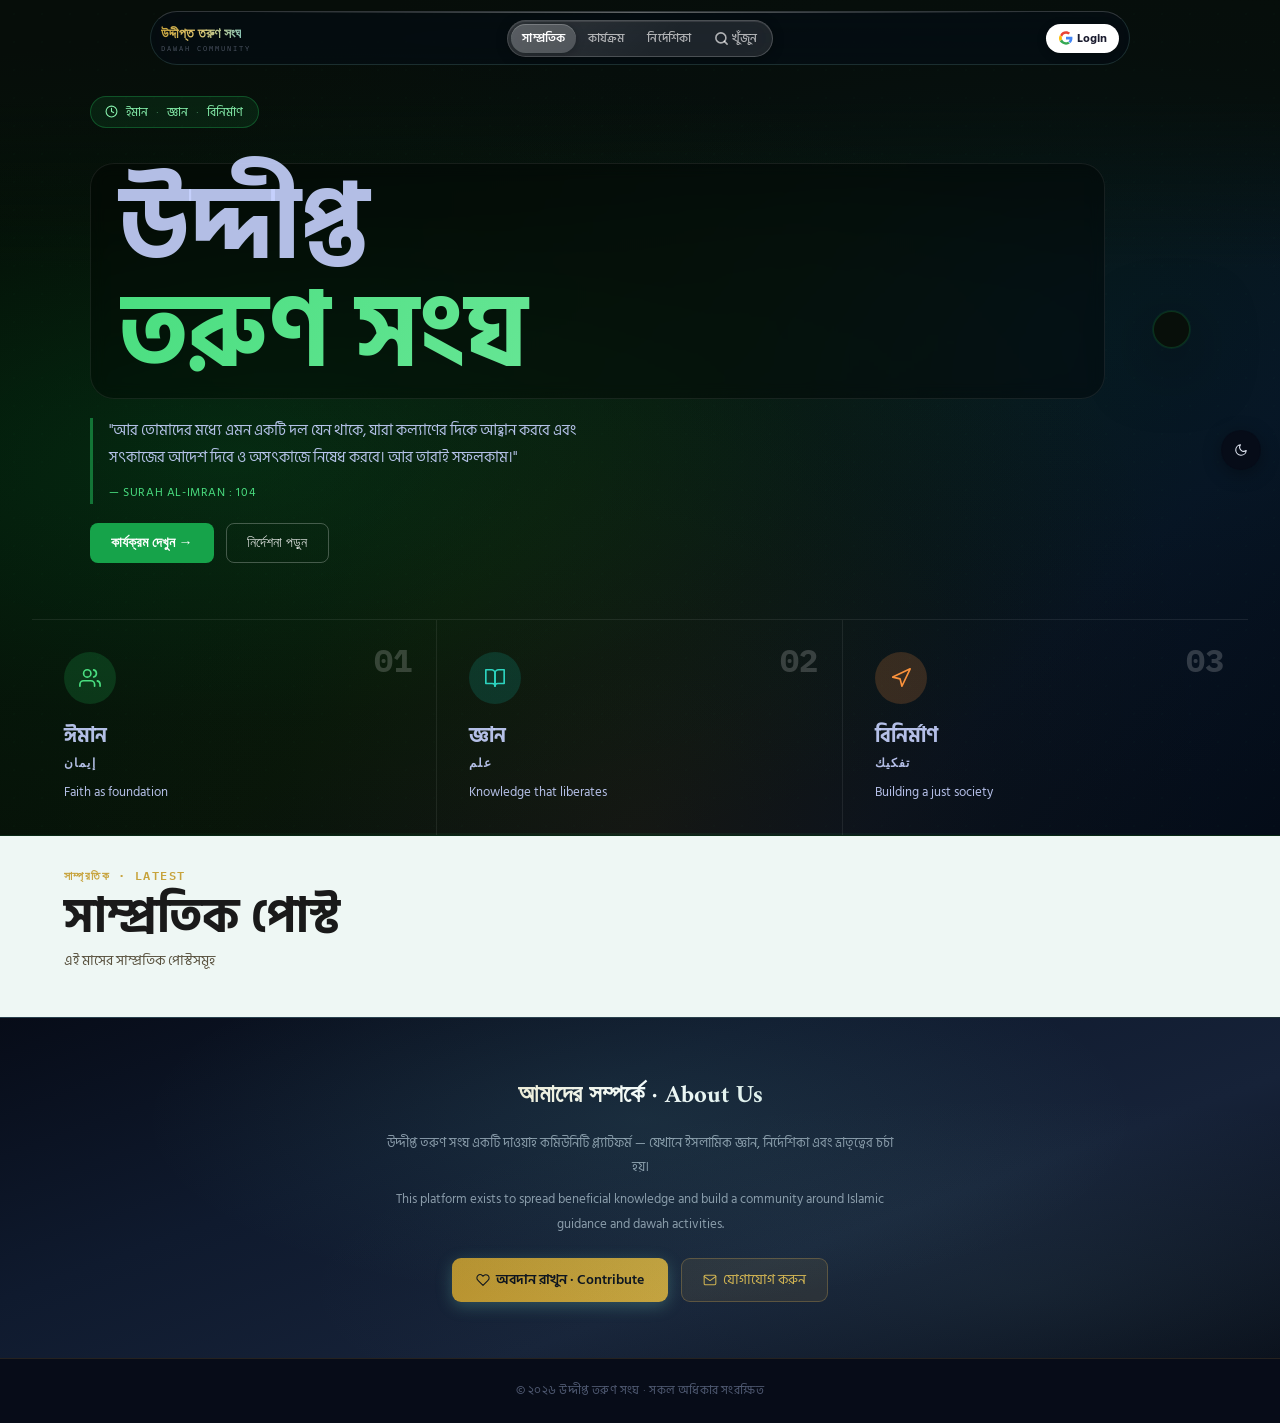
==== commit 2e5f98e2: "feat: rounded title container with glass effect" ====
--- a/public/index.html
+++ b/public/index.html
@@ -59,7 +59,10 @@
         <link rel="dns-prefetch" href="https://api.imgbb.com" />
         <link rel="dns-prefetch" href="https://i.ibb.co" />
 
-        <!-- ✅ FIX 6: app.js loaded as module — deferred by default, doesn't block render -->
+        <!-- ✅ FIX 6: Markdown parser loaded first (used by app.js for post rendering) -->
+        <script src="js/marked.min.js"></script>
+
+        <!-- ✅ FIX 7: app.js loaded as module — deferred by default, doesn't block render -->
         <script type="module" src="js/app.js"></script>
     </head>
     <body>
@@ -135,7 +138,7 @@
                         <svg viewBox="0 0 24 24" fill="none" stroke="currentColor" stroke-width="2" stroke-linecap="round" stroke-linejoin="round"><circle cx="12" cy="12" r="10"/><polyline points="12 6 12 12 16 14"/></svg>
                         ইমান <span class="hero-pill-dot">·</span> জ্ঞান <span class="hero-pill-dot">·</span> বিনির্মাণ
                     </div>
-                    <div>
+                    <div class="hero-title-wrap">
                         <p class="hero-title-top">উদ্দীপ্ত</p>
                         <p class="hero-title-bottom">তরুণ সংঘ</p>
                     </div>
@@ -238,7 +241,17 @@
                     </select>
                 </div>
                 <div class="fg"><label>শিরোনাম · Title</label><input id="ptitle" placeholder="পোস্টের শিরোনাম…" /></div>
-                <div class="fg"><label>বিষয়বস্তু · Content (optional)</label><textarea id="pbody" placeholder="লিখুন…"></textarea></div>
+                <div class="fg">
+                  <label>বিষয়বস্তু · Content (optional)
+                    <span style="color:var(--txt2);font-weight:400;text-transform:none">
+                      — Markdown supported
+                    </span>
+                  </label>
+                  <div class="md-editor-row">
+                    <textarea id="pbody" placeholder="Markdown লিখুন…&#10;&#10;# শিরোনাম&#10;**বোল্ড** *ইটালিক*&#10;- লিস্ট&#10;`কোড`" oninput="updateMdPreview()"></textarea>
+                  </div>
+                  <div id="mdPreview" class="md-preview-box md-body"><p class="md-preview-placeholder">Preview will appear here…</p></div>
+                </div>
                 <div class="fg">
                     <label>ট্যাগ · Tags <span style="color:var(--txt2);font-weight:400;text-transform:none">(max 5)</span></label>
                     <div class="tag-picker-wrap">
--- a/public/css/style.css
+++ b/public/css/style.css
@@ -1693,6 +1693,14 @@
             }
 
             /* big title */
+            .hero-title-wrap {
+                display: inline-block;
+                background: rgba(0,0,0,0.35);
+                backdrop-filter: blur(8px);
+                border: 1px solid rgba(255,255,255,0.08);
+                border-radius: 24px;
+                padding: 0.6rem 1.8rem;
+            }
             .hero-title-top {
                 font-family: "Hind Siliguri", sans-serif;
                 font-size: clamp(3.8rem, 8vw, 6.5rem);
@@ -3169,7 +3177,98 @@
                 color: var(--txt);
                 line-height: 1.85;
                 font-size: 0.88rem;
-                white-space: pre-wrap;
+            }
+            .md-body h1, .md-body h2, .md-body h3, .md-body h4 {
+                margin: 1em 0 0.5em;
+                line-height: 1.3;
+            }
+            .md-body h1 { font-size: 1.4rem; }
+            .md-body h2 { font-size: 1.2rem; }
+            .md-body h3 { font-size: 1.05rem; }
+            .md-body p { margin: 0.5em 0; }
+            .md-body ul, .md-body ol { padding-left: 1.5em; margin: 0.5em 0; }
+            .md-body li { margin: 0.25em 0; }
+            .md-body blockquote {
+                margin: 0.5em 0;
+                padding: 0.5em 1em;
+                border-left: 3px solid var(--amber3);
+                background: rgba(212, 163, 73, 0.08);
+                border-radius: 0 6px 6px 0;
+                color: var(--txt2);
+            }
+            .md-body code {
+                background: rgba(255,255,255,0.08);
+                padding: 0.15em 0.4em;
+                border-radius: 4px;
+                font-family: 'IBM Plex Mono', monospace;
+                font-size: 0.82em;
+            }
+            .md-body pre {
+                background: rgba(0,0,0,0.3);
+                padding: 0.8em 1em;
+                border-radius: 8px;
+                overflow-x: auto;
+                font-size: 0.82rem;
+                border: 1px solid var(--brd);
+            }
+            .md-body pre code {
+                background: none;
+                padding: 0;
+            }
+            .md-body a {
+                color: var(--aqua3);
+                text-decoration: underline;
+            }
+            .md-body a:hover {
+                color: var(--aqua2);
+            }
+            .md-body img {
+                max-width: 100%;
+                border-radius: 8px;
+                margin: 0.5em 0;
+            }
+            .md-body hr {
+                border: none;
+                border-top: 1px solid var(--brd);
+                margin: 1em 0;
+            }
+            .md-body table {
+                border-collapse: collapse;
+                width: 100%;
+                margin: 0.5em 0;
+                font-size: 0.85rem;
+            }
+            .md-body th, .md-body td {
+                border: 1px solid var(--brd);
+                padding: 0.4em 0.6em;
+                text-align: left;
+            }
+            .md-body th {
+                background: rgba(255,255,255,0.05);
+            }
+            .md-editor-row {
+                position: relative;
+                display: flex;
+                flex-direction: column;
+                gap: 0.35rem;
+            }
+            .md-editor-row textarea {
+                width: 100%;
+                min-height: 120px;
+            }
+            .md-preview-box {
+                border: 1px solid var(--brd);
+                border-radius: 8px;
+                padding: 0.8rem 1rem;
+                background: rgba(0,0,0,0.15);
+                min-height: 100px;
+                margin-top: 0.35rem;
+            }
+            .md-preview-placeholder {
+                color: var(--txt2);
+                font-style: italic;
+                font-size: 0.82rem;
+                margin: 0.25rem 0;
             }
             .pm-acts {
                 display: flex;
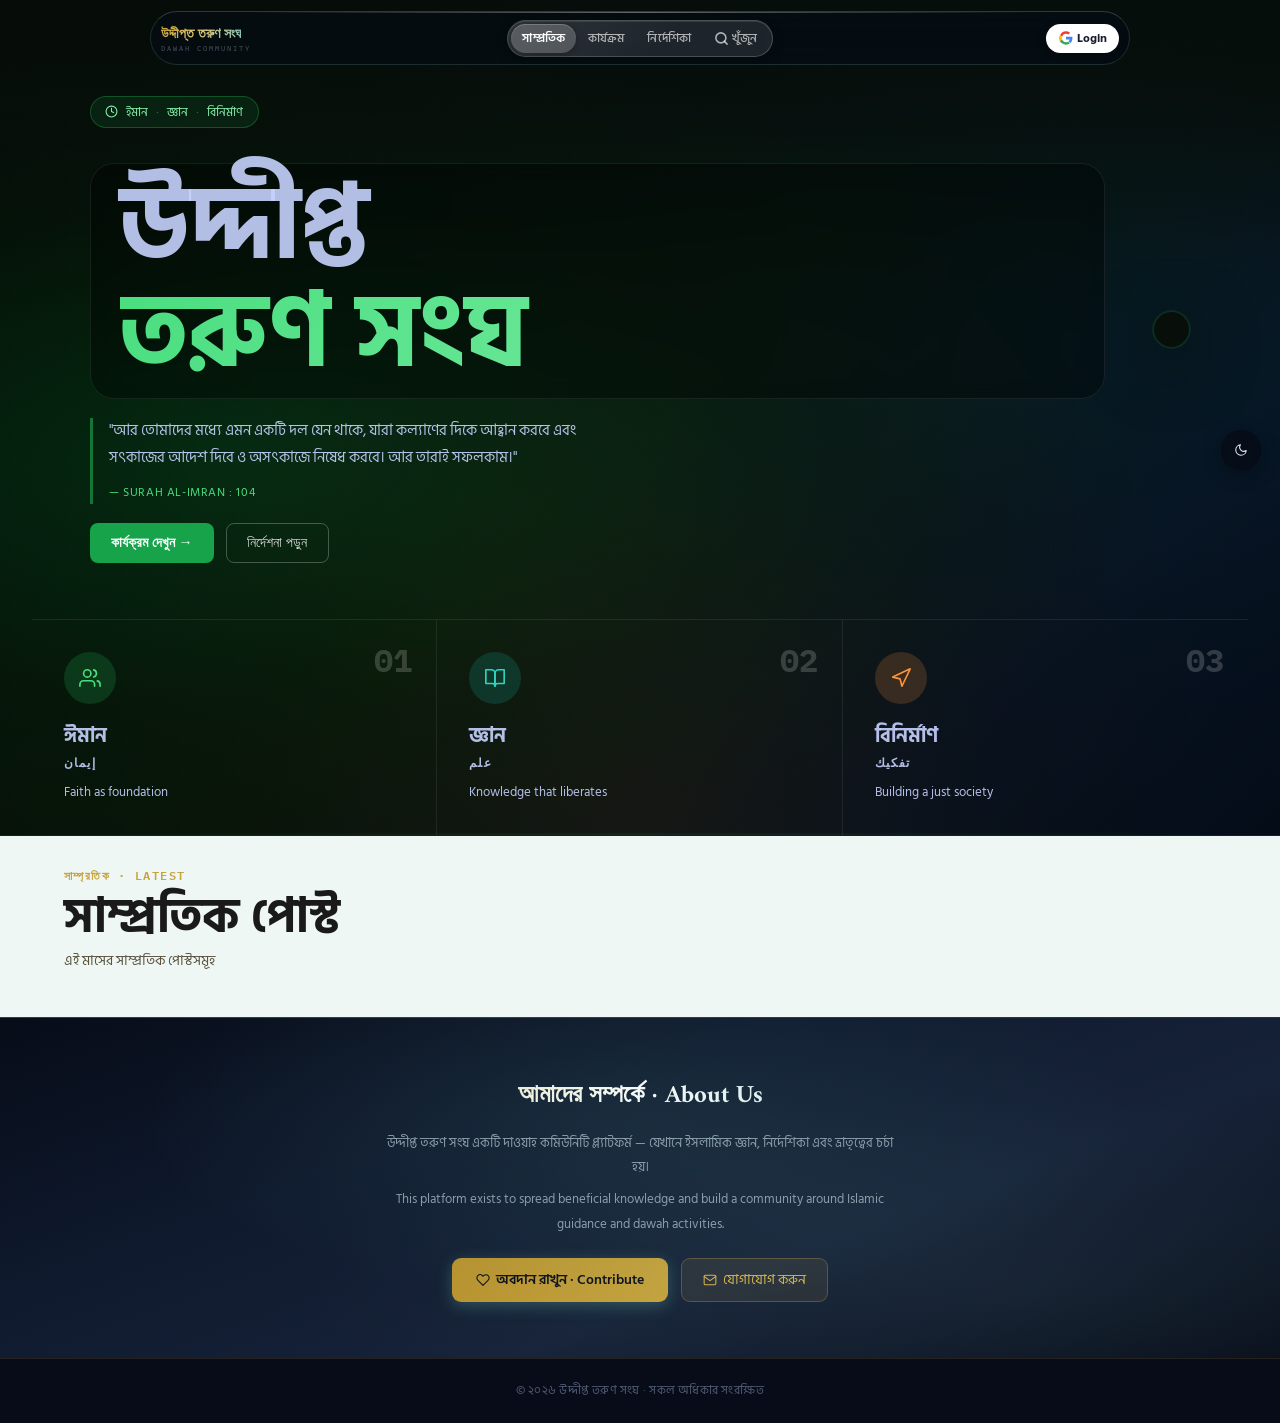
==== commit 2e307a20: "fix: revert favicon to JPEG (browsers auto-round tab icons)" ====
(no text change in the page or its own stylesheets)
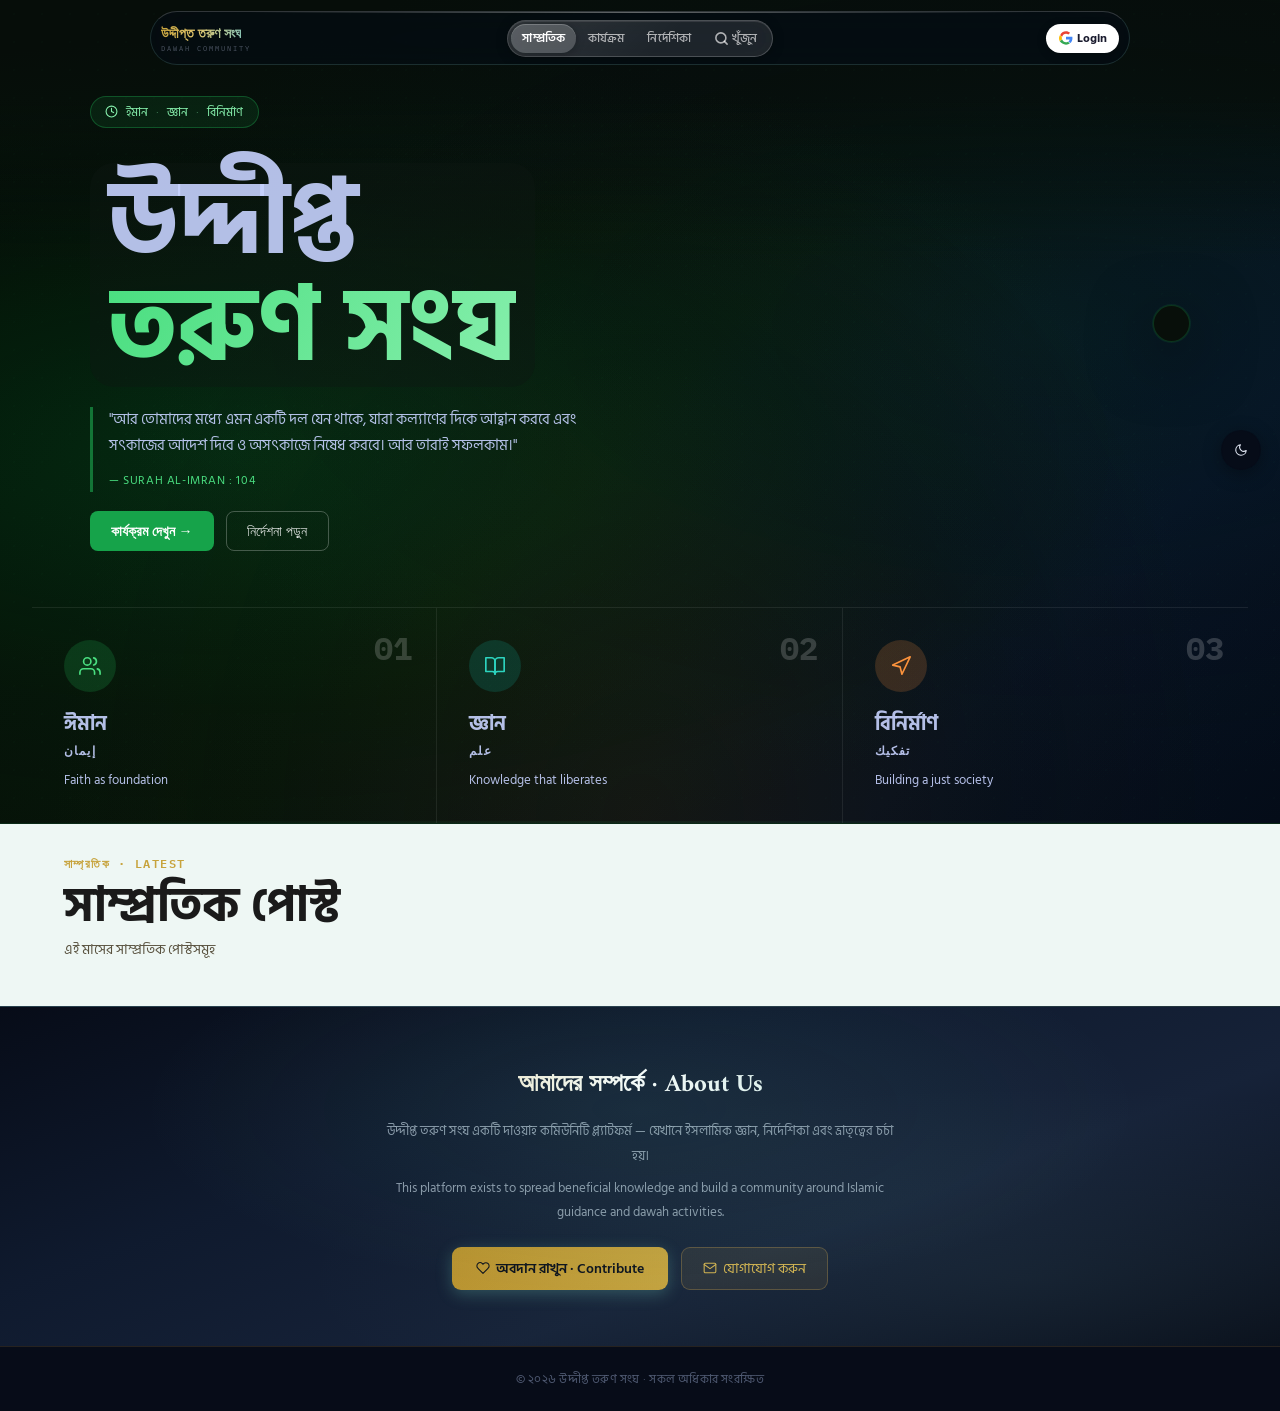
==== commit 0f64f65e: "fix: replace marked library with inline markdown renderer" ====
--- a/public/index.html
+++ b/public/index.html
@@ -38,7 +38,7 @@
             })();
         </script>
 
-        <link rel="icon" type="image/jpeg" href="https://i.imgur.com/mM0KGjk.jpeg" />
+        <link rel="icon" type="image/png" href="favicon.png" />
 
         <!-- ✅ FIX 2: preconnect to Google Fonts — reduces DNS + TLS time by ~200ms -->
         <link rel="preconnect" href="https://fonts.googleapis.com" />
@@ -59,10 +59,7 @@
         <link rel="dns-prefetch" href="https://api.imgbb.com" />
         <link rel="dns-prefetch" href="https://i.ibb.co" />
 
-        <!-- ✅ FIX 6: Markdown parser loaded first (used by app.js for post rendering) -->
-        <script src="js/marked.min.js"></script>
-
-        <!-- ✅ FIX 7: app.js loaded as module — deferred by default, doesn't block render -->
+        <!-- ✅ FIX 6: app.js loaded as module — deferred by default, doesn't block render -->
         <script type="module" src="js/app.js"></script>
     </head>
     <body>
--- a/public/css/style.css
+++ b/public/css/style.css
@@ -1694,12 +1694,10 @@
 
             /* big title */
             .hero-title-wrap {
-                display: inline-block;
-                background: rgba(0,0,0,0.35);
-                backdrop-filter: blur(8px);
-                border: 1px solid rgba(255,255,255,0.08);
                 border-radius: 24px;
-                padding: 0.6rem 1.8rem;
+                padding: 0.3rem 1.2rem;
+                background: rgba(14,23,19,0.4);
+                width: fit-content;
             }
             .hero-title-top {
                 font-family: "Hind Siliguri", sans-serif;
@@ -3222,6 +3220,29 @@
             .md-body a:hover {
                 color: var(--aqua2);
             }
+            .md-body li input[type="checkbox"] {
+                display: inline-block;
+                width: 1em;
+                height: 1em;
+                margin: 0 0.35em 0 0;
+                accent-color: var(--amber3);
+                vertical-align: middle;
+                transform: translateY(-1px);
+                cursor: default;
+                pointer-events: none;
+            }
+            .md-body li:has(input[type="checkbox"]) {
+                list-style: none;
+            }
+            .md-body li {
+                list-style-position: outside;
+            }
+            .md-body ul li {
+                list-style-type: disc;
+            }
+            .md-body ol li {
+                list-style-type: decimal;
+            }
             .md-body img {
                 max-width: 100%;
                 border-radius: 8px;
